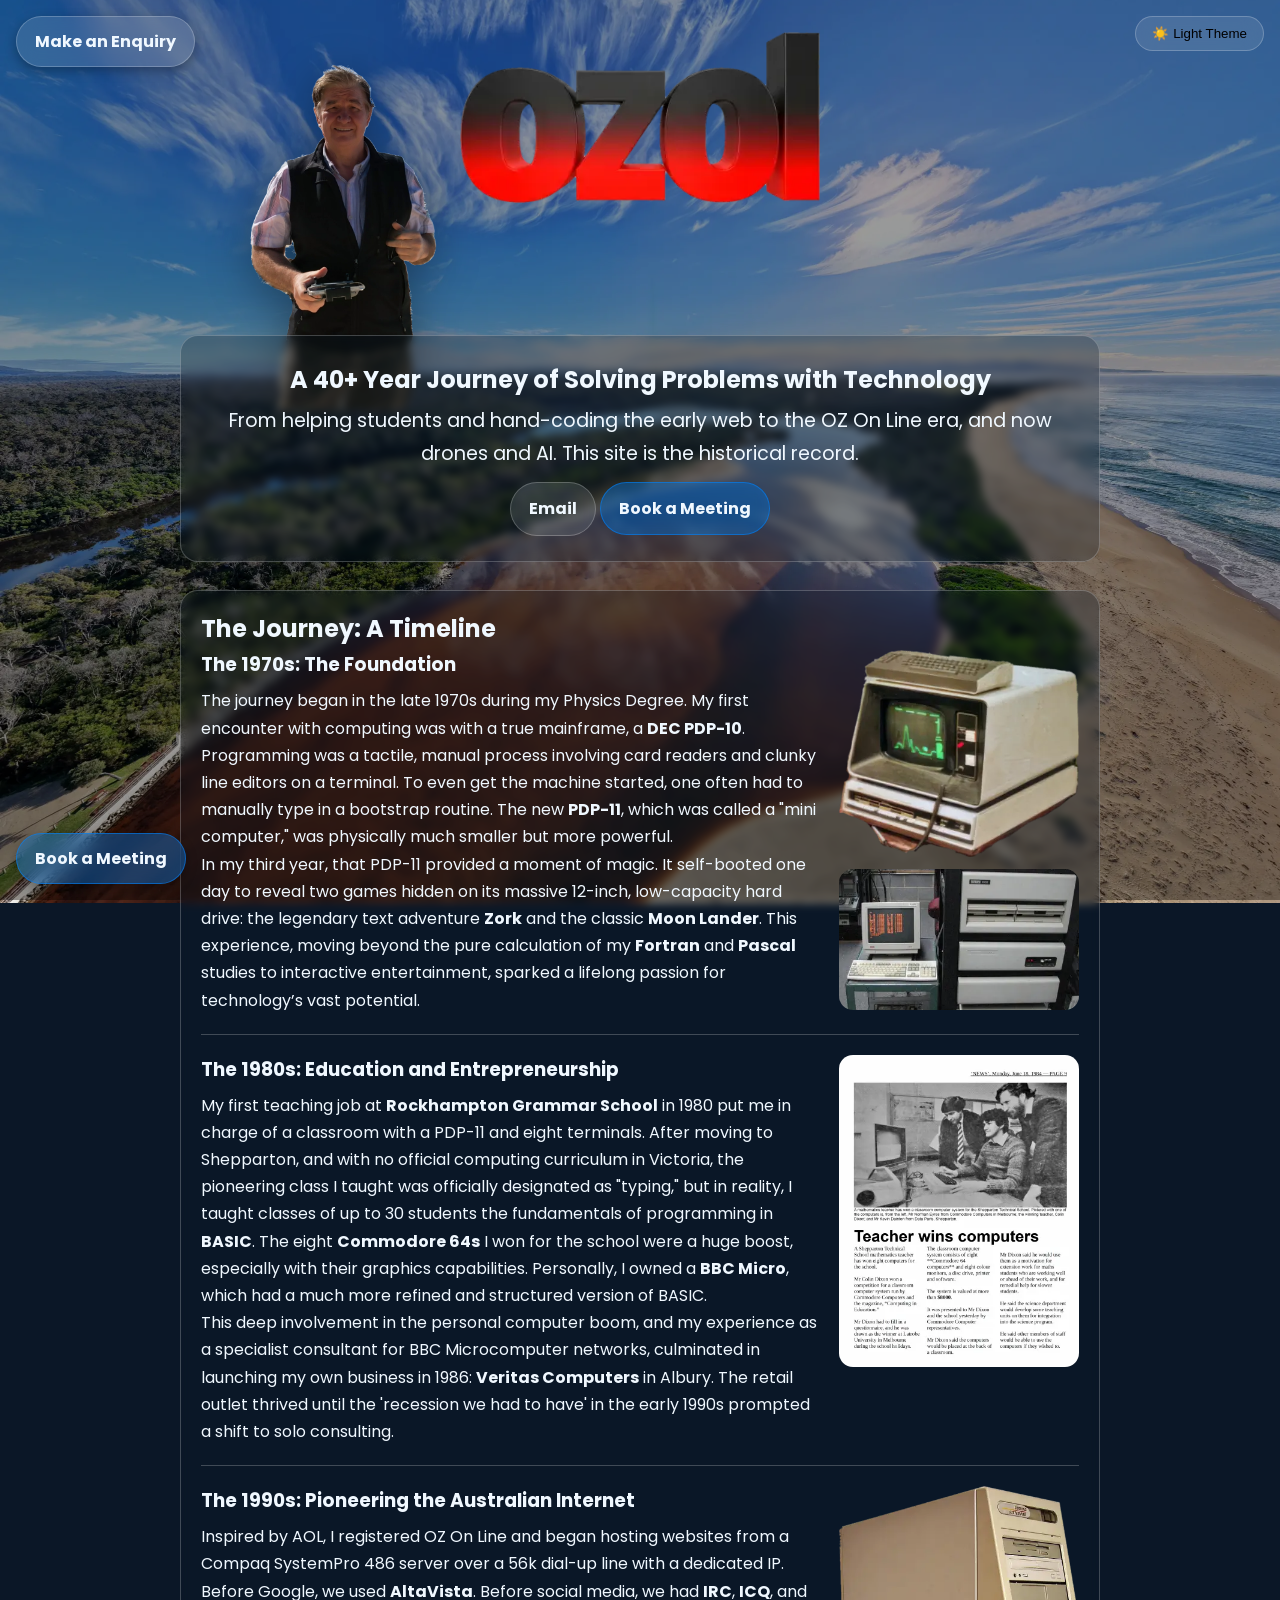
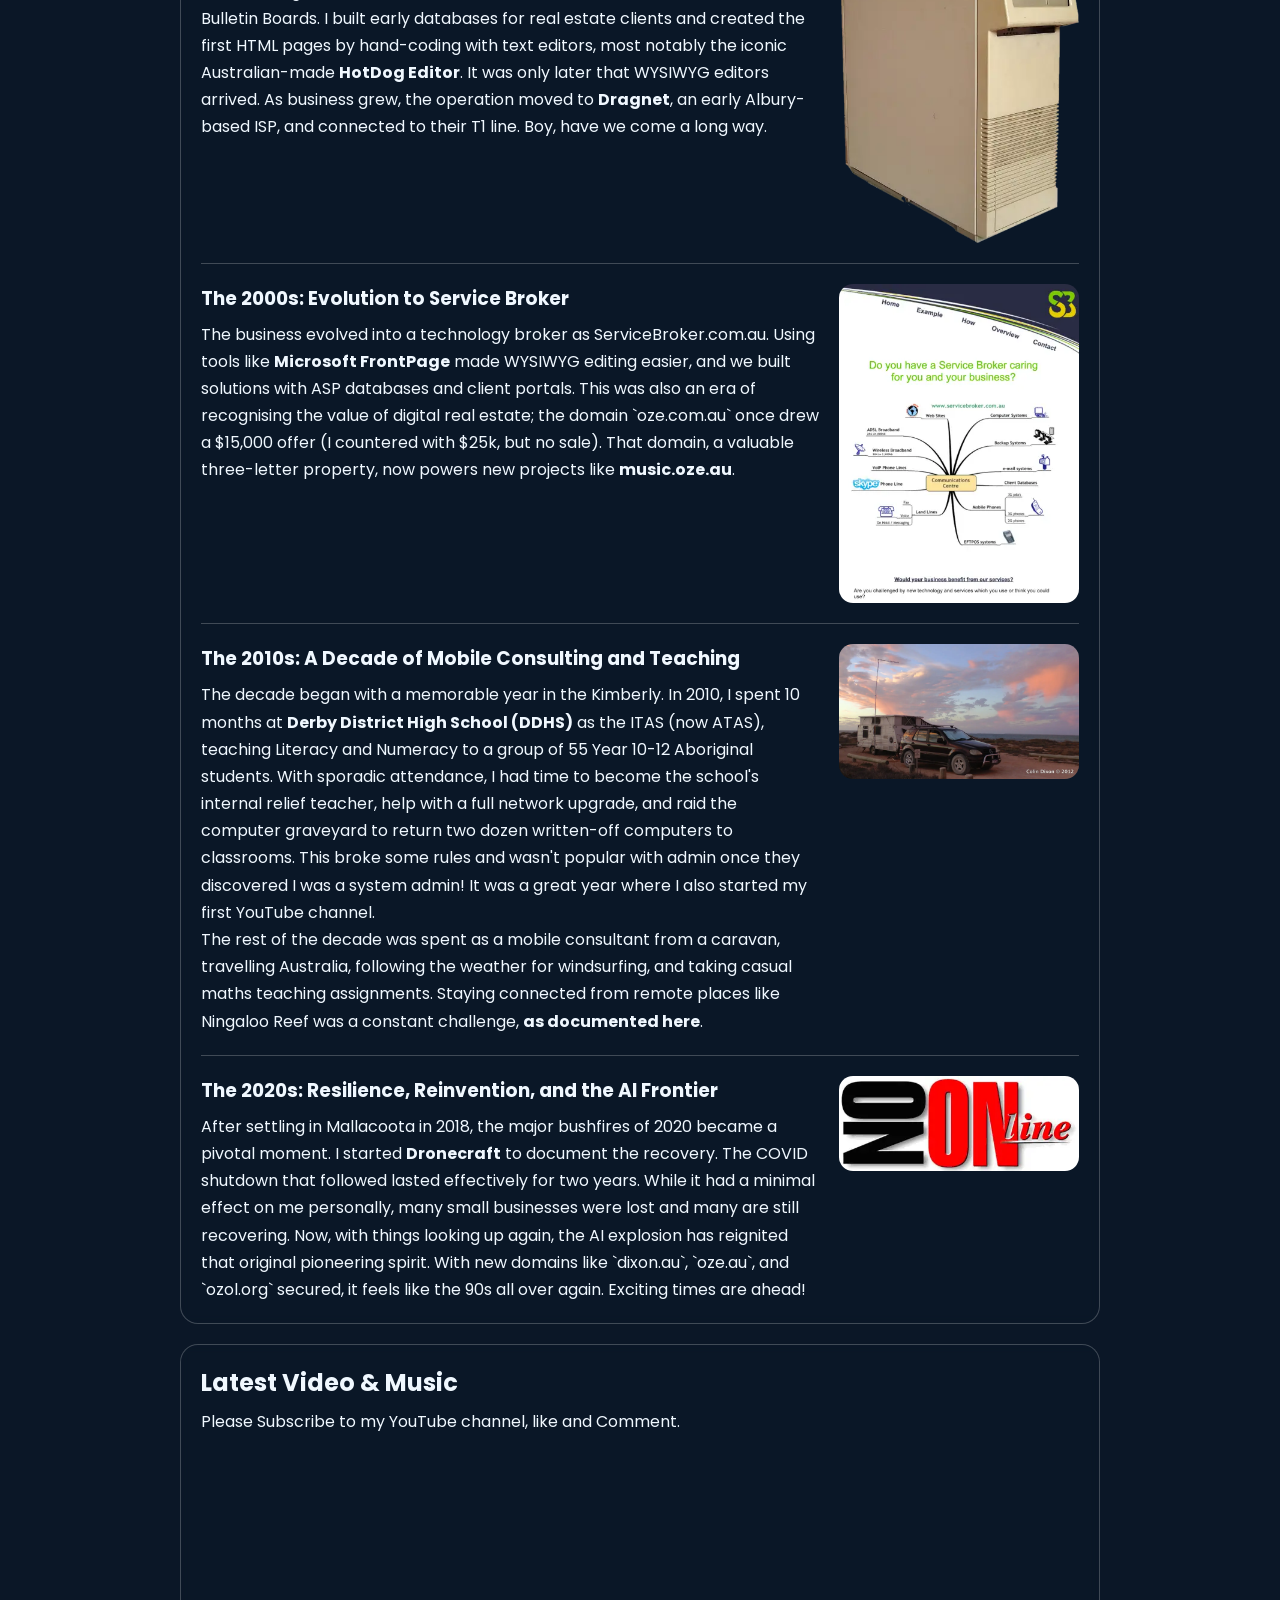
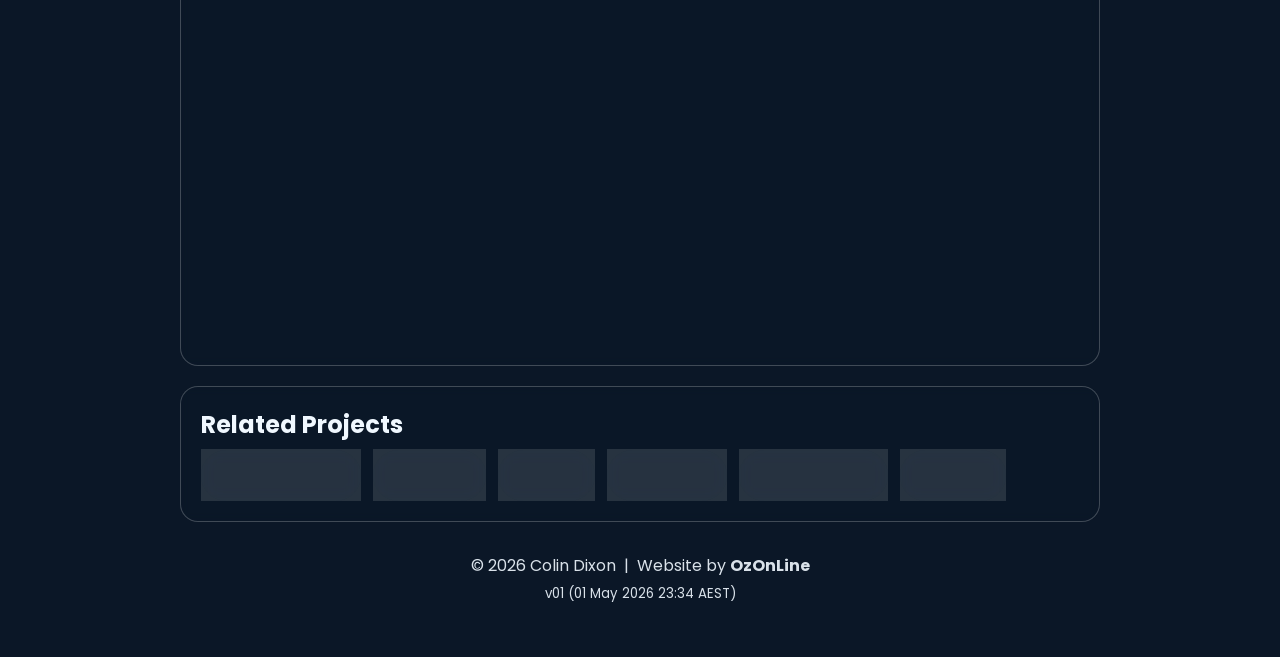
==== index.html @ a34dfbbf "Initial commit for ozol.org project" ====
<!--
    File: index.html
    Web site design by: Colin Dixon BSc, DipEd, Cert IV TAE
    Helping businesses and communities Australia-wide, from Derby to Mallacoota.
    Phone: 0419 415 000
    Email: col@ozol.org
    Website: https://coota.au
    Date: 01 May 2026 23:34 AEST
    Version: v01
-->
<!DOCTYPE html>
<html lang="en-AU">
<head>
  <meta charset="UTF-8" />
  <meta name="viewport" content="width=device-width, initial-scale=1" />
  <title>OZ On Line — Colin Dixon’s 40+ Year Journey in Australian Tech</title>
  <meta name="description" content="From PDP-10s and dial-up servers to drones and AI: the story of OZ On Line and Colin Dixon’s four decades of building useful technology in Australia." />

  <!-- Standard Favicons -->
  <link rel="icon" href="/favicon.ico" sizes="any">
  <link rel="apple-touch-icon" href="/apple-touch-icon.png">

  <link rel="canonical" href="https://ozol.org/">
  <meta name="robots" content="index,follow,max-image-preview:large">

  <!-- Social -->
  <meta property="og:type" content="website">
  <meta property="og:url" content="https://ozol.org/">
  <meta property="og:title" content="OZ On Line — Colin Dixon’s 40+ Year Journey in Australian Tech">
  <meta property="og:description" content="A practical history: classrooms, the early web, OZ On Line, and the leap to drones and AI.">
  <meta property="og:image" content="https://ozol.org/images/og/ozol-og-image.jpg">
  <meta name="twitter:card" content="summary_large_image">
  <meta name="twitter:title" content="OZ On Line — Colin Dixon’s 40+ Year Journey in Australian Tech">
  <meta name="twitter:description" content="A practical history: classrooms, the early web, OZ On Line, and the leap to drones and AI.">
  <meta name="twitter:image" content="https://ozol.org/images/og/ozol-og-image.jpg">

  <!-- Schema: Person + WebSite -->
  <script type="application/ld+json">
  {
    "@context":"https://schema.org",
    "@type":"Person",
    "name":"Colin Dixon",
    "url":"https://ozol.org",
    "email":"mailto:col@ozol.org",
    "telephone":"+61-419-415-000",
    "jobTitle":"Technology Consultant, Drone Pilot & AI",
    "address":{"@type":"PostalAddress","addressLocality":"Mallacoota","addressRegion":"VIC","addressCountry":"AU"},
    "sameAs":["https://oze.au","https://dixon.au","https://dronecraft.au","https://calendly.com/colindixon"]
  }
  </script>
  <script type="application/ld+json">
  {
    "@context":"https://schema.org",
    "@type":"WebSite",
    "url":"https://ozol.org",
    "name":"OZ On Line",
    "potentialAction":{"@type":"SearchAction","target":"https://ozol.org/?q={search_term_string}","query-input":"required name=search_term_string"}
  }
  </script>

  <link href="https://fonts.googleapis.com/css2?family=Poppins:wght@300;400;600;700&display=swap" rel="stylesheet" />

  <link rel="stylesheet" href="css/style.css">
</head>
<body class="dark">
  <div class="veil" aria-hidden="true"></div>

  <!-- Floating Buttons -->
  <a href="#enquiry" id="enquiryBtn" class="btn floating-btn top-left"><strong>Make an Enquiry</strong></a>
  <a href="https://calendly.com/colindixon" target="_blank" rel="noopener noreferrer" class="btn primary floating-btn bottom-left"><strong>Book a Meeting</strong></a>
  <button class="toggle-theme" id="themeToggle" type="button" aria-pressed="true">☀️ Light Theme</button>

  <div class="page">
    <header>
      <picture>
        <source srcset="/images/icons/ozol-logo.webp" type="image/webp">
        <img class="logo" src="/images/icons/ozol-logo.png" alt="OZOL 3D Logo" width="720" height="240" fetchpriority="high">
      </picture>
    </header>
    
    <div class="hero" aria-labelledby="introTitle">
        <h1 id="introTitle" style="position:absolute;left:-9999px">OZ On Line — Colin Dixon's Journey</h1>
        <picture>
          <source srcset="/images/hero/colin-portrait.webp" type="image/webp">
          <img class="portrait" src="/images/hero/colin-portrait.png" alt="Colin Dixon portrait" width="800" height="800" decoding="async">
        </picture>
        <div class="card hero-card">
          <h2>A 40+ Year Journey of Solving Problems with Technology</h2>
          <p class="hero-intro">From helping students and hand-coding the early web to the OZ On Line era, and now drones and AI. This site is the historical record.</p>
          <p style="margin-top:.75rem">
            <a class="btn" href="mailto:col@ozol.org"><strong>Email</strong></a>
            <a class="btn primary" href="https://calendly.com/colindixon" target="_blank" rel="noopener noreferrer"><strong>Book a Meeting</strong></a>
          </p>
        </div>
    </div>

    <main>
      <section class="card timeline" aria-labelledby="journeyTitle">
        <h2 id="journeyTitle">The Journey: A Timeline</h2>

        <article class="journey-item">
          <div class="journey-text">
            <h3>The 1970s: The Foundation</h3>
            <p>The journey began in the late 1970s during my Physics Degree. My first encounter with computing was with a true mainframe, a <a href="https://en.wikipedia.org/wiki/PDP-10" target="_blank" rel="noopener noreferrer"><strong>DEC PDP-10</strong></a>. Programming was a tactile, manual process involving card readers and clunky line editors on a terminal. To even get the machine started, one often had to manually type in a bootstrap routine. The new <a href="https://en.wikipedia.org/wiki/PDP-11" target="_blank" rel="noopener noreferrer"><strong>PDP-11</strong></a>, which was called a "mini computer," was physically much smaller but more powerful.</p>
            <p>In my third year, that PDP-11 provided a moment of magic. It self-booted one day to reveal two games hidden on its massive 12-inch, low-capacity hard drive: the legendary text adventure <a href="https://en.wikipedia.org/wiki/Zork" target="_blank" rel="noopener noreferrer"><strong>Zork</strong></a> and the classic <a href="https://en.wikipedia.org/wiki/Lunar_Lander_(1979_video_game)" target="_blank" rel="noopener noreferrer"><strong>Moon Lander</strong></a>. This experience, moving beyond the pure calculation of my <a href="https://en.wikipedia.org/wiki/Fortran" target="_blank" rel="noopener noreferrer"><strong>Fortran</strong></a> and <a href="https://en.wikipedia.org/wiki/Pascal_(programming_language)" target="_blank" rel="noopener noreferrer"><strong>Pascal</strong></a> studies to interactive entertainment, sparked a lifelong passion for technology’s vast potential.</p>
          </div>
          <div class="gallery">
            <a class="thumb clickable js-modal" data-full="/images/full/pdp-terminal.webp">
              <picture>
                <source srcset="/images/thumb/pdp-terminal.webp" type="image/webp">
                <img src="/images/thumb/pdp-terminal.jpg" alt="A vintage all-in-one computer terminal from the 1970s" width="300" height="278" loading="lazy" decoding="async">
              </picture>
            </a>
            <a class="thumb clickable js-modal" data-full="/images/full/pdp11.webp">
              <picture>
                <source srcset="/images/thumb/pdp11.webp" type="image/webp">
                <img src="/images/thumb/pdp11.jpg" alt="A DEC PDP-11 Computer System" width="300" height="199" loading="lazy" decoding="async">
              </picture>
            </a>
          </div>
        </article>

        <article class="journey-item">
          <div class="journey-text">
            <h3>The 1980s: Education and Entrepreneurship</h3>
            <p>My first teaching job at <a href="https://www.rgs.qld.edu.au/" target="_blank" rel="noopener"><strong>Rockhampton Grammar School</strong></a> in 1980 put me in charge of a classroom with a PDP-11 and eight terminals. After moving to Shepparton, and with no official computing curriculum in Victoria, the pioneering class I taught was officially designated as "typing," but in reality, I taught classes of up to 30 students the fundamentals of programming in <a href="https://en.wikipedia.org/wiki/BASIC" target="_blank" rel="noopener noreferrer"><strong>BASIC</strong></a>. The eight <a href="https://en.wikipedia.org/wiki/Commodore_64" target="_blank" rel="noopener noreferrer"><strong>Commodore 64s</strong></a> I won for the school were a huge boost, especially with their graphics capabilities. Personally, I owned a <a href="https://en.wikipedia.org/wiki/BBC_Micro" target="_blank" rel="noopener noreferrer"><strong>BBC Micro</strong></a>, which had a much more refined and structured version of BASIC.</p>
            <p>This deep involvement in the personal computer boom, and my experience as a specialist consultant for BBC Microcomputer networks, culminated in launching my own business in 1986: <strong>Veritas Computers</strong> in Albury. The retail outlet thrived until the 'recession we had to have' in the early 1990s prompted a shift to solo consulting.</p>
          </div>
          <div class="gallery">
            <a class="thumb clickable js-modal" data-full="/images/full/newspaper.webp">
              <picture>
                <source srcset="/images/thumb/newspaper.webp" type="image/webp">
                <img src="/images/thumb/newspaper.jpg" alt="1984 article: Teacher wins computers" width="300" height="428" loading="lazy" decoding="async">
              </picture>
            </a>
          </div>
        </article>

        <article class="journey-item">
          <div class="journey-text">
            <h3>The 1990s: Pioneering the Australian Internet</h3>
            <p>Inspired by AOL, I registered OZ On Line and began hosting websites from a Compaq SystemPro 486 server over a 56k dial-up line with a dedicated IP. Before Google, we used <a href="https://en.wikipedia.org/wiki/AltaVista" target="_blank" rel="noopener"><strong>AltaVista</strong></a>. Before social media, we had <a href="https://en.wikipedia.org/wiki/Internet_Relay_Chat" target="_blank" rel="noopener"><strong>IRC</strong></a>, <a href="https://en.wikipedia.org/wiki/ICQ" target="_blank" rel="noopener"><strong>ICQ</strong></a>, and Bulletin Boards. I built early databases for real estate clients and created the first HTML pages by hand-coding with text editors, most notably the iconic Australian-made <a href="https://en.wikipedia.org/wiki/HotDog_(HTML_editor)" target="_blank" rel="noopener"><strong>HotDog Editor</strong></a>. It was only later that WYSIWYG editors arrived. As business grew, the operation moved to <strong>Dragnet</strong>, an early Albury-based ISP, and connected to their T1 line. Boy, have we come a long way.</p>
          </div>
          <div class="gallery">
            <span class="thumb">
              <picture>
                <source srcset="/images/thumb/compaq-systempro.webp" type="image/webp">
                <img src="/images/full/compaq-systempro.png" alt="Compaq SystemPro tower server" width="300" height="375" loading="lazy" decoding="async">
              </picture>
            </span>
          </div>
        </article>

        <article class="journey-item">
          <div class="journey-text">
            <h3>The 2000s: Evolution to Service Broker</h3>
            <p>The business evolved into a technology broker as ServiceBroker.com.au. Using tools like <a href="https://en.wikipedia.org/wiki/Microsoft_FrontPage" target="_blank" rel="noopener"><strong>Microsoft FrontPage</strong></a> made WYSIWYG editing easier, and we built solutions with ASP databases and client portals. This was also an era of recognising the value of digital real estate; the domain `oze.com.au` once drew a $15,000 offer (I countered with $25k, but no sale). That domain, a valuable three-letter property, now powers new projects like <a href="https://music.oze.au" target="_blank" rel="noopener"><strong>music.oze.au</strong></a>.</p>
          </div>
          <div class="gallery">
            <a class="thumb clickable js-modal" data-full="/images/full/servicebroker.webp">
              <picture>
                <source srcset="/images/thumb/servicebroker.webp" type="image/webp">
                <img src="/images/thumb/servicebroker.png" alt="Service Broker mind map" width="300" height="212" loading="lazy" decoding="async">
              </picture>
            </a>
          </div>
        </article>

        <article class="journey-item">
          <div class="journey-text">
            <h3>The 2010s: A Decade of Mobile Consulting and Teaching</h3>
            <p>The decade began with a memorable year in the Kimberly. In 2010, I spent 10 months at <strong>Derby District High School (DDHS)</strong> as the ITAS (now ATAS), teaching Literacy and Numeracy to a group of 55 Year 10-12 Aboriginal students. With sporadic attendance, I had time to become the school's internal relief teacher, help with a full network upgrade, and raid the computer graveyard to return two dozen written-off computers to classrooms. This broke some rules and wasn't popular with admin once they discovered I was a system admin! It was a great year where I also started my first YouTube channel.</p>
            <p>The rest of the decade was spent as a mobile consultant from a caravan, travelling Australia, following the weather for windsurfing, and taking casual maths teaching assignments. Staying connected from remote places like Ningaloo Reef was a constant challenge, <a href="https://ozol.org/remote-internet.html" target="_blank" rel="noopener"><strong>as documented here</strong></a>.</p>
          </div>
          <div class="gallery">
            <a class="thumb clickable js-modal" data-full="/images/full/caravan-ningaloo.webp">
              <picture>
                <source srcset="/images/thumb/caravan-ningaloo.webp" type="image/webp">
                <img src="/images/thumb/caravan-ningaloo.jpg" alt="Mobile office at Ningaloo Reef" width="300" height="200" loading="lazy" decoding="async">
              </picture>
            </a>
          </div>
        </article>

        <article class="journey-item">
          <div class="journey-text">
            <h3>The 2020s: Resilience, Reinvention, and the AI Frontier</h3>
            <p>After settling in Mallacoota in 2018, the major bushfires of 2020 became a pivotal moment. I started <a href="https://dronecraft.au" target="_blank" rel="noopener noreferrer"><strong>Dronecraft</strong></a> to document the recovery. The COVID shutdown that followed lasted effectively for two years. While it had a minimal effect on me personally, many small businesses were lost and many are still recovering. Now, with things looking up again, the AI explosion has reignited that original pioneering spirit. With new domains like `dixon.au`, `oze.au`, and `ozol.org` secured, it feels like the 90s all over again. Exciting times are ahead!</p>
          </div>
          <div class="gallery">
            <a class="thumb clickable js-modal" data-full="/images/full/ozonline.webp">
              <picture>
                <source srcset="/images/thumb/ozonline.webp" type="image/webp">
                <img src="/images/thumb/ozonline.png" alt="Original OZ On Line logo" width="300" height="111" loading="lazy" decoding="async">
              </picture>
            </a>
          </div>
        </article>
      </section>

      <!-- New video section -->
      <section class="card" aria-labelledby="video-cta">
          <h2 id="video-cta">Latest Video & Music</h2>
          <p>Please Subscribe to my YouTube channel, like and Comment.</p>
          <div class="video-container">
              <iframe width="560" height="315" src="https://www.youtube.com/embed/odXZQ2oMmJ0?si=87t8IAN7MRQ1hHAa" title="YouTube video player" frameborder="0" allow="accelerometer; autoplay; clipboard-write; encrypted-media; gyroscope; picture-in-picture; web-share" referrerpolicy="strict-origin-when-cross-origin" allowfullscreen loading="lazy"></iframe>
          </div>
      </section>

      <section class="card" aria-labelledby="linksTitle">
        <h2 id="linksTitle">Related Projects</h2>
        <div class="links-grid">
          <a class="btn" href="https://dronecraft.au" target="_blank" rel="noopener"><strong>Dronecraft.au</strong></a>
          <a class="btn" href="https://dixon.au" target="_blank" rel="noopener"><strong>Dixon.au</strong></a>
          <a class="btn" href="https://oze.au" target="_blank" rel="noopener"><strong>Oze.au</strong></a>
          <a class="btn" href="https://coota.au" target="_blank" rel="noopener"><strong>Coota.au</strong></a>
          <a class="btn" href="https://music.oze.au" target="_blank" rel="noopener"><strong>Music.oze.au</strong></a>
          <a class="btn" href="https://kuula.co/profile/mallacoota" target="_blank" rel="noopener"><strong>VR360's</strong></a>
        </div>
      </section>
    </main>

    <footer>
      <p>© <span id="y"></span> Colin Dixon &nbsp;|&nbsp; Website by <a href="https://oze.au" target="_blank" rel="noopener"><strong>OzOnLine</strong></a><br><small>v01 (01 May 2026 23:34 AEST)</small></p>
    </footer>
  </div>

  <!-- Modals -->
  <div id="imgModal" class="modal" role="dialog" aria-modal="true" aria-label="Image preview">
    <div class="frame">
      <img id="modalImg" src="" alt="Expanded image view">
    </div>
  </div>
  
  <div id="enquiryModal" class="modal">
    <div class="card form-modal-content">
        <h3 style="margin-top:0">Enquiry Form</h3>
        <form id="enquiryForm">
            <div class="form-group">
                <label for="enquiry-reason">Reason for Enquiry*</label>
                <select id="enquiry-reason" name="enquiry-reason" required>
                    <option value="" disabled selected>Please select a reason...</option>
                    <option value="AI & Automation">AI & Automation</option>
                    <option value="Web Site & Digital Strategy">Web Site & Digital Strategy</option>
                    <option value="Drone & Media Services">Drone & Media Services</option>
                    <option value="Domain Names">Domain Names</option>
                    <option value="General Consulting">General Consulting</option>
                </select>
            </div>
            <div class="form-group"><label for="name">Name*</label><input type="text" id="name" name="name" required></div>
            <div class="form-group"><label for="email">Email*</label><input type="email" id="email" name="email" required></div>
            <div class="form-group"><label for="phone">Phone</label><input type="tel" id="phone" name="phone"></div>
            <div class="form-group"><label for="message">Message</label><textarea id="message" name="message" rows="3"></textarea></div>
            <div style="display:flex;justify-content:flex-end;gap:.75rem;margin-top:1rem">
                <button type="button" class="btn" id="cancelBtn">Cancel</button>
                <button type="submit" class="btn primary">Next</button>
            </div>
        </form>
    </div>
  </div>
  
  <div id="actionModal" class="modal">
    <div class="card form-modal-content">
        <h3>Thank You!</h3>
        <p>Your enquiry has been formatted below. Click "Email Us" to send, or "Copy" to save.</p>
        <pre id="formatted-enquiry"></pre>
        <div style="display:flex;justify-content:flex-end;gap:.75rem">
            <button id="copyBtn" class="btn">Copy</button>
            <a id="emailUsBtn" class="btn primary">Email Us</a>
        </div>
    </div>
  </div>

  <script defer src="js/script.js"></script>
</body>
</html>
---- css/style.css ----
/*
    File: css/style.css
    Date: 01 May 2026 23:34 AEST
    Version: v01
*/
:root{
  --glass-dark: rgba(10,25,41,.25);
  --glass-light: rgba(255,255,255,.40);
  --border-dark: rgba(255,255,255,.22);
  --border-light: rgba(0,0,0,.22);
  --text-light:#f0f8ff; --text-dark:#222;
  --radius:18px; --pad:1.25rem;
  --primary-accent: #3b82f6;
}
*,*::before,*::after{box-sizing:border-box;margin:0;padding:0}
html{scroll-behavior:smooth}
body{
  min-height:100dvh;
  font-family:'Poppins',system-ui,-apple-system,Segoe UI,Roboto,Helvetica,Arial,sans-serif;
  color:var(--text-light);
  background:#0b1727 url('/images/hero/background.webp') center/cover no-repeat fixed;
}
body.light{color:var(--text-dark)}
a{color:inherit;text-decoration:none}
a:hover{text-decoration:underline;text-underline-offset:.15em}
a strong, strong a{font-weight:700}
p{line-height:1.7}
h2,h3{margin-bottom:.5rem}

.veil{position:fixed;inset:0;pointer-events:none;z-index:-1;transition:background .3s}
.veil{background:rgba(0,0,0,.40)}
body.light .veil{background:rgba(255,255,255,.30)}

.page{position:relative;z-index:1;max-width:960px;margin:0 auto;padding: clamp(.75rem,2vw,1.25rem)}
.logo{width: clamp(220px,42vw,360px);height:auto;display:block;margin: .75rem auto}

.card{
  border:1px solid var(--border-dark);border-radius:var(--radius);
  background:var(--glass-dark);backdrop-filter:blur(4px);-webkit-backdrop-filter:blur(4px);
  padding:var(--pad)
}
body.light .card{background:var(--glass-light);border-color:var(--border-light)}

.toggle-theme{
  position:fixed;top:1rem;right:1rem;z-index:1002;
  display:flex;align-items:center;gap:.55rem;
  padding:.55rem 1rem;border-radius:9999px;border:1px solid var(--border-dark);
  background:rgba(255,255,255,.10);backdrop-filter:blur(10px);cursor:pointer
}
body.light .toggle-theme{background:rgba(0,0,0,.08);border-color:var(--border-light)}

.floating-btn{
    position:fixed; z-index:1001;
    background: rgba(30, 41, 59, 0.7);
    border: 1px solid rgba(255,255,255,0.2);
    box-shadow: 0 4px 12px rgba(0,0,0,0.3);
}
.floating-btn.top-left{top:1rem;left:1rem}
.floating-btn.bottom-left{bottom:1rem;left:1rem}

.btn{
  display:inline-flex;align-items:center;justify-content:center;gap:.6rem;
  padding:12px 18px;border-radius:9999px;border:1px solid var(--border-dark);
  background:rgba(255,255,255,.12);backdrop-filter:blur(10px);
  font-weight:700;color:inherit;transition:transform .2s;
}
.btn:hover{transform:translateY(-1px); text-decoration: none;}
.btn.primary{background:rgba(0,132,255,.35);border-color:rgba(0,132,255,.55)}
body.light .btn{background:rgba(0,0,0,.08);border-color:var(--border-light)}
body.light .btn.primary{background:rgba(0,132,255,.28);color:#fff}

.hero {
    position: relative;
    padding-top: clamp(80px, 12vw, 120px); /* Space for portrait to overlap from top */
}
.portrait {
    position: absolute;
    top: 0;
    left: clamp(1rem, 3vw, 2rem);
    width: clamp(180px, 22vw, 260px);
    height: auto;
    transform: translateY(-50%); /* Lifts the portrait higher */
    z-index: 1; /* Sits behind the card */
    filter: drop-shadow(0 10px 22px rgba(0,0,0,.35));
}
.hero-card {
    position: relative;
    z-index: 2; /* Sits on top of the portrait */
    text-align: center;
    padding: clamp(16px,3vw,26px);
}
.hero-intro{font-size: clamp(1rem,2.2vw,1.2rem);line-height:1.7}

main{display:flex;flex-direction:column;gap:1.25rem;margin-top:1.25rem}

.timeline{margin-top:.5rem}
.timeline h2{margin-bottom:.25rem}
.journey-item{display:flex;flex-wrap:wrap;gap:1.25rem;align-items:flex-start;margin-top:1.25rem;padding-top:1.25rem;border-top:1px solid var(--border-dark);}
body.light .journey-item{border-top:1px solid var(--border-light)}
.journey-item:first-of-type{margin-top:0;padding-top:0;border-top:none}
.journey-text{flex:3;min-width:280px}
.gallery{flex:1;min-width:240px;display:flex;flex-direction:column;gap:.75rem}
.thumb{display:block;border-radius:14px;overflow:hidden;}
.thumb.clickable{cursor:pointer}
.thumb img{display:block;width:100%;height:auto}
.links-grid { display: flex; flex-wrap: wrap; gap: .75rem; margin-top: .5rem; }

footer{margin: clamp(18px,3vw,30px) 0;text-align:center;opacity:.9}

/* Modals */
.modal{
    display:none;position:fixed;inset:0;z-index:1003;
    background:rgba(0,0,0,.75);align-items:center;justify-content:center;
    padding:1rem
}
.modal.open{display:flex}
.modal .frame{
    max-width:min(92vw,1400px);max-height:90vh;
    background:var(--glass-dark);border:1px solid var(--border-dark);
    border-radius:18px;padding:1rem;backdrop-filter:blur(12px);
    -webkit-backdrop-filter:blur(12px)
}
body.light .modal .frame{background:var(--glass-light);border-color:var(--border-light)}
.modal img{display:block;max-width:100%;max-height:calc(90vh - 2rem);border-radius:12px}
.form-modal-content{max-width:500px;width:90%;}
.form-group label { display: block; margin-bottom: 0.5rem; font-weight: bold;}
.form-group input, .form-group textarea, .form-group select {
    background-color: rgba(255, 255, 255, 0.1); border: 1px solid; color: inherit;
    padding: 12px; border-radius: var(--radius); font-size: 1rem; width: 100%;
    transition: border-color 0.3s, box-shadow 0.3s;
}
 body.dark .form-group input, body.dark .form-group textarea, body.dark .form-group select {
    border-color: var(--border-dark); color: var(--text-light);
}
body.light .form-group input, body.light .form-group textarea, body.light .form-group select {
    background-color: rgba(255, 255, 255, 0.7);
    border-color: var(--border-light); color: var(--text-dark);
}
.form-group input:focus, .form-group textarea:focus, .form-group select:focus {
    outline: none; border-color: var(--primary-accent);
    box-shadow: 0 0 0 3px rgba(59, 130, 246, 0.4);
}
#formatted-enquiry { white-space: pre-wrap; word-wrap: break-word; background-color: rgba(0,0,0,0.1); padding: 1rem; border-radius: var(--radius); margin-bottom: 1.5rem; text-align: left; }

.video-container {
    position: relative;
    padding-bottom: 56.25%; /* 16:9 Aspect Ratio */
    height: 0;
    overflow: hidden;
    margin-top: 1rem;
    border-radius: var(--radius);
}
.video-container iframe {
    position: absolute;
    top: 0;
    left: 0;
    width: 100%;
    height: 100%;
    border: 0;
}

@media (max-width:720px){
  .portrait{display:none;} 
  .hero{padding-top:0}
}
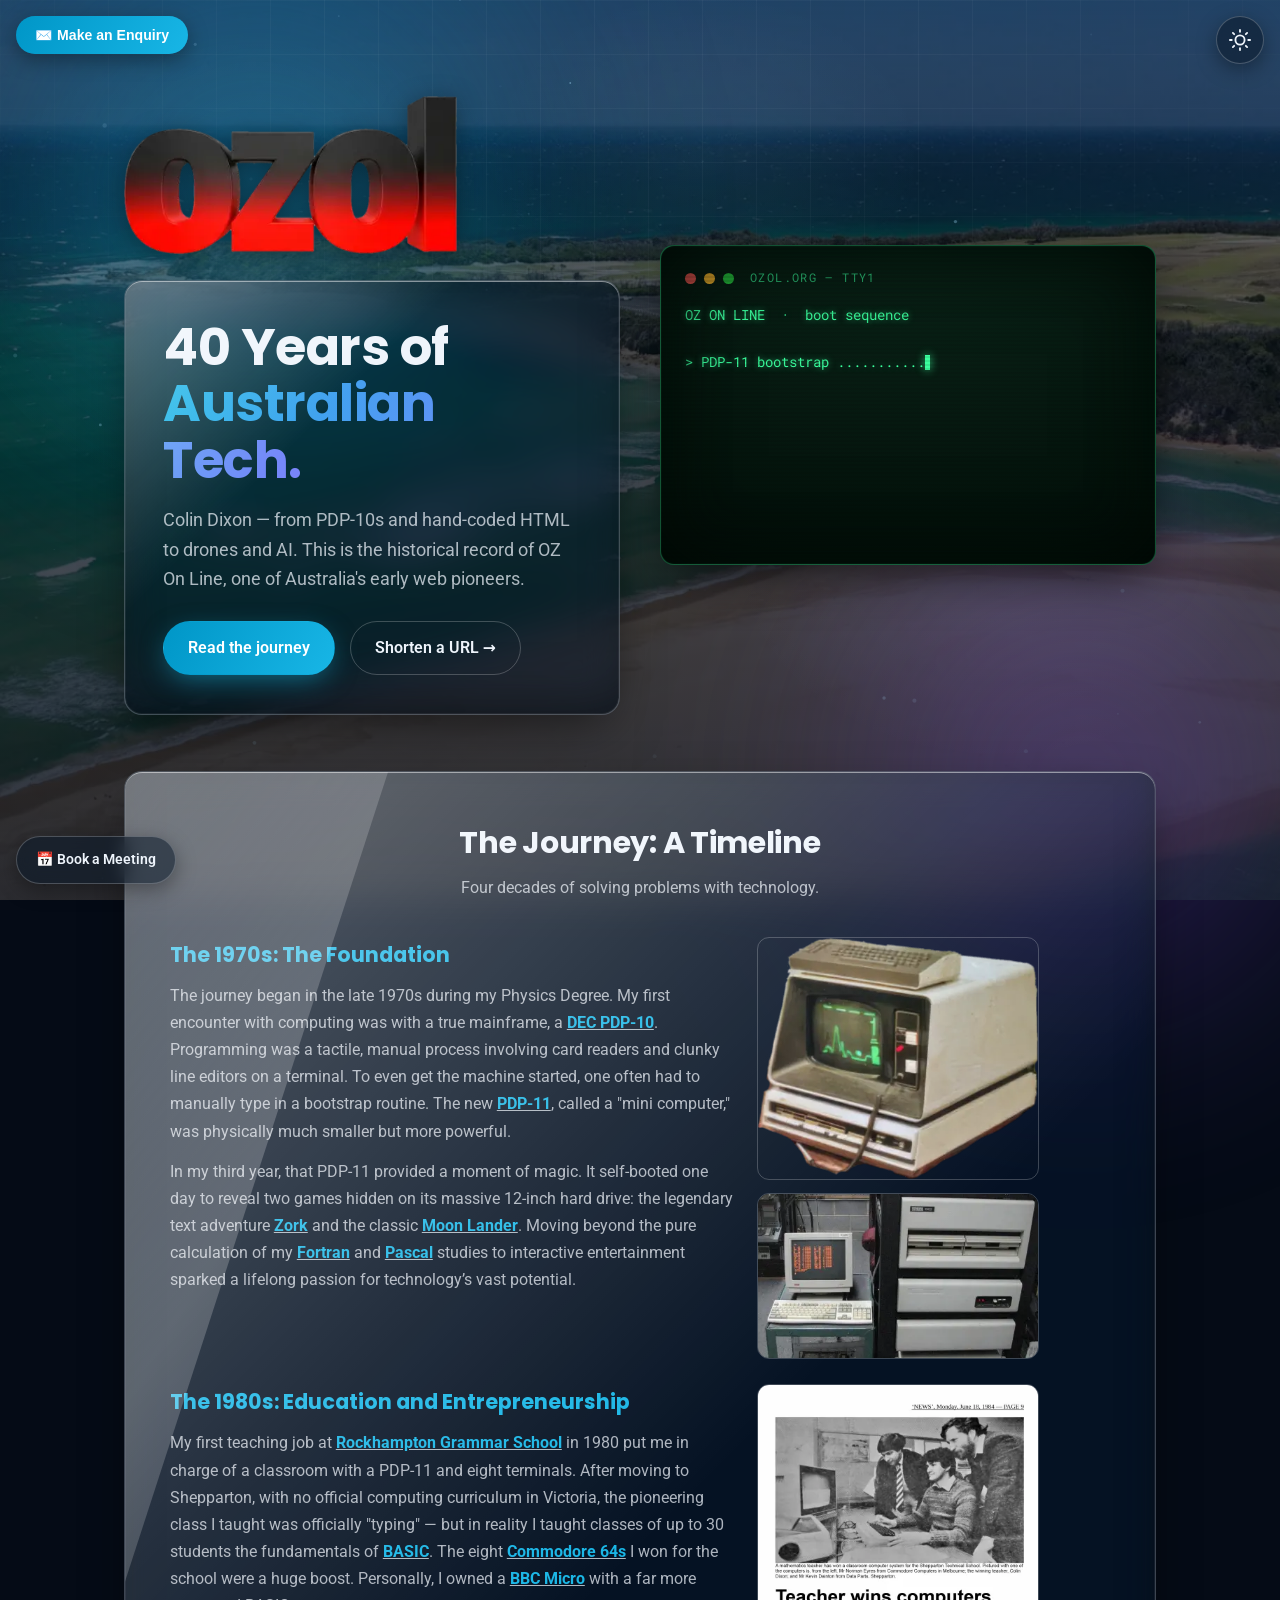
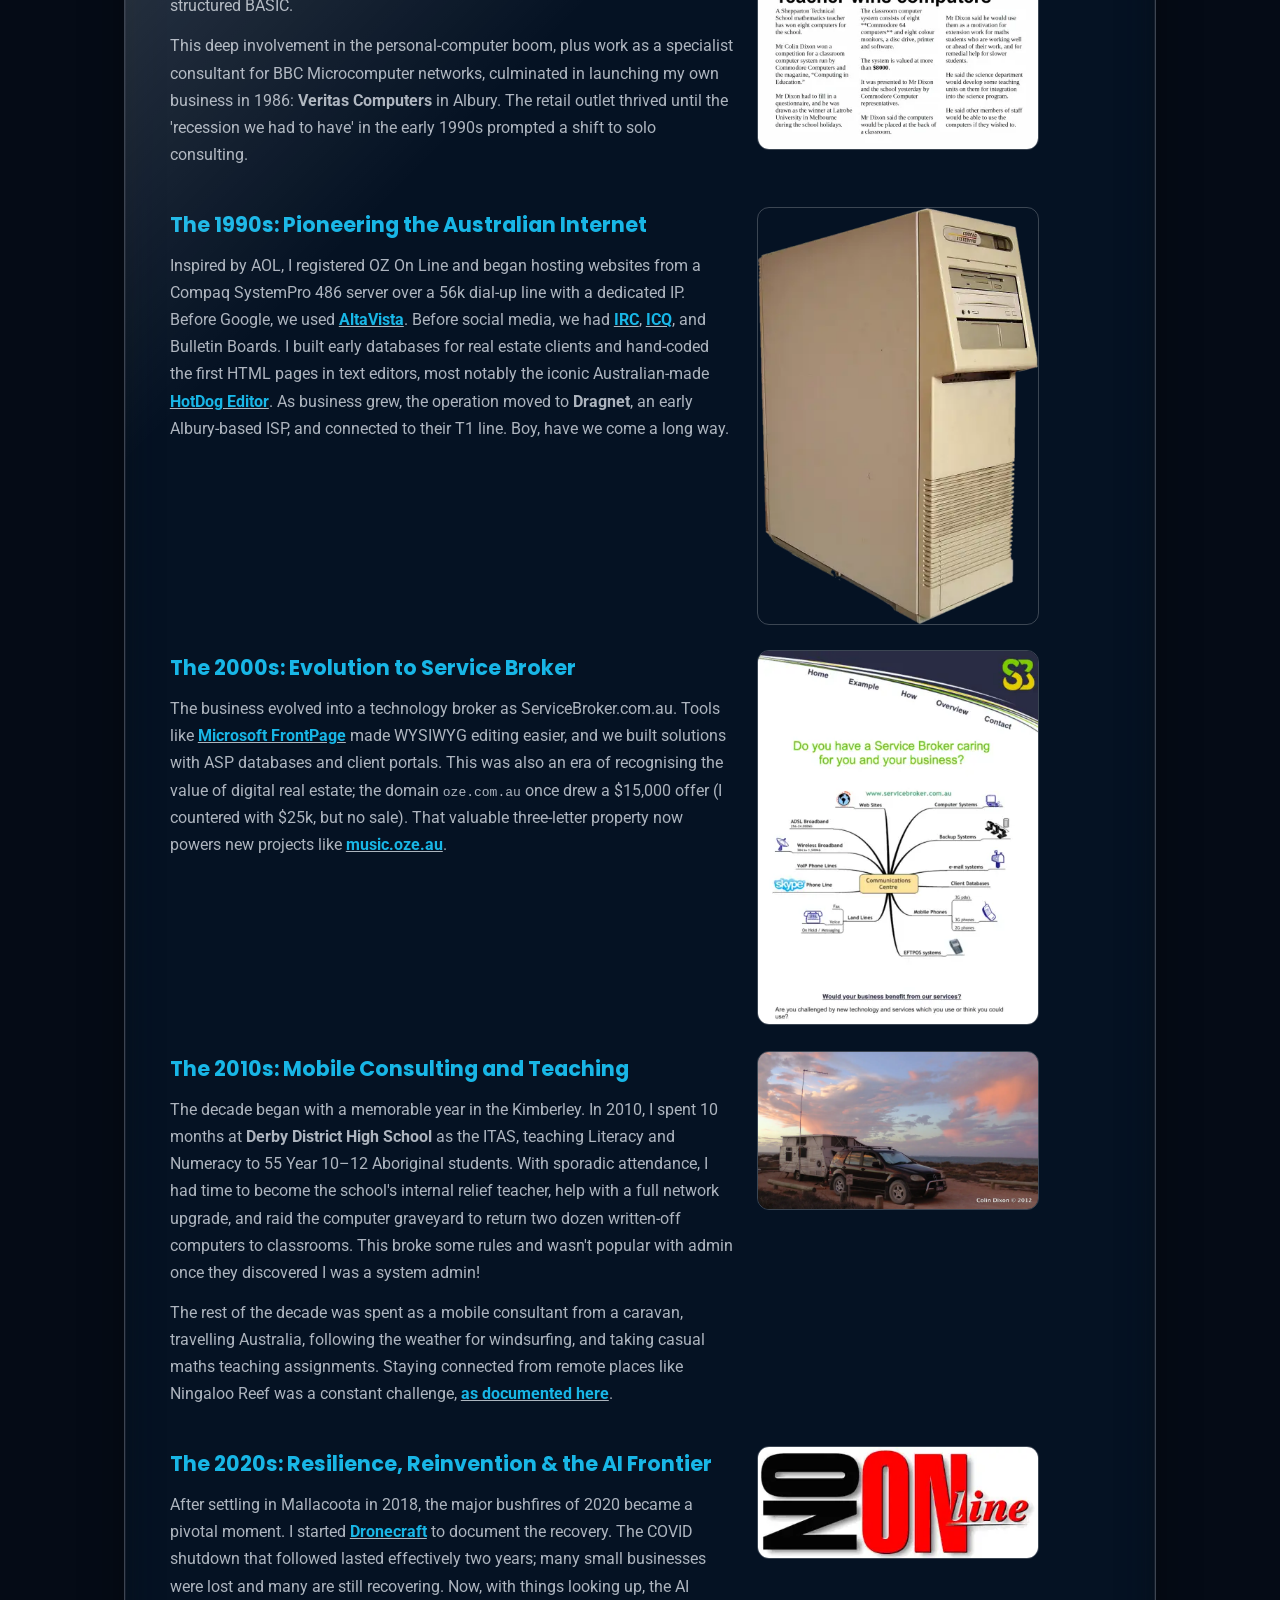
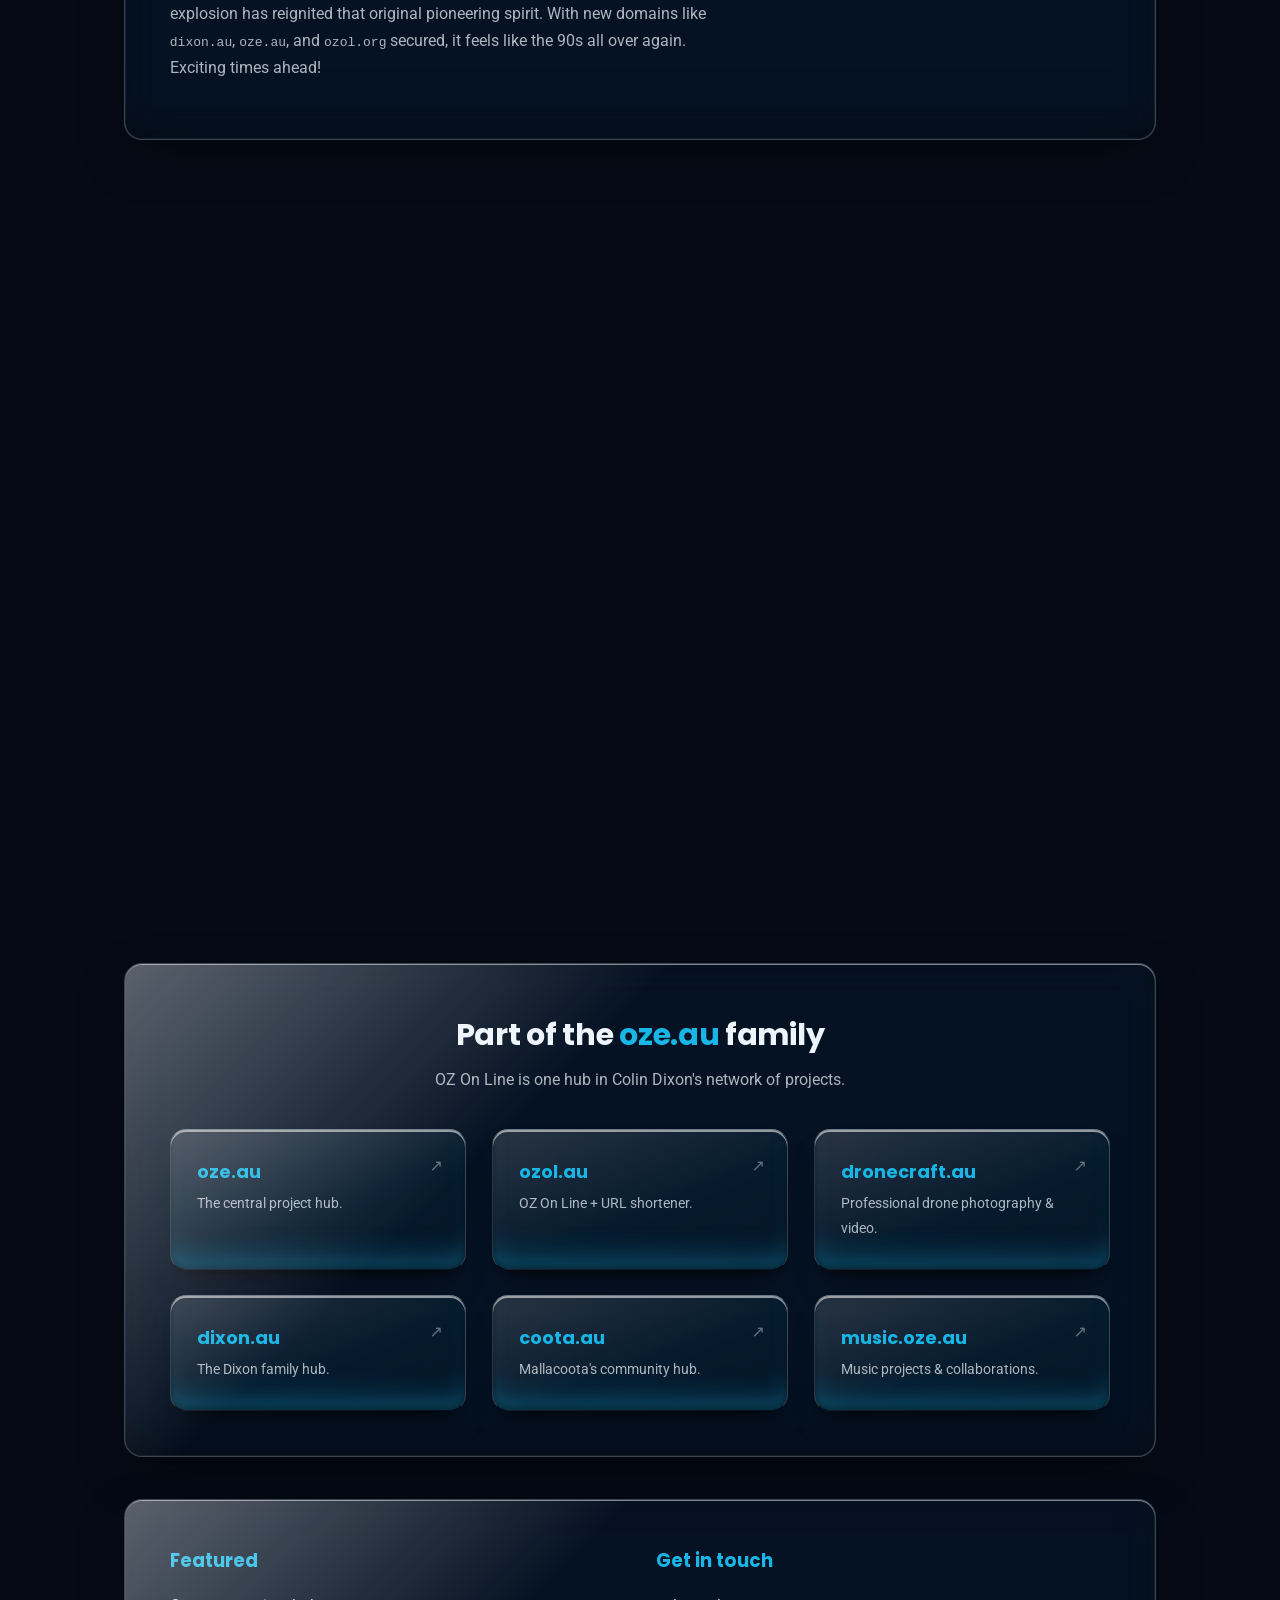
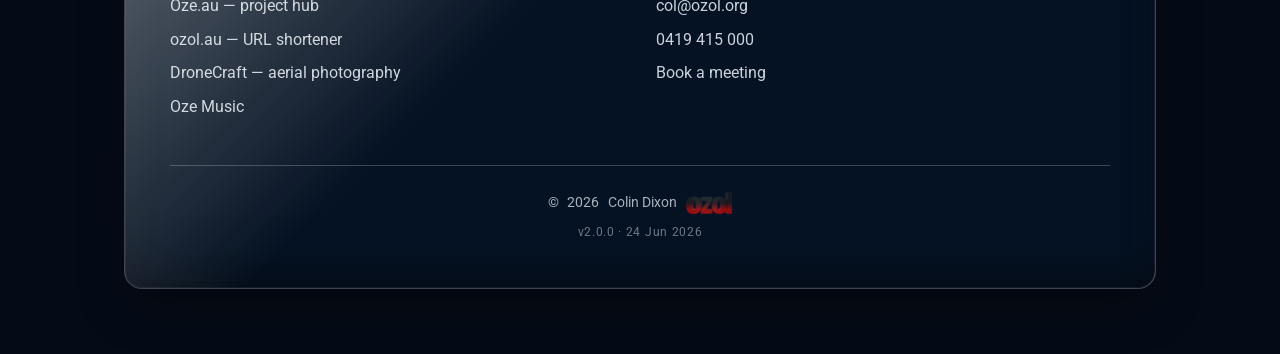
==== commit c3d11f9b: "Aurora rebuild v2.0.0 with retro CRT terminal hero Rebuild ozol.org on the shared oze.au "Aurora" gl" ====
--- a/index.html
+++ b/index.html
@@ -1,25 +1,22 @@
 <!--
     File: index.html
-    Web site design by: Colin Dixon BSc, DipEd, Cert IV TAE
-    Helping businesses and communities Australia-wide, from Derby to Mallacoota.
-    Phone: 0419 415 000
-    Email: col@ozol.org
-    Website: https://coota.au
-    Date: 01 May 2026 23:34 AEST
-    Version: v01
+    Website: ozol.org — OZ On Line (the historical record)
+    Design: OzeGlass V2 "Aurora" + retro CRT terminal hero animation
+    Author: Colin Dixon BSc, DipEd, Cert IV TAE + Claude Opus 4.8
+    Phone: 0419 415 000 | Email: col@ozol.org
+    Version: v2.0.0 | Date: 24 Jun 2026 AEST
 -->
 <!DOCTYPE html>
 <html lang="en-AU">
 <head>
   <meta charset="UTF-8" />
   <meta name="viewport" content="width=device-width, initial-scale=1" />
+  <meta name="theme-color" content="#050b16">
   <title>OZ On Line — Colin Dixon’s 40+ Year Journey in Australian Tech</title>
   <meta name="description" content="From PDP-10s and dial-up servers to drones and AI: the story of OZ On Line and Colin Dixon’s four decades of building useful technology in Australia." />
 
-  <!-- Standard Favicons -->
   <link rel="icon" href="/favicon.ico" sizes="any">
   <link rel="apple-touch-icon" href="/apple-touch-icon.png">
-
   <link rel="canonical" href="https://ozol.org/">
   <meta name="robots" content="index,follow,max-image-preview:large">
 
@@ -28,11 +25,11 @@
   <meta property="og:url" content="https://ozol.org/">
   <meta property="og:title" content="OZ On Line — Colin Dixon’s 40+ Year Journey in Australian Tech">
   <meta property="og:description" content="A practical history: classrooms, the early web, OZ On Line, and the leap to drones and AI.">
-  <meta property="og:image" content="https://ozol.org/images/og/ozol-og-image.jpg">
+  <meta property="og:image" content="https://ozol.org/images/hero/background.jpg">
   <meta name="twitter:card" content="summary_large_image">
   <meta name="twitter:title" content="OZ On Line — Colin Dixon’s 40+ Year Journey in Australian Tech">
   <meta name="twitter:description" content="A practical history: classrooms, the early web, OZ On Line, and the leap to drones and AI.">
-  <meta name="twitter:image" content="https://ozol.org/images/og/ozol-og-image.jpg">
+  <meta name="twitter:image" content="https://ozol.org/images/hero/background.jpg">
 
   <!-- Schema: Person + WebSite -->
   <script type="application/ld+json">
@@ -45,7 +42,7 @@
     "telephone":"+61-419-415-000",
     "jobTitle":"Technology Consultant, Drone Pilot & AI",
     "address":{"@type":"PostalAddress","addressLocality":"Mallacoota","addressRegion":"VIC","addressCountry":"AU"},
-    "sameAs":["https://oze.au","https://dixon.au","https://dronecraft.au","https://calendly.com/colindixon"]
+    "sameAs":["https://oze.au","https://ozol.au","https://dixon.au","https://dronecraft.au","https://calendly.com/colindixon"]
   }
   </script>
   <script type="application/ld+json">
@@ -53,224 +50,248 @@
     "@context":"https://schema.org",
     "@type":"WebSite",
     "url":"https://ozol.org",
-    "name":"OZ On Line",
-    "potentialAction":{"@type":"SearchAction","target":"https://ozol.org/?q={search_term_string}","query-input":"required name=search_term_string"}
+    "name":"OZ On Line"
   }
   </script>
 
-  <link href="https://fonts.googleapis.com/css2?family=Poppins:wght@300;400;600;700&display=swap" rel="stylesheet" />
-
-  <link rel="stylesheet" href="css/style.css">
+  <link rel="preconnect" href="https://fonts.googleapis.com">
+  <link rel="preconnect" href="https://fonts.gstatic.com" crossorigin>
+  <link href="https://fonts.googleapis.com/css2?family=Roboto:wght@400;700&family=Roboto+Mono:wght@400;500&family=Poppins:wght@600;700&display=swap" rel="stylesheet">
+  <link rel="stylesheet" href="css/style.css?v=2.0.0">
 </head>
 <body class="dark">
-  <div class="veil" aria-hidden="true"></div>
-
-  <!-- Floating Buttons -->
-  <a href="#enquiry" id="enquiryBtn" class="btn floating-btn top-left"><strong>Make an Enquiry</strong></a>
-  <a href="https://calendly.com/colindixon" target="_blank" rel="noopener noreferrer" class="btn primary floating-btn bottom-left"><strong>Book a Meeting</strong></a>
-  <button class="toggle-theme" id="themeToggle" type="button" aria-pressed="true">☀️ Light Theme</button>
-
-  <div class="page">
-    <header>
-      <picture>
-        <source srcset="/images/icons/ozol-logo.webp" type="image/webp">
-        <img class="logo" src="/images/icons/ozol-logo.png" alt="OZOL 3D Logo" width="720" height="240" fetchpriority="high">
-      </picture>
+
+  <div class="bg-field" aria-hidden="true"></div>
+  <div class="bg-grid" aria-hidden="true"></div>
+  <div class="caustics" aria-hidden="true"></div>
+  <canvas class="motes" id="motes" aria-hidden="true"></canvas>
+
+  <!-- Floating buttons -->
+  <button id="enquiryBtn" class="fab enquiry-fab" type="button">✉️ Make an Enquiry</button>
+  <a href="https://calendly.com/colindixon" target="_blank" rel="noopener noreferrer" class="fab booking-fab">📅 Book a Meeting</a>
+  <button id="theme-toggle" class="fab theme-toggle-fab" type="button" aria-label="Toggle light and dark theme"></button>
+
+  <div class="page-wrapper">
+
+    <!-- HERO -->
+    <header class="hero-section" role="banner">
+      <div class="hero-content">
+        <picture>
+          <source srcset="/images/icons/ozol-logo.webp" type="image/webp">
+          <img class="logo" src="/images/icons/ozol-logo.png" alt="OZ On Line logo" width="720" height="240" fetchpriority="high">
+        </picture>
+        <div class="hero-text-card glass-card">
+          <h1>40 Years of<br><span class="grad">Australian Tech.</span></h1>
+          <p>Colin Dixon — from PDP-10s and hand-coded HTML to drones and AI. This is the historical record of OZ On Line, one of Australia's early web pioneers.</p>
+          <div class="hero-cta">
+            <a href="#journey" class="btn btn-primary">Read the journey</a>
+            <a href="https://ozol.au" target="_blank" rel="noopener" class="btn btn-ghost">Shorten a URL →</a>
+          </div>
+        </div>
+      </div>
+      <div class="hero-visual">
+        <!-- Cool animation: retro CRT terminal typing a boot/journey log -->
+        <div class="crt" id="crt" aria-label="Retro terminal replaying the OZ On Line story" role="img">
+          <div class="crt-bar">
+            <span class="crt-dot r"></span><span class="crt-dot y"></span><span class="crt-dot g"></span>
+            <span class="crt-title">ozol.org — tty1</span>
+          </div>
+          <div class="crt-screen" id="crtScreen"></div>
+        </div>
+      </div>
     </header>
-    
-    <div class="hero" aria-labelledby="introTitle">
-        <h1 id="introTitle" style="position:absolute;left:-9999px">OZ On Line — Colin Dixon's Journey</h1>
-        <picture>
-          <source srcset="/images/hero/colin-portrait.webp" type="image/webp">
-          <img class="portrait" src="/images/hero/colin-portrait.png" alt="Colin Dixon portrait" width="800" height="800" decoding="async">
-        </picture>
-        <div class="card hero-card">
-          <h2>A 40+ Year Journey of Solving Problems with Technology</h2>
-          <p class="hero-intro">From helping students and hand-coding the early web to the OZ On Line era, and now drones and AI. This site is the historical record.</p>
-          <p style="margin-top:.75rem">
-            <a class="btn" href="mailto:col@ozol.org"><strong>Email</strong></a>
-            <a class="btn primary" href="https://calendly.com/colindixon" target="_blank" rel="noopener noreferrer"><strong>Book a Meeting</strong></a>
-          </p>
-        </div>
+
+    <main role="main">
+
+      <!-- TIMELINE -->
+      <section class="content-block glass-card reveal" id="journey" aria-labelledby="journey-title">
+        <h2 class="section-title" id="journey-title">The Journey: A Timeline</h2>
+        <p class="section-sub">Four decades of solving problems with technology.</p>
+        <div class="journey">
+
+          <article class="journey-item has-media">
+            <div class="journey-text">
+              <h3>The 1970s: The Foundation</h3>
+              <p>The journey began in the late 1970s during my Physics Degree. My first encounter with computing was with a true mainframe, a <a href="https://en.wikipedia.org/wiki/PDP-10" target="_blank" rel="noopener noreferrer"><strong>DEC PDP-10</strong></a>. Programming was a tactile, manual process involving card readers and clunky line editors on a terminal. To even get the machine started, one often had to manually type in a bootstrap routine. The new <a href="https://en.wikipedia.org/wiki/PDP-11" target="_blank" rel="noopener noreferrer"><strong>PDP-11</strong></a>, called a "mini computer," was physically much smaller but more powerful.</p>
+              <p>In my third year, that PDP-11 provided a moment of magic. It self-booted one day to reveal two games hidden on its massive 12-inch hard drive: the legendary text adventure <a href="https://en.wikipedia.org/wiki/Zork" target="_blank" rel="noopener noreferrer"><strong>Zork</strong></a> and the classic <a href="https://en.wikipedia.org/wiki/Lunar_Lander_(1979_video_game)" target="_blank" rel="noopener noreferrer"><strong>Moon Lander</strong></a>. Moving beyond the pure calculation of my <a href="https://en.wikipedia.org/wiki/Fortran" target="_blank" rel="noopener noreferrer"><strong>Fortran</strong></a> and <a href="https://en.wikipedia.org/wiki/Pascal_(programming_language)" target="_blank" rel="noopener noreferrer"><strong>Pascal</strong></a> studies to interactive entertainment sparked a lifelong passion for technology’s vast potential.</p>
+            </div>
+            <div class="gallery">
+              <a class="thumb js-modal" data-full="/images/full/pdp-terminal.webp">
+                <picture><source srcset="/images/thumb/pdp-terminal.webp" type="image/webp"><img src="/images/thumb/pdp-terminal.jpg" alt="A vintage 1970s computer terminal" width="300" height="278" loading="lazy" decoding="async"></picture>
+              </a>
+              <a class="thumb js-modal" data-full="/images/full/pdp11.webp">
+                <picture><source srcset="/images/thumb/pdp11.webp" type="image/webp"><img src="/images/thumb/pdp11.jpg" alt="A DEC PDP-11 computer system" width="300" height="199" loading="lazy" decoding="async"></picture>
+              </a>
+            </div>
+          </article>
+
+          <article class="journey-item has-media">
+            <div class="journey-text">
+              <h3>The 1980s: Education and Entrepreneurship</h3>
+              <p>My first teaching job at <a href="https://www.rgs.qld.edu.au/" target="_blank" rel="noopener"><strong>Rockhampton Grammar School</strong></a> in 1980 put me in charge of a classroom with a PDP-11 and eight terminals. After moving to Shepparton, with no official computing curriculum in Victoria, the pioneering class I taught was officially "typing" — but in reality I taught classes of up to 30 students the fundamentals of <a href="https://en.wikipedia.org/wiki/BASIC" target="_blank" rel="noopener noreferrer"><strong>BASIC</strong></a>. The eight <a href="https://en.wikipedia.org/wiki/Commodore_64" target="_blank" rel="noopener noreferrer"><strong>Commodore 64s</strong></a> I won for the school were a huge boost. Personally, I owned a <a href="https://en.wikipedia.org/wiki/BBC_Micro" target="_blank" rel="noopener noreferrer"><strong>BBC Micro</strong></a> with a far more structured BASIC.</p>
+              <p>This deep involvement in the personal-computer boom, plus work as a specialist consultant for BBC Microcomputer networks, culminated in launching my own business in 1986: <strong>Veritas Computers</strong> in Albury. The retail outlet thrived until the 'recession we had to have' in the early 1990s prompted a shift to solo consulting.</p>
+            </div>
+            <div class="gallery">
+              <a class="thumb js-modal" data-full="/images/full/newspaper.webp">
+                <picture><source srcset="/images/thumb/newspaper.webp" type="image/webp"><img src="/images/thumb/newspaper.jpg" alt="1984 article: Teacher wins computers" width="300" height="428" loading="lazy" decoding="async"></picture>
+              </a>
+            </div>
+          </article>
+
+          <article class="journey-item has-media">
+            <div class="journey-text">
+              <h3>The 1990s: Pioneering the Australian Internet</h3>
+              <p>Inspired by AOL, I registered OZ On Line and began hosting websites from a Compaq SystemPro 486 server over a 56k dial-up line with a dedicated IP. Before Google, we used <a href="https://en.wikipedia.org/wiki/AltaVista" target="_blank" rel="noopener"><strong>AltaVista</strong></a>. Before social media, we had <a href="https://en.wikipedia.org/wiki/Internet_Relay_Chat" target="_blank" rel="noopener"><strong>IRC</strong></a>, <a href="https://en.wikipedia.org/wiki/ICQ" target="_blank" rel="noopener"><strong>ICQ</strong></a>, and Bulletin Boards. I built early databases for real estate clients and hand-coded the first HTML pages in text editors, most notably the iconic Australian-made <a href="https://en.wikipedia.org/wiki/HotDog_(HTML_editor)" target="_blank" rel="noopener"><strong>HotDog Editor</strong></a>. As business grew, the operation moved to <strong>Dragnet</strong>, an early Albury-based ISP, and connected to their T1 line. Boy, have we come a long way.</p>
+            </div>
+            <div class="gallery">
+              <a class="thumb js-modal" data-full="/images/full/compaq-systempro.webp">
+                <picture><source srcset="/images/thumb/compaq-systempro.webp" type="image/webp"><img src="/images/full/compaq-systempro.png" alt="Compaq SystemPro tower server" width="300" height="375" loading="lazy" decoding="async"></picture>
+              </a>
+            </div>
+          </article>
+
+          <article class="journey-item has-media">
+            <div class="journey-text">
+              <h3>The 2000s: Evolution to Service Broker</h3>
+              <p>The business evolved into a technology broker as ServiceBroker.com.au. Tools like <a href="https://en.wikipedia.org/wiki/Microsoft_FrontPage" target="_blank" rel="noopener"><strong>Microsoft FrontPage</strong></a> made WYSIWYG editing easier, and we built solutions with ASP databases and client portals. This was also an era of recognising the value of digital real estate; the domain <code>oze.com.au</code> once drew a $15,000 offer (I countered with $25k, but no sale). That valuable three-letter property now powers new projects like <a href="https://music.oze.au" target="_blank" rel="noopener"><strong>music.oze.au</strong></a>.</p>
+            </div>
+            <div class="gallery">
+              <a class="thumb js-modal" data-full="/images/full/servicebroker.webp">
+                <picture><source srcset="/images/thumb/servicebroker.webp" type="image/webp"><img src="/images/thumb/servicebroker.png" alt="Service Broker mind map" width="300" height="212" loading="lazy" decoding="async"></picture>
+              </a>
+            </div>
+          </article>
+
+          <article class="journey-item has-media">
+            <div class="journey-text">
+              <h3>The 2010s: Mobile Consulting and Teaching</h3>
+              <p>The decade began with a memorable year in the Kimberley. In 2010, I spent 10 months at <strong>Derby District High School</strong> as the ITAS, teaching Literacy and Numeracy to 55 Year 10–12 Aboriginal students. With sporadic attendance, I had time to become the school's internal relief teacher, help with a full network upgrade, and raid the computer graveyard to return two dozen written-off computers to classrooms. This broke some rules and wasn't popular with admin once they discovered I was a system admin!</p>
+              <p>The rest of the decade was spent as a mobile consultant from a caravan, travelling Australia, following the weather for windsurfing, and taking casual maths teaching assignments. Staying connected from remote places like Ningaloo Reef was a constant challenge, <a href="/remote-internet.html" rel="noopener"><strong>as documented here</strong></a>.</p>
+            </div>
+            <div class="gallery">
+              <a class="thumb js-modal" data-full="/images/full/caravan-ningaloo.webp">
+                <picture><source srcset="/images/thumb/caravan-ningaloo.webp" type="image/webp"><img src="/images/thumb/caravan-ningaloo.jpg" alt="Mobile office at Ningaloo Reef" width="300" height="200" loading="lazy" decoding="async"></picture>
+              </a>
+            </div>
+          </article>
+
+          <article class="journey-item has-media">
+            <div class="journey-text">
+              <h3>The 2020s: Resilience, Reinvention &amp; the AI Frontier</h3>
+              <p>After settling in Mallacoota in 2018, the major bushfires of 2020 became a pivotal moment. I started <a href="https://dronecraft.au" target="_blank" rel="noopener noreferrer"><strong>Dronecraft</strong></a> to document the recovery. The COVID shutdown that followed lasted effectively two years; many small businesses were lost and many are still recovering. Now, with things looking up, the AI explosion has reignited that original pioneering spirit. With new domains like <code>dixon.au</code>, <code>oze.au</code>, and <code>ozol.org</code> secured, it feels like the 90s all over again. Exciting times ahead!</p>
+            </div>
+            <div class="gallery">
+              <a class="thumb js-modal" data-full="/images/full/ozonline.webp">
+                <picture><source srcset="/images/thumb/ozonline.webp" type="image/webp"><img src="/images/full/ozonline.png" alt="Original OZ On Line logo" width="300" height="111" loading="lazy" decoding="async"></picture>
+              </a>
+            </div>
+          </article>
+
+        </div>
+      </section>
+
+      <!-- VIDEO -->
+      <section class="content-block glass-card reveal" aria-labelledby="video-title">
+        <h2 class="section-title" id="video-title">Latest Video &amp; Music</h2>
+        <p class="section-sub">Subscribe on YouTube — like and comment.</p>
+        <div class="media-frame">
+          <iframe loading="lazy" src="https://www.youtube.com/embed/odXZQ2oMmJ0?si=87t8IAN7MRQ1hHAa" title="YouTube video player" allow="accelerometer; autoplay; clipboard-write; encrypted-media; gyroscope; picture-in-picture; web-share" referrerpolicy="strict-origin-when-cross-origin" allowfullscreen></iframe>
+        </div>
+      </section>
+
+      <!-- RELATED PROJECTS -->
+      <section class="content-block glass-card reveal" aria-labelledby="links-title">
+        <h2 class="section-title" id="links-title">Part of the <span style="color:var(--primary-accent)">oze.au</span> family</h2>
+        <p class="section-sub">OZ On Line is one hub in Colin Dixon's network of projects.</p>
+        <div class="links-grid">
+          <a href="https://oze.au" target="_blank" rel="noopener" class="link-card"><span class="arrow">↗</span><h3>oze.au</h3><p>The central project hub.</p></a>
+          <a href="https://ozol.au" target="_blank" rel="noopener" class="link-card"><span class="arrow">↗</span><h3>ozol.au</h3><p>OZ On Line + URL shortener.</p></a>
+          <a href="https://dronecraft.au" target="_blank" rel="noopener" class="link-card"><span class="arrow">↗</span><h3>dronecraft.au</h3><p>Professional drone photography &amp; video.</p></a>
+          <a href="https://dixon.au" target="_blank" rel="noopener" class="link-card"><span class="arrow">↗</span><h3>dixon.au</h3><p>The Dixon family hub.</p></a>
+          <a href="https://coota.au" target="_blank" rel="noopener" class="link-card"><span class="arrow">↗</span><h3>coota.au</h3><p>Mallacoota's community hub.</p></a>
+          <a href="https://music.oze.au" target="_blank" rel="noopener" class="link-card"><span class="arrow">↗</span><h3>music.oze.au</h3><p>Music projects &amp; collaborations.</p></a>
+        </div>
+      </section>
+
+    </main>
+
+    <!-- FOOTER -->
+    <footer class="site-footer content-block glass-card reveal" role="contentinfo">
+      <div class="footer-grid">
+        <div class="footer-section">
+          <h3>Featured</h3>
+          <ul>
+            <li><a href="https://oze.au" target="_blank" rel="noopener">Oze.au — project hub</a></li>
+            <li><a href="https://ozol.au" target="_blank" rel="noopener">ozol.au — URL shortener</a></li>
+            <li><a href="https://dronecraft.au" target="_blank" rel="noopener">DroneCraft — aerial photography</a></li>
+            <li><a href="https://music.oze.au" target="_blank" rel="noopener">Oze Music</a></li>
+          </ul>
+        </div>
+        <div class="footer-section">
+          <h3>Get in touch</h3>
+          <ul>
+            <li><a href="mailto:col@ozol.org">col@ozol.org</a></li>
+            <li><a href="tel:+61419415000">0419 415 000</a></li>
+            <li><a href="https://calendly.com/colindixon" target="_blank" rel="noopener">Book a meeting</a></li>
+          </ul>
+        </div>
+      </div>
+      <div class="footer-bottom">
+        <p class="copyright">&copy; <span id="copyright-year"></span> Colin Dixon
+          <a href="https://oze.au" class="footer-logo-link" aria-label="oze.au home"><img src="/images/icons/ozol-logo.png" alt="OZ On Line" class="footer-logo"></a>
+        </p>
+        <p class="build-stamp" id="build-stamp"></p>
+      </div>
+    </footer>
+
+  </div>
+
+  <!-- Image modal -->
+  <div id="imgModal" class="modal" role="dialog" aria-modal="true" aria-label="Image preview">
+    <div class="frame"><img id="modalImg" src="" alt="Expanded image view"></div>
+  </div>
+
+  <!-- Enquiry modal -->
+  <div id="enquiryModal" class="modal">
+    <div class="glass-card modal-card">
+      <h3>Enquiry Form</h3>
+      <form id="enquiryForm">
+        <div class="form-group">
+          <label for="enquiry-reason">Reason for Enquiry*</label>
+          <select id="enquiry-reason" name="enquiry-reason" required>
+            <option value="" disabled selected>Please select a reason...</option>
+            <option value="AI & Automation">AI &amp; Automation</option>
+            <option value="Web Site & Digital Strategy">Web Site &amp; Digital Strategy</option>
+            <option value="Drone & Media Services">Drone &amp; Media Services</option>
+            <option value="Domain Names">Domain Names</option>
+            <option value="General Consulting">General Consulting</option>
+          </select>
+        </div>
+        <div class="form-group"><label for="name">Name*</label><input type="text" id="name" name="name" required></div>
+        <div class="form-group"><label for="email">Email*</label><input type="email" id="email" name="email" required></div>
+        <div class="form-group"><label for="phone">Phone</label><input type="tel" id="phone" name="phone"></div>
+        <div class="form-group"><label for="message">Message</label><textarea id="message" name="message" rows="3"></textarea></div>
+        <div class="modal-actions">
+          <button type="button" class="btn btn-ghost" id="cancelBtn">Cancel</button>
+          <button type="submit" class="btn btn-primary">Next</button>
+        </div>
+      </form>
     </div>
-
-    <main>
-      <section class="card timeline" aria-labelledby="journeyTitle">
-        <h2 id="journeyTitle">The Journey: A Timeline</h2>
-
-        <article class="journey-item">
-          <div class="journey-text">
-            <h3>The 1970s: The Foundation</h3>
-            <p>The journey began in the late 1970s during my Physics Degree. My first encounter with computing was with a true mainframe, a <a href="https://en.wikipedia.org/wiki/PDP-10" target="_blank" rel="noopener noreferrer"><strong>DEC PDP-10</strong></a>. Programming was a tactile, manual process involving card readers and clunky line editors on a terminal. To even get the machine started, one often had to manually type in a bootstrap routine. The new <a href="https://en.wikipedia.org/wiki/PDP-11" target="_blank" rel="noopener noreferrer"><strong>PDP-11</strong></a>, which was called a "mini computer," was physically much smaller but more powerful.</p>
-            <p>In my third year, that PDP-11 provided a moment of magic. It self-booted one day to reveal two games hidden on its massive 12-inch, low-capacity hard drive: the legendary text adventure <a href="https://en.wikipedia.org/wiki/Zork" target="_blank" rel="noopener noreferrer"><strong>Zork</strong></a> and the classic <a href="https://en.wikipedia.org/wiki/Lunar_Lander_(1979_video_game)" target="_blank" rel="noopener noreferrer"><strong>Moon Lander</strong></a>. This experience, moving beyond the pure calculation of my <a href="https://en.wikipedia.org/wiki/Fortran" target="_blank" rel="noopener noreferrer"><strong>Fortran</strong></a> and <a href="https://en.wikipedia.org/wiki/Pascal_(programming_language)" target="_blank" rel="noopener noreferrer"><strong>Pascal</strong></a> studies to interactive entertainment, sparked a lifelong passion for technology’s vast potential.</p>
-          </div>
-          <div class="gallery">
-            <a class="thumb clickable js-modal" data-full="/images/full/pdp-terminal.webp">
-              <picture>
-                <source srcset="/images/thumb/pdp-terminal.webp" type="image/webp">
-                <img src="/images/thumb/pdp-terminal.jpg" alt="A vintage all-in-one computer terminal from the 1970s" width="300" height="278" loading="lazy" decoding="async">
-              </picture>
-            </a>
-            <a class="thumb clickable js-modal" data-full="/images/full/pdp11.webp">
-              <picture>
-                <source srcset="/images/thumb/pdp11.webp" type="image/webp">
-                <img src="/images/thumb/pdp11.jpg" alt="A DEC PDP-11 Computer System" width="300" height="199" loading="lazy" decoding="async">
-              </picture>
-            </a>
-          </div>
-        </article>
-
-        <article class="journey-item">
-          <div class="journey-text">
-            <h3>The 1980s: Education and Entrepreneurship</h3>
-            <p>My first teaching job at <a href="https://www.rgs.qld.edu.au/" target="_blank" rel="noopener"><strong>Rockhampton Grammar School</strong></a> in 1980 put me in charge of a classroom with a PDP-11 and eight terminals. After moving to Shepparton, and with no official computing curriculum in Victoria, the pioneering class I taught was officially designated as "typing," but in reality, I taught classes of up to 30 students the fundamentals of programming in <a href="https://en.wikipedia.org/wiki/BASIC" target="_blank" rel="noopener noreferrer"><strong>BASIC</strong></a>. The eight <a href="https://en.wikipedia.org/wiki/Commodore_64" target="_blank" rel="noopener noreferrer"><strong>Commodore 64s</strong></a> I won for the school were a huge boost, especially with their graphics capabilities. Personally, I owned a <a href="https://en.wikipedia.org/wiki/BBC_Micro" target="_blank" rel="noopener noreferrer"><strong>BBC Micro</strong></a>, which had a much more refined and structured version of BASIC.</p>
-            <p>This deep involvement in the personal computer boom, and my experience as a specialist consultant for BBC Microcomputer networks, culminated in launching my own business in 1986: <strong>Veritas Computers</strong> in Albury. The retail outlet thrived until the 'recession we had to have' in the early 1990s prompted a shift to solo consulting.</p>
-          </div>
-          <div class="gallery">
-            <a class="thumb clickable js-modal" data-full="/images/full/newspaper.webp">
-              <picture>
-                <source srcset="/images/thumb/newspaper.webp" type="image/webp">
-                <img src="/images/thumb/newspaper.jpg" alt="1984 article: Teacher wins computers" width="300" height="428" loading="lazy" decoding="async">
-              </picture>
-            </a>
-          </div>
-        </article>
-
-        <article class="journey-item">
-          <div class="journey-text">
-            <h3>The 1990s: Pioneering the Australian Internet</h3>
-            <p>Inspired by AOL, I registered OZ On Line and began hosting websites from a Compaq SystemPro 486 server over a 56k dial-up line with a dedicated IP. Before Google, we used <a href="https://en.wikipedia.org/wiki/AltaVista" target="_blank" rel="noopener"><strong>AltaVista</strong></a>. Before social media, we had <a href="https://en.wikipedia.org/wiki/Internet_Relay_Chat" target="_blank" rel="noopener"><strong>IRC</strong></a>, <a href="https://en.wikipedia.org/wiki/ICQ" target="_blank" rel="noopener"><strong>ICQ</strong></a>, and Bulletin Boards. I built early databases for real estate clients and created the first HTML pages by hand-coding with text editors, most notably the iconic Australian-made <a href="https://en.wikipedia.org/wiki/HotDog_(HTML_editor)" target="_blank" rel="noopener"><strong>HotDog Editor</strong></a>. It was only later that WYSIWYG editors arrived. As business grew, the operation moved to <strong>Dragnet</strong>, an early Albury-based ISP, and connected to their T1 line. Boy, have we come a long way.</p>
-          </div>
-          <div class="gallery">
-            <span class="thumb">
-              <picture>
-                <source srcset="/images/thumb/compaq-systempro.webp" type="image/webp">
-                <img src="/images/full/compaq-systempro.png" alt="Compaq SystemPro tower server" width="300" height="375" loading="lazy" decoding="async">
-              </picture>
-            </span>
-          </div>
-        </article>
-
-        <article class="journey-item">
-          <div class="journey-text">
-            <h3>The 2000s: Evolution to Service Broker</h3>
-            <p>The business evolved into a technology broker as ServiceBroker.com.au. Using tools like <a href="https://en.wikipedia.org/wiki/Microsoft_FrontPage" target="_blank" rel="noopener"><strong>Microsoft FrontPage</strong></a> made WYSIWYG editing easier, and we built solutions with ASP databases and client portals. This was also an era of recognising the value of digital real estate; the domain `oze.com.au` once drew a $15,000 offer (I countered with $25k, but no sale). That domain, a valuable three-letter property, now powers new projects like <a href="https://music.oze.au" target="_blank" rel="noopener"><strong>music.oze.au</strong></a>.</p>
-          </div>
-          <div class="gallery">
-            <a class="thumb clickable js-modal" data-full="/images/full/servicebroker.webp">
-              <picture>
-                <source srcset="/images/thumb/servicebroker.webp" type="image/webp">
-                <img src="/images/thumb/servicebroker.png" alt="Service Broker mind map" width="300" height="212" loading="lazy" decoding="async">
-              </picture>
-            </a>
-          </div>
-        </article>
-
-        <article class="journey-item">
-          <div class="journey-text">
-            <h3>The 2010s: A Decade of Mobile Consulting and Teaching</h3>
-            <p>The decade began with a memorable year in the Kimberly. In 2010, I spent 10 months at <strong>Derby District High School (DDHS)</strong> as the ITAS (now ATAS), teaching Literacy and Numeracy to a group of 55 Year 10-12 Aboriginal students. With sporadic attendance, I had time to become the school's internal relief teacher, help with a full network upgrade, and raid the computer graveyard to return two dozen written-off computers to classrooms. This broke some rules and wasn't popular with admin once they discovered I was a system admin! It was a great year where I also started my first YouTube channel.</p>
-            <p>The rest of the decade was spent as a mobile consultant from a caravan, travelling Australia, following the weather for windsurfing, and taking casual maths teaching assignments. Staying connected from remote places like Ningaloo Reef was a constant challenge, <a href="https://ozol.org/remote-internet.html" target="_blank" rel="noopener"><strong>as documented here</strong></a>.</p>
-          </div>
-          <div class="gallery">
-            <a class="thumb clickable js-modal" data-full="/images/full/caravan-ningaloo.webp">
-              <picture>
-                <source srcset="/images/thumb/caravan-ningaloo.webp" type="image/webp">
-                <img src="/images/thumb/caravan-ningaloo.jpg" alt="Mobile office at Ningaloo Reef" width="300" height="200" loading="lazy" decoding="async">
-              </picture>
-            </a>
-          </div>
-        </article>
-
-        <article class="journey-item">
-          <div class="journey-text">
-            <h3>The 2020s: Resilience, Reinvention, and the AI Frontier</h3>
-            <p>After settling in Mallacoota in 2018, the major bushfires of 2020 became a pivotal moment. I started <a href="https://dronecraft.au" target="_blank" rel="noopener noreferrer"><strong>Dronecraft</strong></a> to document the recovery. The COVID shutdown that followed lasted effectively for two years. While it had a minimal effect on me personally, many small businesses were lost and many are still recovering. Now, with things looking up again, the AI explosion has reignited that original pioneering spirit. With new domains like `dixon.au`, `oze.au`, and `ozol.org` secured, it feels like the 90s all over again. Exciting times are ahead!</p>
-          </div>
-          <div class="gallery">
-            <a class="thumb clickable js-modal" data-full="/images/full/ozonline.webp">
-              <picture>
-                <source srcset="/images/thumb/ozonline.webp" type="image/webp">
-                <img src="/images/thumb/ozonline.png" alt="Original OZ On Line logo" width="300" height="111" loading="lazy" decoding="async">
-              </picture>
-            </a>
-          </div>
-        </article>
-      </section>
-
-      <!-- New video section -->
-      <section class="card" aria-labelledby="video-cta">
-          <h2 id="video-cta">Latest Video & Music</h2>
-          <p>Please Subscribe to my YouTube channel, like and Comment.</p>
-          <div class="video-container">
-              <iframe width="560" height="315" src="https://www.youtube.com/embed/odXZQ2oMmJ0?si=87t8IAN7MRQ1hHAa" title="YouTube video player" frameborder="0" allow="accelerometer; autoplay; clipboard-write; encrypted-media; gyroscope; picture-in-picture; web-share" referrerpolicy="strict-origin-when-cross-origin" allowfullscreen loading="lazy"></iframe>
-          </div>
-      </section>
-
-      <section class="card" aria-labelledby="linksTitle">
-        <h2 id="linksTitle">Related Projects</h2>
-        <div class="links-grid">
-          <a class="btn" href="https://dronecraft.au" target="_blank" rel="noopener"><strong>Dronecraft.au</strong></a>
-          <a class="btn" href="https://dixon.au" target="_blank" rel="noopener"><strong>Dixon.au</strong></a>
-          <a class="btn" href="https://oze.au" target="_blank" rel="noopener"><strong>Oze.au</strong></a>
-          <a class="btn" href="https://coota.au" target="_blank" rel="noopener"><strong>Coota.au</strong></a>
-          <a class="btn" href="https://music.oze.au" target="_blank" rel="noopener"><strong>Music.oze.au</strong></a>
-          <a class="btn" href="https://kuula.co/profile/mallacoota" target="_blank" rel="noopener"><strong>VR360's</strong></a>
-        </div>
-      </section>
-    </main>
-
-    <footer>
-      <p>© <span id="y"></span> Colin Dixon &nbsp;|&nbsp; Website by <a href="https://oze.au" target="_blank" rel="noopener"><strong>OzOnLine</strong></a><br><small>v01 (01 May 2026 23:34 AEST)</small></p>
-    </footer>
-  </div>
-
-  <!-- Modals -->
-  <div id="imgModal" class="modal" role="dialog" aria-modal="true" aria-label="Image preview">
-    <div class="frame">
-      <img id="modalImg" src="" alt="Expanded image view">
+  </div>
+
+  <!-- Action modal -->
+  <div id="actionModal" class="modal">
+    <div class="glass-card modal-card">
+      <h3>Thank You!</h3>
+      <p>Your enquiry is formatted below. Click "Email Us" to send, or "Copy" to save.</p>
+      <pre id="formatted-enquiry"></pre>
+      <div class="modal-actions">
+        <button id="copyBtn" class="btn btn-ghost">Copy</button>
+        <a id="emailUsBtn" class="btn btn-primary">Email Us</a>
+      </div>
     </div>
   </div>
-  
-  <div id="enquiryModal" class="modal">
-    <div class="card form-modal-content">
-        <h3 style="margin-top:0">Enquiry Form</h3>
-        <form id="enquiryForm">
-            <div class="form-group">
-                <label for="enquiry-reason">Reason for Enquiry*</label>
-                <select id="enquiry-reason" name="enquiry-reason" required>
-                    <option value="" disabled selected>Please select a reason...</option>
-                    <option value="AI & Automation">AI & Automation</option>
-                    <option value="Web Site & Digital Strategy">Web Site & Digital Strategy</option>
-                    <option value="Drone & Media Services">Drone & Media Services</option>
-                    <option value="Domain Names">Domain Names</option>
-                    <option value="General Consulting">General Consulting</option>
-                </select>
-            </div>
-            <div class="form-group"><label for="name">Name*</label><input type="text" id="name" name="name" required></div>
-            <div class="form-group"><label for="email">Email*</label><input type="email" id="email" name="email" required></div>
-            <div class="form-group"><label for="phone">Phone</label><input type="tel" id="phone" name="phone"></div>
-            <div class="form-group"><label for="message">Message</label><textarea id="message" name="message" rows="3"></textarea></div>
-            <div style="display:flex;justify-content:flex-end;gap:.75rem;margin-top:1rem">
-                <button type="button" class="btn" id="cancelBtn">Cancel</button>
-                <button type="submit" class="btn primary">Next</button>
-            </div>
-        </form>
-    </div>
-  </div>
-  
-  <div id="actionModal" class="modal">
-    <div class="card form-modal-content">
-        <h3>Thank You!</h3>
-        <p>Your enquiry has been formatted below. Click "Email Us" to send, or "Copy" to save.</p>
-        <pre id="formatted-enquiry"></pre>
-        <div style="display:flex;justify-content:flex-end;gap:.75rem">
-            <button id="copyBtn" class="btn">Copy</button>
-            <a id="emailUsBtn" class="btn primary">Email Us</a>
-        </div>
-    </div>
-  </div>
-
-  <script defer src="js/script.js"></script>
+
+  <script defer src="js/script.js?v=2.0.0"></script>
 </body>
-</html>+</html>
--- a/css/style.css
+++ b/css/style.css
@@ -1,165 +1,319 @@
 /*
     File: css/style.css
-    Date: 01 May 2026 23:34 AEST
-    Version: v01
+    Website: ozol.org — OZ On Line (historical record)
+    Description: OzeGlass V2 "Aurora" + retro CRT terminal hero animation.
+                 Ported from the oze.au / ozol.au brand system.
+    Version: 2.0.0
+    Date: 24 Jun 2026 AEST
+    Author: Colin Dixon + Claude Opus 4.8
 */
-:root{
-  --glass-dark: rgba(10,25,41,.25);
-  --glass-light: rgba(255,255,255,.40);
-  --border-dark: rgba(255,255,255,.22);
-  --border-light: rgba(0,0,0,.22);
-  --text-light:#f0f8ff; --text-dark:#222;
-  --radius:18px; --pad:1.25rem;
-  --primary-accent: #3b82f6;
-}
-*,*::before,*::after{box-sizing:border-box;margin:0;padding:0}
-html{scroll-behavior:smooth}
-body{
-  min-height:100dvh;
-  font-family:'Poppins',system-ui,-apple-system,Segoe UI,Roboto,Helvetica,Arial,sans-serif;
-  color:var(--text-light);
-  background:#0b1727 url('/images/hero/background.webp') center/cover no-repeat fixed;
-}
-body.light{color:var(--text-dark)}
-a{color:inherit;text-decoration:none}
-a:hover{text-decoration:underline;text-underline-offset:.15em}
-a strong, strong a{font-weight:700}
-p{line-height:1.7}
-h2,h3{margin-bottom:.5rem}
-
-.veil{position:fixed;inset:0;pointer-events:none;z-index:-1;transition:background .3s}
-.veil{background:rgba(0,0,0,.40)}
-body.light .veil{background:rgba(255,255,255,.30)}
-
-.page{position:relative;z-index:1;max-width:960px;margin:0 auto;padding: clamp(.75rem,2vw,1.25rem)}
-.logo{width: clamp(220px,42vw,360px);height:auto;display:block;margin: .75rem auto}
-
-.card{
-  border:1px solid var(--border-dark);border-radius:var(--radius);
-  background:var(--glass-dark);backdrop-filter:blur(4px);-webkit-backdrop-filter:blur(4px);
-  padding:var(--pad)
-}
-body.light .card{background:var(--glass-light);border-color:var(--border-light)}
-
-.toggle-theme{
-  position:fixed;top:1rem;right:1rem;z-index:1002;
-  display:flex;align-items:center;gap:.55rem;
-  padding:.55rem 1rem;border-radius:9999px;border:1px solid var(--border-dark);
-  background:rgba(255,255,255,.10);backdrop-filter:blur(10px);cursor:pointer
-}
-body.light .toggle-theme{background:rgba(0,0,0,.08);border-color:var(--border-light)}
-
-.floating-btn{
-    position:fixed; z-index:1001;
-    background: rgba(30, 41, 59, 0.7);
-    border: 1px solid rgba(255,255,255,0.2);
-    box-shadow: 0 4px 12px rgba(0,0,0,0.3);
-}
-.floating-btn.top-left{top:1rem;left:1rem}
-.floating-btn.bottom-left{bottom:1rem;left:1rem}
-
-.btn{
-  display:inline-flex;align-items:center;justify-content:center;gap:.6rem;
-  padding:12px 18px;border-radius:9999px;border:1px solid var(--border-dark);
-  background:rgba(255,255,255,.12);backdrop-filter:blur(10px);
-  font-weight:700;color:inherit;transition:transform .2s;
-}
-.btn:hover{transform:translateY(-1px); text-decoration: none;}
-.btn.primary{background:rgba(0,132,255,.35);border-color:rgba(0,132,255,.55)}
-body.light .btn{background:rgba(0,0,0,.08);border-color:var(--border-light)}
-body.light .btn.primary{background:rgba(0,132,255,.28);color:#fff}
-
-.hero {
+
+:root {
+    --light-text: #eef4fb;
+    --dark-text: #1a2332;
+    --muted-light: rgba(238, 244, 251, 0.72);
+    --muted-dark: rgba(26, 35, 50, 0.72);
+
+    --glass-bg-dark: rgba(10, 25, 41, 0.55);
+    --glass-bg-light: rgba(255, 255, 255, 0.58);
+    --glass-border-dark: rgba(255, 255, 255, 0.22);
+    --glass-border-light: rgba(10, 25, 41, 0.14);
+
+    --primary-accent: #18b6e6;
+    --accent-deep: #0096c7;
+    --accent-glow: rgba(24, 182, 230, 0.55);
+    --term-green: #3bff9e;
+
+    --radius: 18px;
+    --ease: cubic-bezier(0.22, 1, 0.36, 1);
+    --shadow-soft: 0 18px 50px -12px rgba(0, 0, 0, 0.55);
+}
+
+* { box-sizing: border-box; margin: 0; padding: 0; }
+html { scroll-behavior: smooth; }
+
+body {
+    font-family: 'Roboto', system-ui, sans-serif;
+    line-height: 1.7;
+    color: var(--light-text);
+    background: #050b16;
+    overflow-x: hidden;
+    transition: color 0.5s var(--ease);
+}
+body.light { color: var(--dark-text); }
+a { color: inherit; }
+
+/* --- Aurora background field --- */
+.bg-field {
+    position: fixed; inset: 0; z-index: -2;
+    background:
+        linear-gradient(rgba(5,11,22,0.60), rgba(5,11,22,0.84)),
+        url('../images/hero/background2-3.webp') center/cover no-repeat fixed;
+}
+.bg-field::before, .bg-field::after {
+    content: ""; position: absolute; border-radius: 50%;
+    filter: blur(90px); opacity: 0.4; will-change: transform;
+}
+.bg-field::before {
+    width: 60vw; height: 60vw; left: -10vw; top: -15vw;
+    background: radial-gradient(circle, #0096c7, transparent 70%);
+    animation: drift1 26s var(--ease) infinite alternate;
+}
+.bg-field::after {
+    width: 55vw; height: 55vw; right: -12vw; bottom: -18vw;
+    background: radial-gradient(circle, #6f42c1, transparent 70%);
+    animation: drift2 32s var(--ease) infinite alternate;
+}
+.bg-grid {
+    position: fixed; inset: 0; z-index: -1;
+    background-image:
+        linear-gradient(rgba(255,255,255,0.035) 1px, transparent 1px),
+        linear-gradient(90deg, rgba(255,255,255,0.035) 1px, transparent 1px);
+    background-size: 54px 54px;
+    mask-image: radial-gradient(ellipse 80% 70% at 50% 0%, #000 30%, transparent 80%);
+    -webkit-mask-image: radial-gradient(ellipse 80% 70% at 50% 0%, #000 30%, transparent 80%);
+}
+body.light { background: #dfeaf5; }
+body.light .bg-field { background: linear-gradient(rgba(223,234,245,0.42), rgba(223,234,245,0.68)), url('../images/hero/background.webp') center/cover no-repeat fixed; }
+body.light .bg-field::before { background: radial-gradient(circle, #6cc7e8, transparent 70%); }
+body.light .bg-field::after { background: radial-gradient(circle, #b8a6e6, transparent 70%); }
+body.light .bg-grid {
+    background-image:
+        linear-gradient(rgba(10,25,41,0.05) 1px, transparent 1px),
+        linear-gradient(90deg, rgba(10,25,41,0.05) 1px, transparent 1px);
+}
+@keyframes drift1 { from { transform: translate(0,0) scale(1); } to { transform: translate(12vw, 8vh) scale(1.15); } }
+@keyframes drift2 { from { transform: translate(0,0) scale(1.1); } to { transform: translate(-10vw,-6vh) scale(1); } }
+
+/* --- Glass surface --- */
+.glass-card {
     position: relative;
-    padding-top: clamp(80px, 12vw, 120px); /* Space for portrait to overlap from top */
-}
-.portrait {
-    position: absolute;
-    top: 0;
-    left: clamp(1rem, 3vw, 2rem);
-    width: clamp(180px, 22vw, 260px);
-    height: auto;
-    transform: translateY(-50%); /* Lifts the portrait higher */
-    z-index: 1; /* Sits behind the card */
-    filter: drop-shadow(0 10px 22px rgba(0,0,0,.35));
-}
-.hero-card {
-    position: relative;
-    z-index: 2; /* Sits on top of the portrait */
-    text-align: center;
-    padding: clamp(16px,3vw,26px);
-}
-.hero-intro{font-size: clamp(1rem,2.2vw,1.2rem);line-height:1.7}
-
-main{display:flex;flex-direction:column;gap:1.25rem;margin-top:1.25rem}
-
-.timeline{margin-top:.5rem}
-.timeline h2{margin-bottom:.25rem}
-.journey-item{display:flex;flex-wrap:wrap;gap:1.25rem;align-items:flex-start;margin-top:1.25rem;padding-top:1.25rem;border-top:1px solid var(--border-dark);}
-body.light .journey-item{border-top:1px solid var(--border-light)}
-.journey-item:first-of-type{margin-top:0;padding-top:0;border-top:none}
-.journey-text{flex:3;min-width:280px}
-.gallery{flex:1;min-width:240px;display:flex;flex-direction:column;gap:.75rem}
-.thumb{display:block;border-radius:14px;overflow:hidden;}
-.thumb.clickable{cursor:pointer}
-.thumb img{display:block;width:100%;height:auto}
-.links-grid { display: flex; flex-wrap: wrap; gap: .75rem; margin-top: .5rem; }
-
-footer{margin: clamp(18px,3vw,30px) 0;text-align:center;opacity:.9}
-
-/* Modals */
-.modal{
-    display:none;position:fixed;inset:0;z-index:1003;
-    background:rgba(0,0,0,.75);align-items:center;justify-content:center;
-    padding:1rem
-}
-.modal.open{display:flex}
-.modal .frame{
-    max-width:min(92vw,1400px);max-height:90vh;
-    background:var(--glass-dark);border:1px solid var(--border-dark);
-    border-radius:18px;padding:1rem;backdrop-filter:blur(12px);
-    -webkit-backdrop-filter:blur(12px)
-}
-body.light .modal .frame{background:var(--glass-light);border-color:var(--border-light)}
-.modal img{display:block;max-width:100%;max-height:calc(90vh - 2rem);border-radius:12px}
-.form-modal-content{max-width:500px;width:90%;}
-.form-group label { display: block; margin-bottom: 0.5rem; font-weight: bold;}
-.form-group input, .form-group textarea, .form-group select {
-    background-color: rgba(255, 255, 255, 0.1); border: 1px solid; color: inherit;
-    padding: 12px; border-radius: var(--radius); font-size: 1rem; width: 100%;
-    transition: border-color 0.3s, box-shadow 0.3s;
-}
- body.dark .form-group input, body.dark .form-group textarea, body.dark .form-group select {
-    border-color: var(--border-dark); color: var(--text-light);
-}
-body.light .form-group input, body.light .form-group textarea, body.light .form-group select {
-    background-color: rgba(255, 255, 255, 0.7);
-    border-color: var(--border-light); color: var(--text-dark);
-}
-.form-group input:focus, .form-group textarea:focus, .form-group select:focus {
-    outline: none; border-color: var(--primary-accent);
-    box-shadow: 0 0 0 3px rgba(59, 130, 246, 0.4);
-}
-#formatted-enquiry { white-space: pre-wrap; word-wrap: break-word; background-color: rgba(0,0,0,0.1); padding: 1rem; border-radius: var(--radius); margin-bottom: 1.5rem; text-align: left; }
-
-.video-container {
-    position: relative;
-    padding-bottom: 56.25%; /* 16:9 Aspect Ratio */
-    height: 0;
+    background-color: var(--glass-bg-dark);
+    border: 1px solid var(--glass-border-dark);
+    border-radius: var(--radius);
+    box-shadow:
+        var(--shadow-soft),
+        inset 0 1px 0 rgba(255,255,255,0.45),
+        inset 0 0 0 1px rgba(255,255,255,0.06),
+        inset 0 -30px 60px -30px rgba(0,0,0,0.5);
     overflow: hidden;
-    margin-top: 1rem;
-    border-radius: var(--radius);
-}
-.video-container iframe {
-    position: absolute;
-    top: 0;
-    left: 0;
-    width: 100%;
-    height: 100%;
-    border: 0;
-}
-
-@media (max-width:720px){
-  .portrait{display:none;} 
-  .hero{padding-top:0}
-}
+    transition: background-color 0.5s var(--ease), border-color 0.5s var(--ease), transform 0.5s var(--ease);
+}
+@supports ((backdrop-filter: blur(18px)) or (-webkit-backdrop-filter: blur(18px))) {
+    .glass-card { backdrop-filter: blur(18px) saturate(160%) brightness(1.05); -webkit-backdrop-filter: blur(18px) saturate(160%) brightness(1.05); }
+}
+.glass-card::before {
+    content: ""; position: absolute; inset: 0; border-radius: inherit;
+    background: linear-gradient(135deg, rgba(255,255,255,0.34), rgba(255,255,255,0) 36%);
+    pointer-events: none; mix-blend-mode: screen; z-index: 1;
+}
+.glass-card::after {
+    content: ""; position: absolute; top: 0; left: -60%;
+    width: 45%; height: 100%;
+    background: linear-gradient(105deg, transparent, rgba(255,255,255,0.22), transparent);
+    transform: skewX(-18deg); pointer-events: none; z-index: 1;
+    animation: sheen 9s ease-in-out infinite;
+}
+body.light .glass-card { background-color: var(--glass-bg-light); border-color: var(--glass-border-light); box-shadow: var(--shadow-soft), inset 0 1px 0 rgba(255,255,255,0.8), inset 0 0 0 1px rgba(255,255,255,0.4); }
+body.light .glass-card::before { background: linear-gradient(135deg, rgba(255,255,255,0.7), rgba(255,255,255,0) 40%); }
+@keyframes sheen { 0%, 70% { left: -60%; } 88%, 100% { left: 130%; } }
+
+/* --- Caustics + motes --- */
+.caustics {
+    position: fixed; inset: 0; z-index: -1; pointer-events: none;
+    background:
+        radial-gradient(40vw 30vw at 20% 30%, rgba(120,210,255,0.10), transparent 60%),
+        radial-gradient(34vw 26vw at 78% 62%, rgba(160,140,255,0.10), transparent 60%),
+        radial-gradient(28vw 22vw at 55% 18%, rgba(90,200,230,0.08), transparent 60%);
+    mix-blend-mode: screen;
+    animation: caustics-drift 24s ease-in-out infinite alternate;
+}
+@keyframes caustics-drift { from { transform: translate3d(0,0,0) scale(1); } to { transform: translate3d(2vw, 2vh, 0) scale(1.08); } }
+.motes { position: fixed; inset: 0; z-index: -1; pointer-events: none; width: 100%; height: 100%; }
+
+.page-wrapper { max-width: 1080px; margin: 0 auto; padding: 24px; }
+
+/* --- Hero --- */
+.hero-section {
+    display: grid; grid-template-columns: 1fr; gap: 2rem; align-items: center;
+    min-height: clamp(460px, 64vh, 600px); padding: 4.5rem 0 1.5rem; perspective: 1400px;
+}
+@media (min-width: 880px) { .hero-section { grid-template-columns: 1fr 1fr; gap: 2.5rem; } }
+.hero-content { text-align: center; }
+@media (min-width: 880px) { .hero-content { text-align: left; } }
+.hero-content .logo {
+    display: block; width: clamp(220px, 26vw, 340px); height: auto; margin: 0 auto 1.6rem;
+    filter: drop-shadow(0 4px 12px rgba(0,0,0,0.35));
+    animation: fade-rise 0.9s var(--ease) both, logo-bob 7s ease-in-out 1s infinite;
+}
+@media (min-width: 880px) { .hero-content .logo { margin-left: 0; } }
+@keyframes logo-bob { 0%,100% { transform: translateY(0); } 50% { transform: translateY(-7px); } }
+.hero-text-card { padding: 2.4rem; animation: fade-rise 0.9s var(--ease) 0.1s both; }
+.hero-text-card h1 { font-family: 'Poppins', sans-serif; font-size: clamp(2.1rem, 5.2vw, 3.2rem); line-height: 1.1; margin-bottom: 1.1rem; letter-spacing: -0.5px; }
+.hero-text-card h1 .grad {
+    background: linear-gradient(110deg, var(--primary-accent), #8e7bff 55%, var(--primary-accent));
+    background-size: 220% 100%; -webkit-background-clip: text; background-clip: text; color: transparent;
+    animation: shimmer 6s linear infinite;
+}
+.hero-text-card p { font-size: 1.1rem; max-width: 540px; color: var(--muted-light); margin: 0 auto; }
+body.light .hero-text-card p { color: var(--muted-dark); }
+@media (min-width: 880px) { .hero-text-card p { margin: 0; } }
+.hero-cta { margin-top: 1.6rem; display: flex; gap: 0.9rem; flex-wrap: wrap; justify-content: center; }
+@media (min-width: 880px) { .hero-cta { justify-content: flex-start; } }
+
+/* --- Buttons --- */
+.btn {
+    display: inline-flex; align-items: center; gap: 0.5rem;
+    padding: 0.8rem 1.5rem; border-radius: 50px;
+    font-weight: 600; text-decoration: none; font-size: 0.98rem;
+    color: var(--light-text); cursor: pointer; border: 1px solid transparent;
+    transition: transform 0.3s var(--ease), box-shadow 0.3s var(--ease);
+}
+body.light .btn { color: var(--dark-text); }
+.btn-primary, body.light .btn-primary { background: linear-gradient(120deg, var(--accent-deep), var(--primary-accent)); color: #fff; box-shadow: 0 8px 28px -6px var(--accent-glow); }
+.btn-primary:hover { transform: translateY(-3px); box-shadow: 0 14px 36px -6px var(--accent-glow); }
+.btn-ghost { border-color: var(--glass-border-dark); color: inherit; }
+.btn-ghost:hover { transform: translateY(-3px); border-color: var(--primary-accent); }
+
+/* --- CRT terminal (hero animation) --- */
+.crt {
+    position: relative; border-radius: 14px; padding: 1.4rem 1.5rem 1.6rem;
+    background: radial-gradient(120% 120% at 50% 0%, #0a2418 0%, #04130c 70%, #020a06 100%);
+    border: 1px solid rgba(59,255,158,0.28);
+    box-shadow: 0 18px 50px -12px rgba(0,0,0,0.7), inset 0 0 60px rgba(0,40,20,0.6), inset 0 0 0 1px rgba(59,255,158,0.08);
+    overflow: hidden; min-height: 320px;
+    animation: fade-rise 1s var(--ease) 0.2s both, crt-flicker 5s steps(60) infinite;
+}
+.crt::after { /* scanlines */
+    content: ""; position: absolute; inset: 0; pointer-events: none; border-radius: inherit;
+    background: repeating-linear-gradient(rgba(0,0,0,0) 0px, rgba(0,0,0,0) 2px, rgba(0,0,0,0.18) 3px, rgba(0,0,0,0) 4px);
+    mix-blend-mode: multiply;
+}
+.crt::before { /* vignette + screen curvature glow */
+    content: ""; position: absolute; inset: 0; pointer-events: none; border-radius: inherit;
+    box-shadow: inset 0 0 90px rgba(0,0,0,0.85); z-index: 2;
+}
+.crt-bar { display: flex; align-items: center; gap: 0.5rem; margin-bottom: 0.9rem; }
+.crt-dot { width: 11px; height: 11px; border-radius: 50%; opacity: 0.85; }
+.crt-dot.r { background: #ff5f56; } .crt-dot.y { background: #ffbd2e; } .crt-dot.g { background: #27c93f; }
+.crt-title { margin-left: 0.5rem; font-family: 'Roboto Mono','SFMono-Regular',Consolas,monospace; font-size: 0.72rem; letter-spacing: 0.12em; color: rgba(59,255,158,0.7); text-transform: uppercase; }
+.crt-screen {
+    font-family: 'Roboto Mono','SFMono-Regular',Consolas,monospace;
+    font-size: clamp(0.74rem, 1.5vw, 0.9rem); line-height: 1.65;
+    color: var(--term-green); text-shadow: 0 0 6px rgba(59,255,158,0.55); white-space: pre-wrap;
+    min-height: 220px;
+}
+.crt-screen .muted { color: rgba(59,255,158,0.55); }
+.crt-screen .cursor { display: inline-block; width: 0.62ch; height: 1.05em; vertical-align: -0.18em; background: var(--term-green); box-shadow: 0 0 8px rgba(59,255,158,0.8); animation: blink 1s steps(1) infinite; }
+@keyframes blink { 50% { opacity: 0; } }
+@keyframes crt-flicker { 0%,100%{opacity:1;} 3%{opacity:0.92;} 6%{opacity:1;} 70%{opacity:1;} 72%{opacity:0.95;} 74%{opacity:1;} }
+
+/* --- Content sections --- */
+main { margin-top: 2rem; }
+.content-block { padding: 2.8rem; margin-bottom: 2.6rem; }
+@media (max-width: 560px) { .content-block { padding: 1.6rem; } }
+.section-title { font-family: 'Poppins', sans-serif; font-size: 1.9rem; text-align: center; margin-bottom: 0.4rem; letter-spacing: -0.3px; }
+.section-sub { text-align: center; color: var(--muted-light); margin-bottom: 2.2rem; font-size: 0.98rem; }
+body.light .section-sub { color: var(--muted-dark); }
+
+/* --- Timeline --- */
+.journey { display: flex; flex-direction: column; gap: 1.6rem; }
+.journey-item { display: grid; grid-template-columns: 1fr; gap: 1.4rem; align-items: start; }
+@media (min-width: 720px) { .journey-item.has-media { grid-template-columns: 1.6fr 1fr; } }
+.journey-text h3 { font-family: 'Poppins', sans-serif; font-size: 1.3rem; color: var(--primary-accent); margin-bottom: 0.6rem; }
+body.light .journey-text h3 { color: var(--accent-deep); }
+.journey-text p { color: var(--muted-light); margin-bottom: 0.8rem; }
+body.light .journey-text p { color: var(--muted-dark); }
+.journey-text a strong { color: var(--primary-accent); }
+body.light .journey-text a strong { color: var(--accent-deep); }
+.gallery { display: flex; flex-wrap: wrap; gap: 0.8rem; align-content: start; }
+.thumb { display: block; border-radius: 12px; overflow: hidden; border: 1px solid var(--glass-border-dark); cursor: zoom-in; line-height: 0; transition: transform 0.3s var(--ease), border-color 0.3s var(--ease); }
+.thumb:hover { transform: translateY(-4px) scale(1.02); border-color: var(--primary-accent); }
+.thumb img { width: 100%; height: auto; display: block; max-width: 280px; }
+
+/* --- Ice link-cards --- */
+.links-grid { display: grid; grid-template-columns: repeat(auto-fit, minmax(220px, 1fr)); gap: 1.6rem; perspective: 1300px; }
+.link-card {
+    position: relative; display: block; text-decoration: none; padding: 1.7rem 1.6rem; border-radius: 16px;
+    background: linear-gradient(158deg, rgba(255,255,255,0.15), rgba(24,182,230,0.06) 55%, rgba(8,30,48,0.34));
+    border: 1px solid rgba(255,255,255,0.14); border-top-color: rgba(255,255,255,0.42); border-bottom-color: rgba(0,0,0,0.38);
+    color: inherit; overflow: hidden; transform: perspective(1100px) translateZ(0); transform-style: preserve-3d;
+    box-shadow: inset 0 2px 0 rgba(255,255,255,0.55), inset 0 -3px 6px rgba(0,0,0,0.42), inset 0 -26px 34px -24px rgba(24,182,230,0.55), 0 18px 28px -12px rgba(0,0,0,0.6), 0 5px 10px -6px rgba(0,0,0,0.5);
+    transition: transform 0.4s var(--ease), border-color 0.4s var(--ease), box-shadow 0.4s var(--ease);
+}
+body.light .link-card { background: linear-gradient(158deg, rgba(255,255,255,0.6), rgba(24,182,230,0.12) 60%, rgba(160,190,210,0.35)); border-color: rgba(10,25,41,0.1); border-top-color: rgba(255,255,255,0.9); border-bottom-color: rgba(10,25,41,0.18); box-shadow: inset 0 2px 0 rgba(255,255,255,0.9), inset 0 -22px 30px -24px rgba(24,182,230,0.4), 0 16px 24px -14px rgba(10,25,41,0.3); }
+.link-card::after { content: ""; position: absolute; inset: 0; border-radius: inherit; pointer-events: none; background: radial-gradient(360px circle at var(--mx, 50%) var(--my, 100%), rgba(24,182,230,0.30), transparent 60%); opacity: 0; transition: opacity 0.4s var(--ease); }
+.link-card:hover { transform: perspective(900px) translateY(-11px) rotateX(-7deg) scale(1.025); border-color: var(--primary-accent); box-shadow: inset 0 2px 0 rgba(255,255,255,0.7), inset 0 -26px 36px -22px var(--accent-glow), 0 38px 54px -16px rgba(0,0,0,0.65), 0 -12px 40px -10px var(--accent-glow); }
+.link-card:hover::after { opacity: 1; }
+.link-card h3 { font-family: 'Poppins', sans-serif; font-size: 1.12rem; color: var(--primary-accent); margin-bottom: 0.3rem; }
+body.light .link-card h3 { color: var(--accent-deep); }
+.link-card p { font-size: 0.9rem; color: var(--muted-light); }
+body.light .link-card p { color: var(--muted-dark); }
+.link-card .arrow { position: absolute; top: 1.4rem; right: 1.4rem; opacity: 0.4; transition: transform 0.35s var(--ease), opacity 0.35s var(--ease); }
+.link-card:hover .arrow { opacity: 1; transform: translate(3px,-3px); }
+
+.media-frame { position: relative; padding-bottom: 56.25%; height: 0; border-radius: 14px; overflow: hidden; }
+.media-frame iframe { position: absolute; inset: 0; width: 100%; height: 100%; border: 0; }
+
+/* --- Reveal on scroll --- */
+.reveal { opacity: 0; transform: perspective(1300px) translateY(44px) rotateX(9deg); transform-origin: 50% 0; transition: opacity 0.9s var(--ease), transform 0.9s var(--ease); }
+.reveal.in { opacity: 1; transform: perspective(1300px) translateY(0) rotateX(0); }
+
+/* --- Footer --- */
+.site-footer .footer-grid { display: grid; grid-template-columns: repeat(auto-fit, minmax(240px, 1fr)); gap: 2rem; }
+.footer-section h3 { font-family: 'Poppins', sans-serif; font-size: 1.15rem; margin-bottom: 1rem; color: var(--primary-accent); }
+body.light .footer-section h3 { color: var(--accent-deep); }
+.footer-section ul { list-style: none; }
+.footer-section ul li { margin-bottom: 0.4rem; }
+.footer-section ul li a { color: inherit; text-decoration: none; opacity: 0.85; transition: opacity 0.2s, padding-left 0.2s var(--ease); }
+.footer-section ul li a:hover { opacity: 1; padding-left: 5px; }
+.footer-bottom { margin-top: 2.4rem; padding-top: 1.4rem; border-top: 1px solid var(--glass-border-dark); text-align: center; }
+body.light .footer-bottom { border-top-color: var(--glass-border-light); }
+.copyright { font-size: 0.88rem; opacity: 0.7; display: inline-flex; align-items: center; gap: 0.55rem; justify-content: center; flex-wrap: wrap; }
+.footer-logo-link { display: inline-flex; line-height: 0; text-decoration: none; }
+.footer-logo { height: 22px; width: auto; opacity: 0.85; transition: opacity 0.25s var(--ease), transform 0.25s var(--ease); }
+.footer-logo-link:hover .footer-logo { opacity: 1; transform: translateY(-2px); }
+.build-stamp { margin-top: 0.5rem; font-size: 0.72rem; letter-spacing: 0.06em; opacity: 0.45; font-variant-numeric: tabular-nums; }
+
+/* --- FABs --- */
+.fab {
+    position: fixed; z-index: 1000; padding: 0.7rem 1.2rem; border-radius: 50px;
+    font-size: 0.88rem; font-weight: 600; text-decoration: none; color: inherit; cursor: pointer;
+    background: var(--glass-bg-dark); border: 1px solid var(--glass-border-dark);
+    box-shadow: 0 6px 20px rgba(0,0,0,0.35); transition: transform 0.3s var(--ease), box-shadow 0.3s var(--ease);
+}
+@supports ((backdrop-filter: blur(10px))) { .fab { backdrop-filter: blur(10px); -webkit-backdrop-filter: blur(10px); } }
+body.light .fab { background: var(--glass-bg-light); border-color: var(--glass-border-light); }
+.fab:hover { transform: scale(1.06); box-shadow: 0 10px 28px var(--accent-glow); }
+.theme-toggle-fab { top: 1rem; right: 1rem; width: 48px; height: 48px; padding: 0; display: inline-flex; align-items: center; justify-content: center; }
+.booking-fab { bottom: 1rem; left: 1rem; }
+.enquiry-fab { top: 1rem; left: 1rem; border: none; background: linear-gradient(120deg, var(--accent-deep), var(--primary-accent)); color: #fff; }
+
+/* --- Modals --- */
+.modal { position: fixed; inset: 0; z-index: 2000; display: none; align-items: center; justify-content: center; padding: 1.5rem; background: rgba(3,8,16,0.72); }
+.modal.open { display: flex; }
+.modal .frame { max-width: 92vw; max-height: 88vh; }
+.modal .frame img { max-width: 92vw; max-height: 88vh; border-radius: 12px; display: block; }
+.modal-card { width: min(480px, 100%); padding: 1.8rem; max-height: 88vh; overflow-y: auto; }
+.modal-card h3 { font-family: 'Poppins', sans-serif; margin-bottom: 1rem; }
+.form-group { margin-bottom: 0.9rem; }
+.form-group label { display: block; margin-bottom: 0.35rem; font-size: 0.9rem; }
+.form-group input, .form-group select, .form-group textarea {
+    width: 100%; padding: 0.7rem 0.85rem; border-radius: 10px;
+    border: 1px solid var(--glass-border-dark); background: rgba(255,255,255,0.06); color: inherit; font: inherit;
+}
+body.light .form-group input, body.light .form-group select, body.light .form-group textarea { background: rgba(255,255,255,0.55); }
+.form-group input:focus, .form-group select:focus, .form-group textarea:focus { outline: none; border-color: var(--primary-accent); }
+.modal-actions { display: flex; justify-content: flex-end; gap: 0.75rem; margin-top: 1.2rem; }
+#formatted-enquiry { white-space: pre-wrap; background: rgba(0,0,0,0.25); padding: 1rem; border-radius: 10px; font-size: 0.85rem; margin-bottom: 1rem; overflow-x: auto; }
+body.light #formatted-enquiry { background: rgba(0,0,0,0.06); }
+
+@keyframes fade-rise { from { opacity: 0; transform: translateY(34px); } to { opacity: 1; transform: none; } }
+@keyframes shimmer { to { background-position: 220% 0; } }
+
+/* --- Reduced motion --- */
+@media (prefers-reduced-motion: reduce) {
+    *, *::before, *::after { animation-duration: 0.001ms !important; animation-iteration-count: 1 !important; transition-duration: 0.001ms !important; scroll-behavior: auto !important; }
+    .reveal { opacity: 1; transform: none; }
+    .crt { animation: none; }
+}
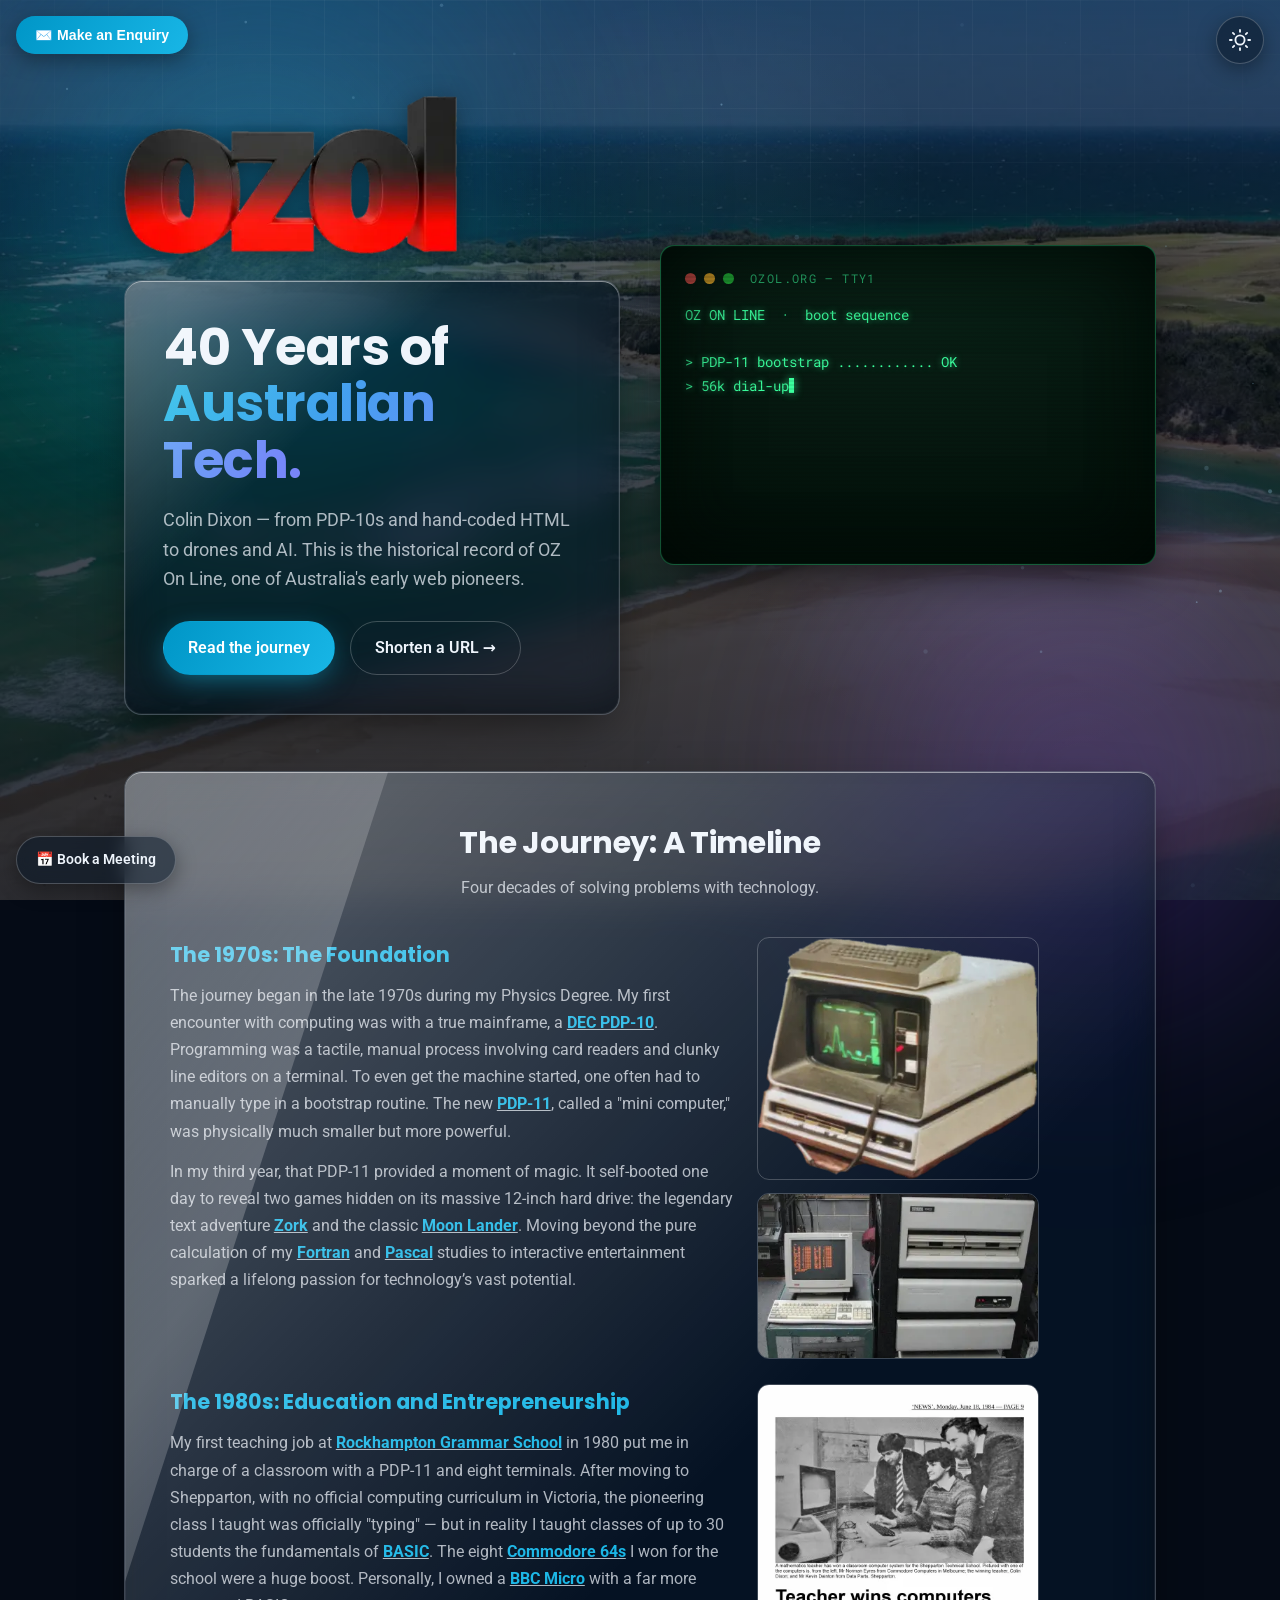
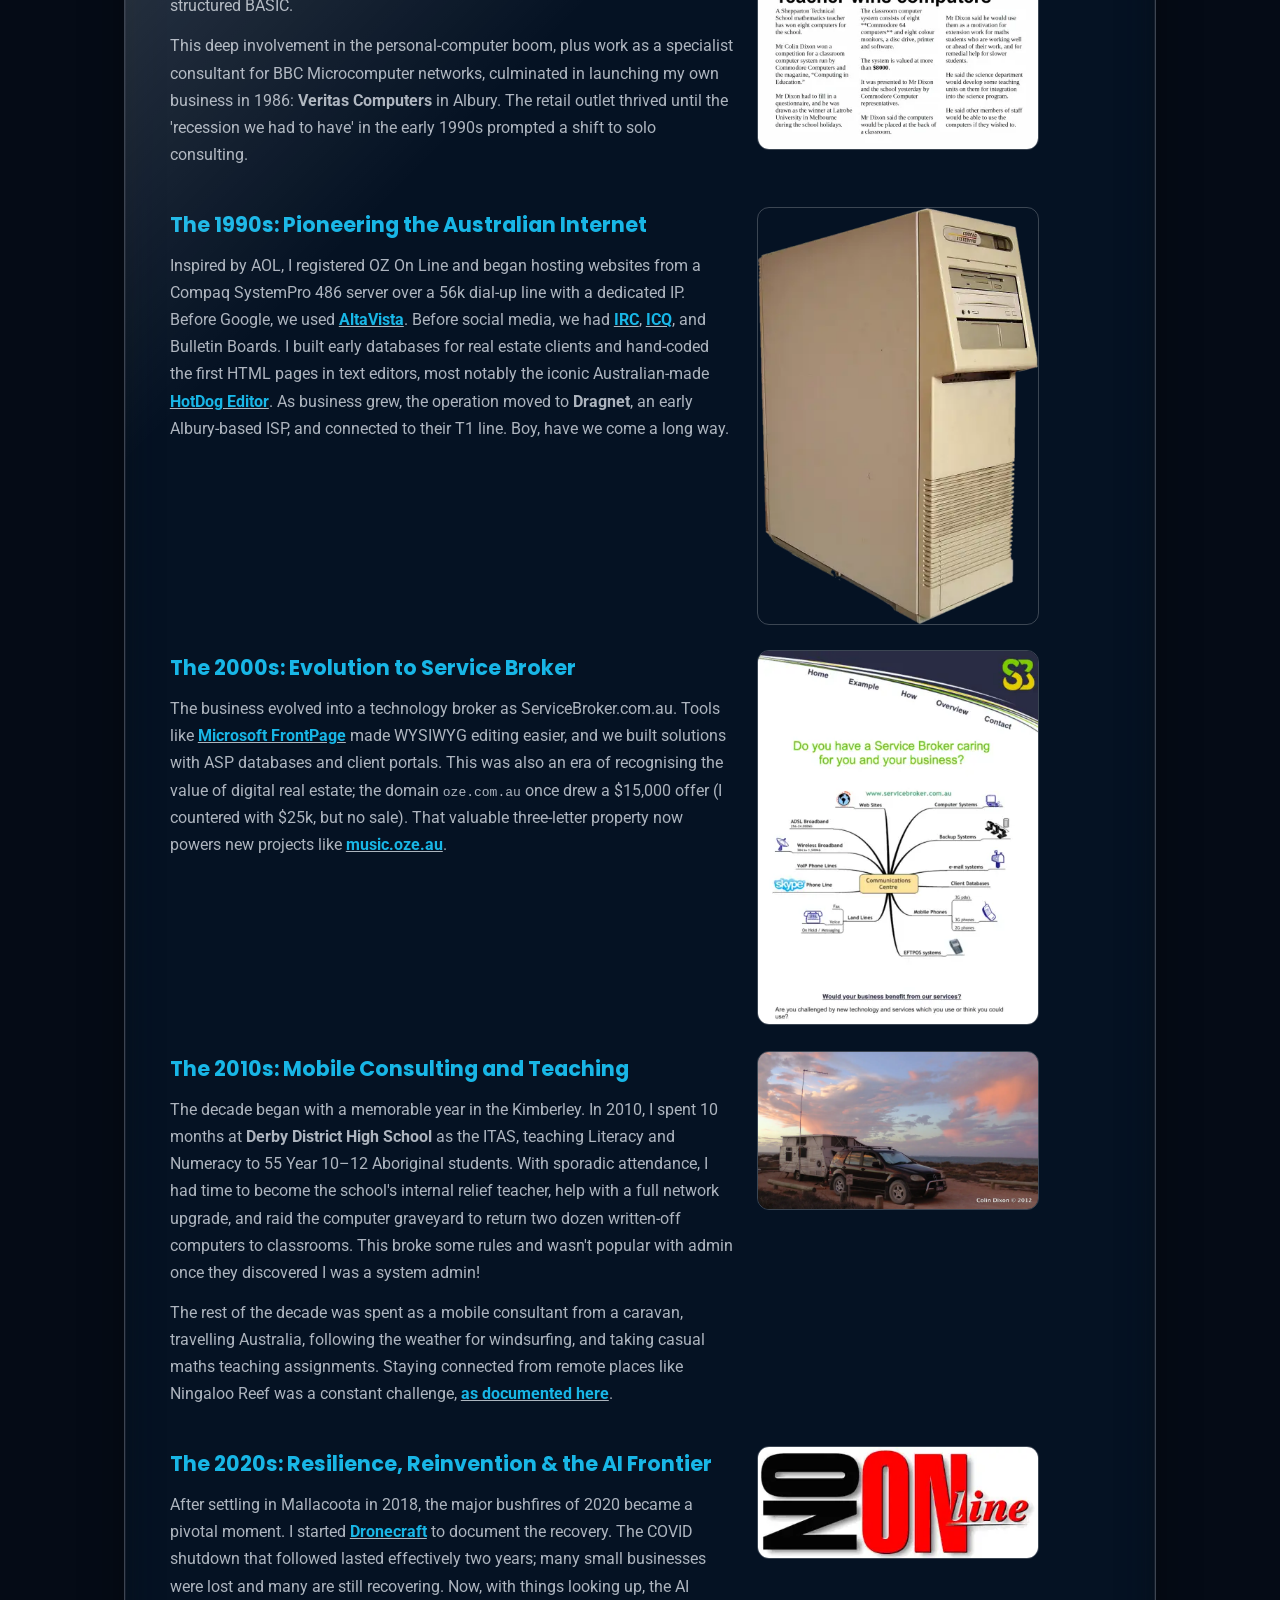
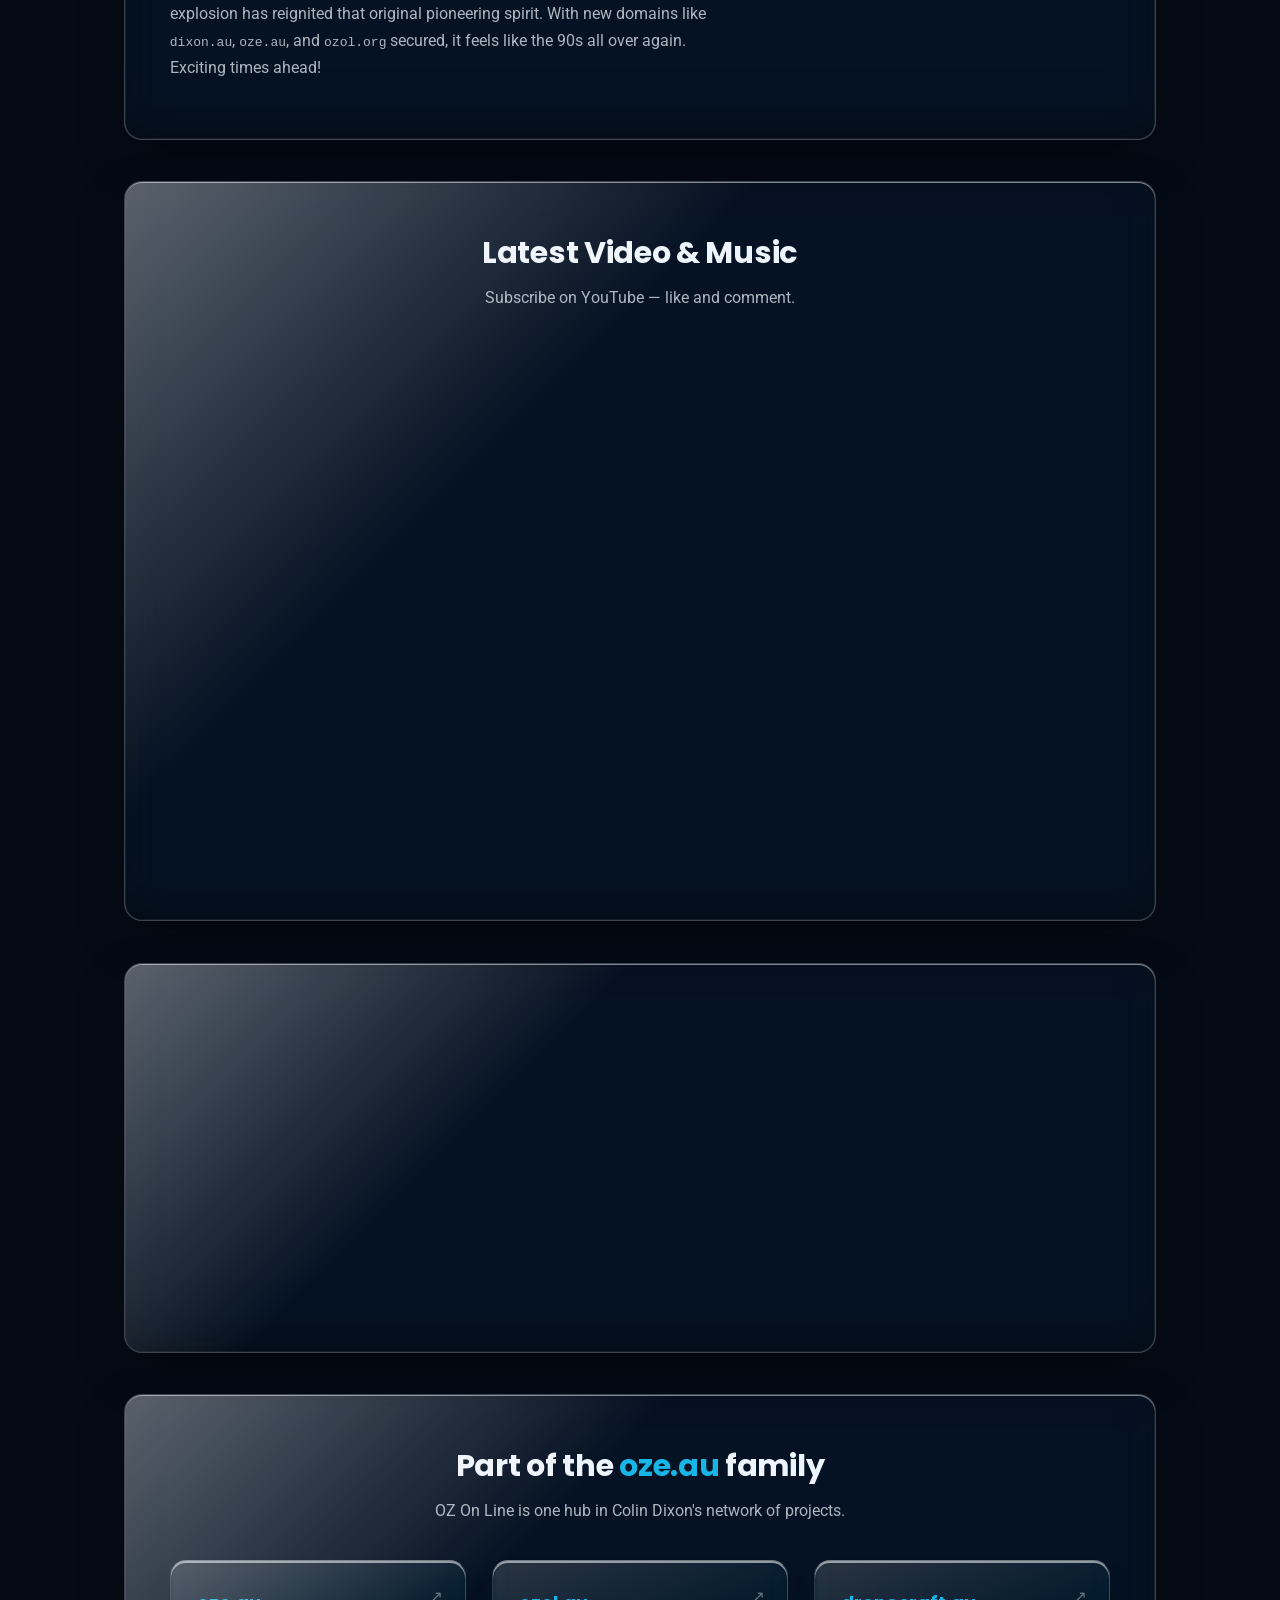
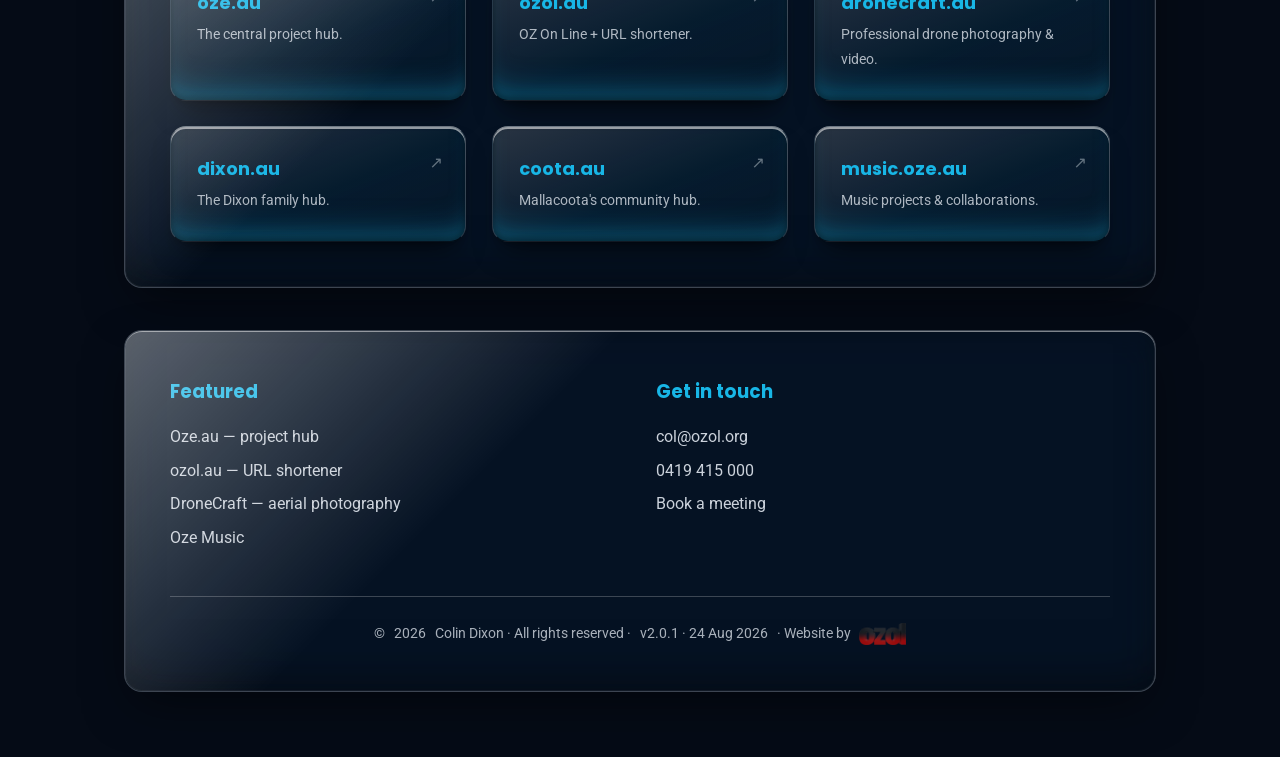
==== commit 3c010356: "feat(ads): v2.0.1 — join adnet, standard footer line One ad row between the video and related-projec" ====
--- a/index.html
+++ b/index.html
@@ -4,7 +4,7 @@
     Design: OzeGlass V2 "Aurora" + retro CRT terminal hero animation
     Author: Colin Dixon BSc, DipEd, Cert IV TAE + Claude Opus 4.8
     Phone: 0419 415 000 | Email: col@ozol.org
-    Version: v2.0.0 | Date: 24 Jun 2026 AEST
+    Version: v2.0.1 | Date: 24 Aug 2026 AEST
 -->
 <!DOCTYPE html>
 <html lang="en-AU">
@@ -57,7 +57,8 @@
   <link rel="preconnect" href="https://fonts.googleapis.com">
   <link rel="preconnect" href="https://fonts.gstatic.com" crossorigin>
   <link href="https://fonts.googleapis.com/css2?family=Roboto:wght@400;700&family=Roboto+Mono:wght@400;500&family=Poppins:wght@600;700&display=swap" rel="stylesheet">
-  <link rel="stylesheet" href="css/style.css?v=2.0.0">
+  <link rel="stylesheet" href="css/style.css?v=2.0.1">
+  <link rel="stylesheet" href="css/adnet.css?v=1.0.0">
 </head>
 <body class="dark">
 
@@ -200,6 +201,16 @@
       </section>
 
       <!-- RELATED PROJECTS -->
+      <section class="content-block glass-card reveal" aria-label="Sponsored">
+        <div class="ad-row-wrap">
+          <div class="ad-row">
+            <div class="ad-slot ad-300x250" data-ad-zone="in-content"></div>
+            <div class="ad-slot ad-300x250 ad-col-2" data-ad-zone="in-content-2"></div>
+            <div class="ad-slot ad-300x250 ad-col-3" data-ad-zone="in-content-3"></div>
+          </div>
+        </div>
+      </section>
+
       <section class="content-block glass-card reveal" aria-labelledby="links-title">
         <h2 class="section-title" id="links-title">Part of the <span style="color:var(--primary-accent)">oze.au</span> family</h2>
         <p class="section-sub">OZ On Line is one hub in Colin Dixon's network of projects.</p>
@@ -237,10 +248,10 @@
         </div>
       </div>
       <div class="footer-bottom">
-        <p class="copyright">&copy; <span id="copyright-year"></span> Colin Dixon
+        <p class="copyright">&copy; <span id="copyright-year"></span> Colin Dixon · All rights reserved ·
+          <span id="build-stamp"></span> · Website by
           <a href="https://oze.au" class="footer-logo-link" aria-label="oze.au home"><img src="/images/icons/ozol-logo.png" alt="OZ On Line" class="footer-logo"></a>
         </p>
-        <p class="build-stamp" id="build-stamp"></p>
       </div>
     </footer>
 
@@ -292,6 +303,7 @@
     </div>
   </div>
 
-  <script defer src="js/script.js?v=2.0.0"></script>
+  <script defer src="js/script.js?v=2.0.1"></script>
+  <script async src="https://ads.oze.net.au/t.js"></script>
 </body>
 </html>
--- a/css/style.css
+++ b/css/style.css
@@ -3,8 +3,8 @@
     Website: ozol.org — OZ On Line (historical record)
     Description: OzeGlass V2 "Aurora" + retro CRT terminal hero animation.
                  Ported from the oze.au / ozol.au brand system.
-    Version: 2.0.0
-    Date: 24 Jun 2026 AEST
+    Version: 2.0.1
+    Date: 24 Aug 2026 AEST
     Author: Colin Dixon + Claude Opus 4.8
 */
 
--- a/css/adnet.css
+++ b/css/adnet.css
@@ -0,0 +1,153 @@
+/*
+ * File: css/adnet.css
+ * Website: ozol.org
+ * Description: adnet ad-slot styling, tuned to the OzeGlass Aurora theme
+ * Version: 1.0.0
+ * Date: 24 Aug 2026 | 11:34 PM AEST
+ * Author: Colin Dixon + Claude Opus 5
+ *
+ * Source of truth is https://github.com/coldix/adnet -> embed/adnet.css. Keep the two in
+ * step; only the theme overrides at the bottom of this file are site-specific.
+ */
+
+
+/* The host page reserves the box, and the box is FIXED, not a floor: a min-height alone
+   lets a tall unit grow the slot after the ad lands, which is the layout shift this
+   design exists to avoid. The unit is fitted to the box below instead. */
+.ad-slot { display: block; overflow: hidden; margin: 1.5rem 0; }
+.ad-300x250 { width: 300px; height: 250px; max-width: 100%; }
+.ad-728x90  { width: 728px; height: 90px;  max-width: 100%; }
+.ad-320x100 { width: 320px; height: 100px; max-width: 100%; }
+
+/* An empty slot collapses instead of leaving a hole: the tag sets data-adnet-state. */
+.ad-slot[data-adnet-state="empty"] { height: 0; margin: 0; }
+
+/* --- The ad row ---------------------------------------------------------------------
+   A row of units across rather than a stack down the page. It sizes itself off its own
+   container, not the viewport, so the same markup gives one column in a narrow sidebar,
+   two in an article body and three in a full-width block — with no site-specific
+   breakpoints to keep in step.
+
+   The units keep their exact size at every width: the creative is cut to the slot, so a
+   stretched unit is a cropped one. Three 300px units need a 916px container; an 880px
+   article column gets two, which is the honest answer rather than three squeezed ones.
+
+   `display: none` on the extra columns is load-bearing, not cosmetic — the tag skips any
+   slot with no client rects, so a column nobody can see is never requested and never
+   counts as a delivered impression. */
+
+.ad-row-wrap { container-type: inline-size; }
+
+.ad-row {
+  display: grid;
+  grid-template-columns: 300px;
+  justify-content: center;
+  gap: 1rem;
+  margin: 1.5rem auto;
+}
+
+.ad-row .ad-slot { margin: 0; }
+.ad-row > .ad-col-2,
+.ad-row > .ad-col-3 { display: none; }
+
+/* 620px missed real tablets: a WordPress article column commonly holds at ~598-600px from
+   768px through 926px+ viewport width (theme padding/sidebar, not fluid), only growing
+   again past 1024px. 580px covers that whole band while staying above a phone's ~440px
+   container, so "tablet" reliably means two columns, not one. */
+@container (min-width: 580px) {
+  .ad-row { grid-template-columns: repeat(2, 300px); }
+  .ad-row > .ad-col-2 { display: block; }
+}
+
+@container (min-width: 916px) {
+  .ad-row { grid-template-columns: repeat(3, 300px); gap: clamp(8px, 1.2cqw, 16px); }
+  .ad-row > .ad-col-3 { display: block; }
+}
+
+.adnet-unit {
+  position: relative;
+  box-sizing: border-box;
+  height: 100%;
+  padding: .9rem;
+  border: 1px solid rgba(128, 128, 128, .25);
+  border-radius: 8px;
+}
+
+.adnet-link {
+  display: flex;
+  flex-direction: column;
+  gap: .35rem;
+  height: 100%;
+  overflow: hidden;
+  color: inherit;
+  text-decoration: none;
+}
+
+.adnet-headline { font-weight: 650; font-size: 1.05rem; line-height: 1.25; }
+.adnet-body { font-size: .9rem; opacity: .8; }
+.adnet-cta { margin-top: auto; font-size: .85rem; font-weight: 600; color: #0a84ff; }
+.adnet-link:hover .adnet-cta { text-decoration: underline; }
+
+/* Copy longer than the box gets clipped at a line boundary rather than pushing the
+   slot open. Two lines of body in the 300x250, none in the short formats. */
+.adnet-headline,
+.adnet-body {
+  display: -webkit-box;
+  -webkit-box-orient: vertical;
+  overflow: hidden;
+}
+.adnet-headline { -webkit-line-clamp: 2; }
+.adnet-body { -webkit-line-clamp: 3; }
+
+/* The short formats are too shallow to stack: run them as a row and drop the body copy. */
+.ad-728x90 .adnet-unit,
+.ad-320x100 .adnet-unit { padding: .5rem .75rem; }
+
+.ad-728x90 .adnet-link,
+.ad-320x100 .adnet-link {
+  flex-direction: row;
+  align-items: center;
+  gap: .6rem;
+}
+
+.ad-728x90 .adnet-cta,
+.ad-320x100 .adnet-cta { margin-top: 0; margin-left: auto; white-space: nowrap; }
+
+.ad-320x100 .adnet-body { display: none; }
+.ad-320x100 .adnet-headline { font-size: .95rem; -webkit-line-clamp: 3; }
+.ad-728x90 .adnet-body { -webkit-line-clamp: 2; }
+
+/* Required on every unit, house ads included (docs/04-ad-tag.md). */
+.adnet-label {
+  position: absolute;
+  top: .4rem;
+  right: .5rem;
+  font-size: .6rem;
+  letter-spacing: .05em;
+  text-transform: uppercase;
+  opacity: .5;
+}
+
+/* An image creative is cut to the slot's exact size, so the unit gives it the whole box:
+   no padding, no border, nothing to shrink it below its natural dimensions. */
+.adnet-unit.adnet-image { padding: 0; border: 0; overflow: hidden; }
+.ad-728x90 .adnet-unit.adnet-image,
+.ad-320x100 .adnet-unit.adnet-image { padding: 0; }
+.adnet-image .adnet-link { display: block; }
+.adnet-img { display: block; width: 100%; height: 100%; object-fit: cover; }
+
+/* The disclosure label sits over artwork on an image unit, so give it its own backdrop —
+   it has to stay readable whatever the creative looks like. */
+.adnet-image .adnet-label {
+  padding: 1px 4px;
+  border-radius: 3px;
+  background: rgba(0, 0, 0, .5);
+  color: #fff;
+  opacity: .85;
+}
+.adnet-html iframe { display: block; border: 0; max-width: 100%; }
+
+/* --- Ozol (Aurora) theme ------------------------------------------------------------- */
+
+.ad-slot { margin-left: auto; margin-right: auto; }
+.adnet-cta { color: var(--primary-accent); }
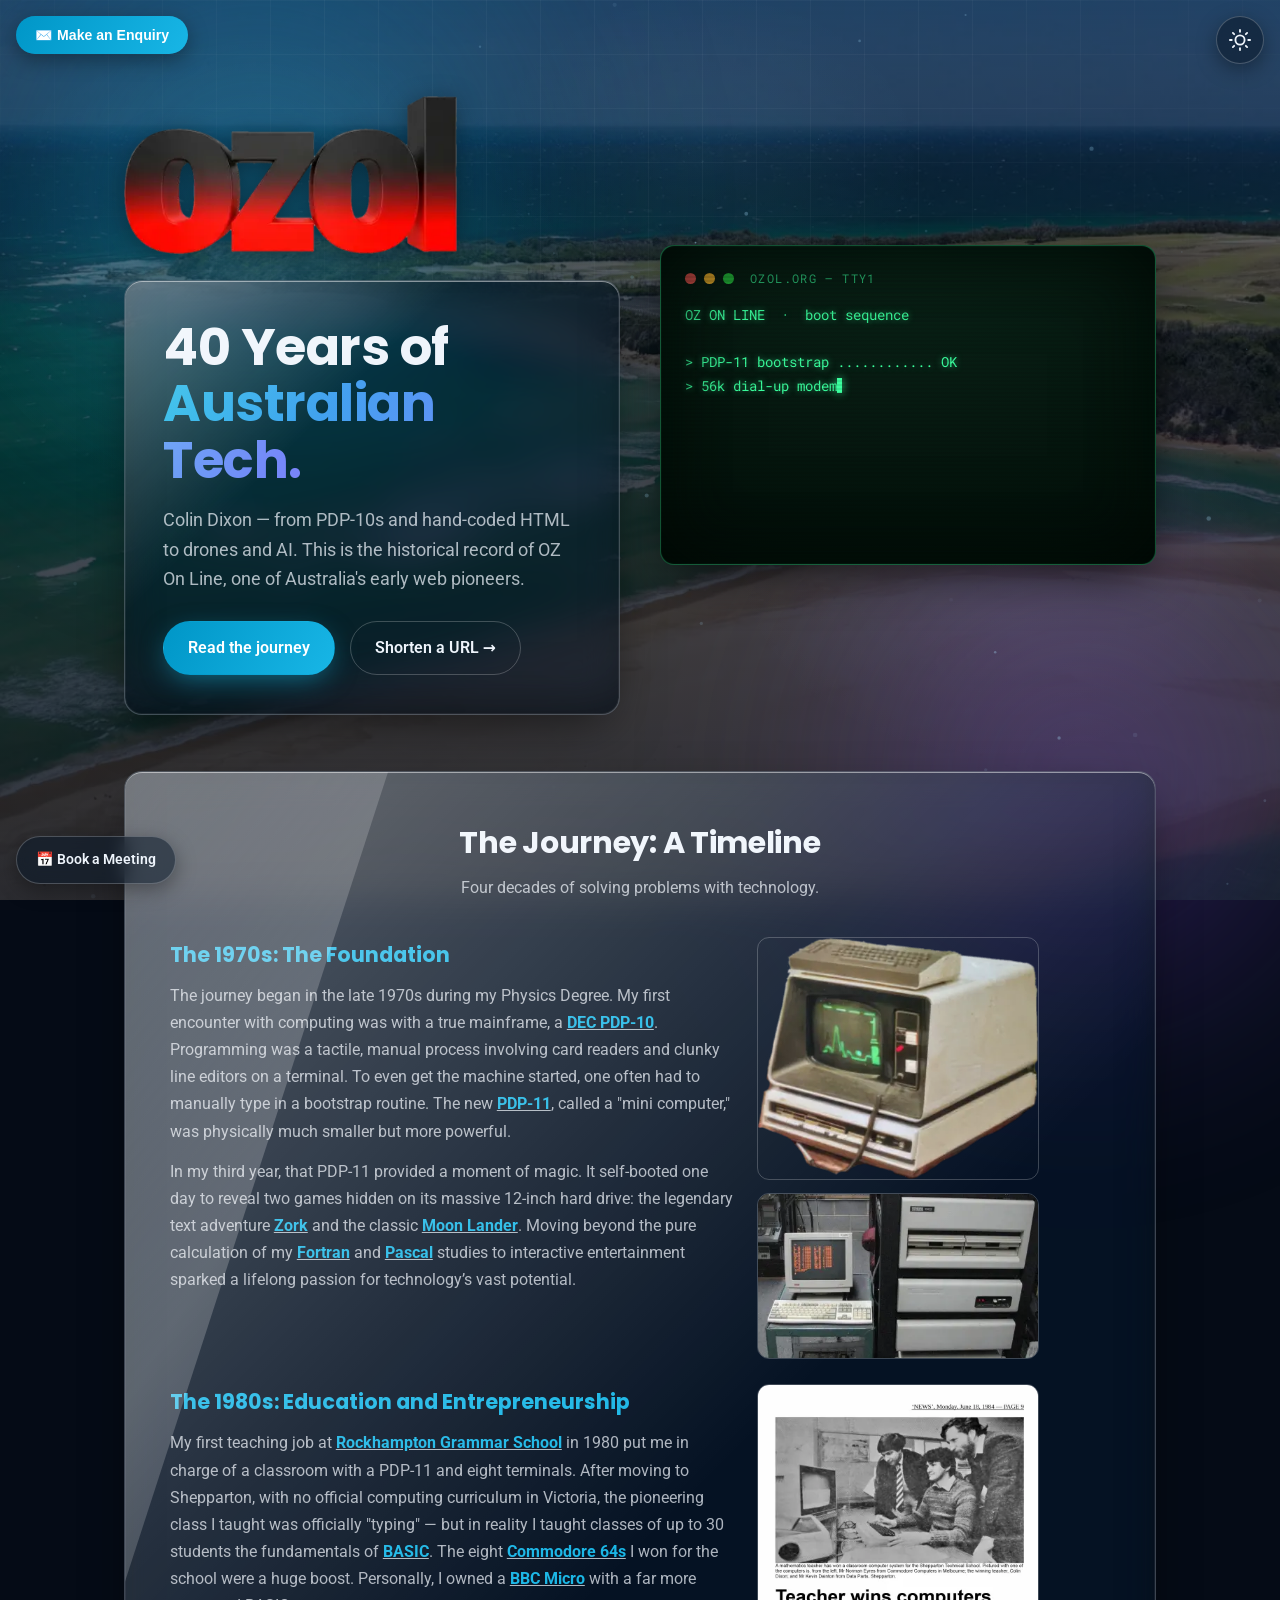
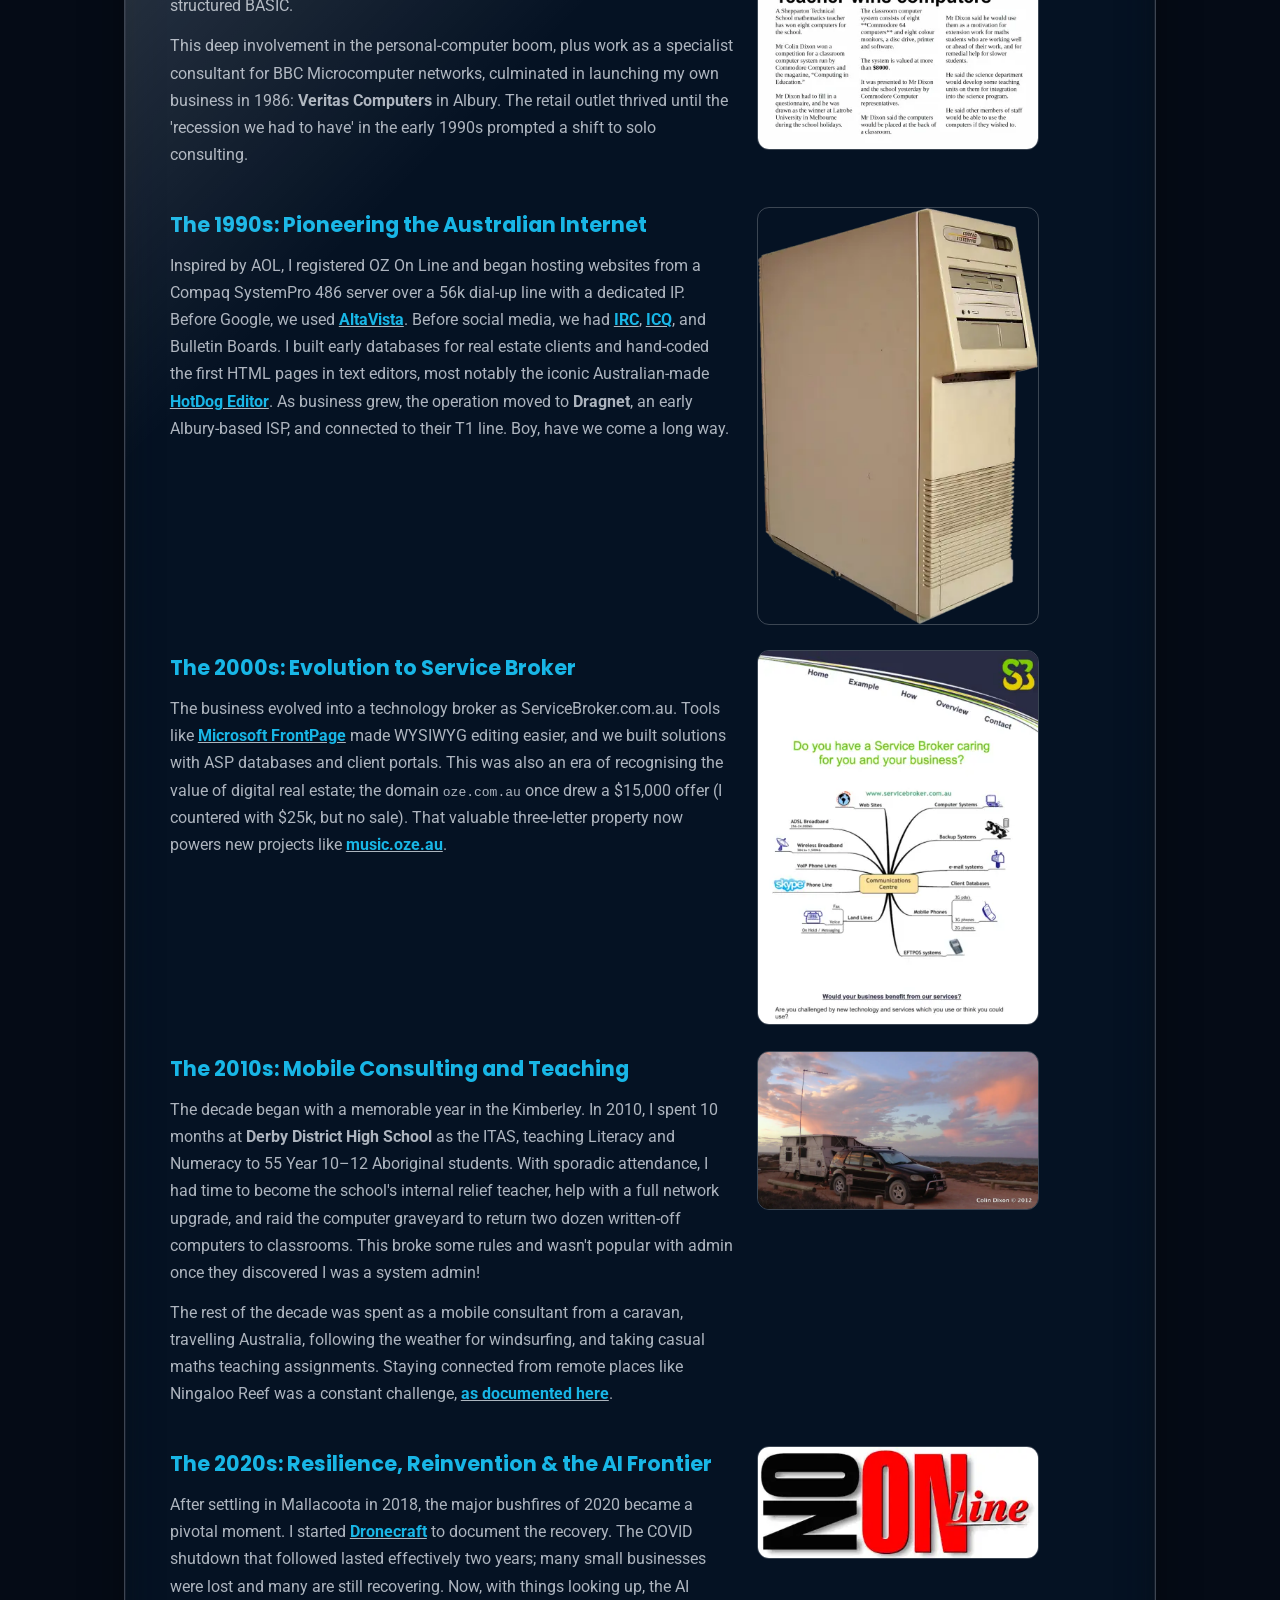
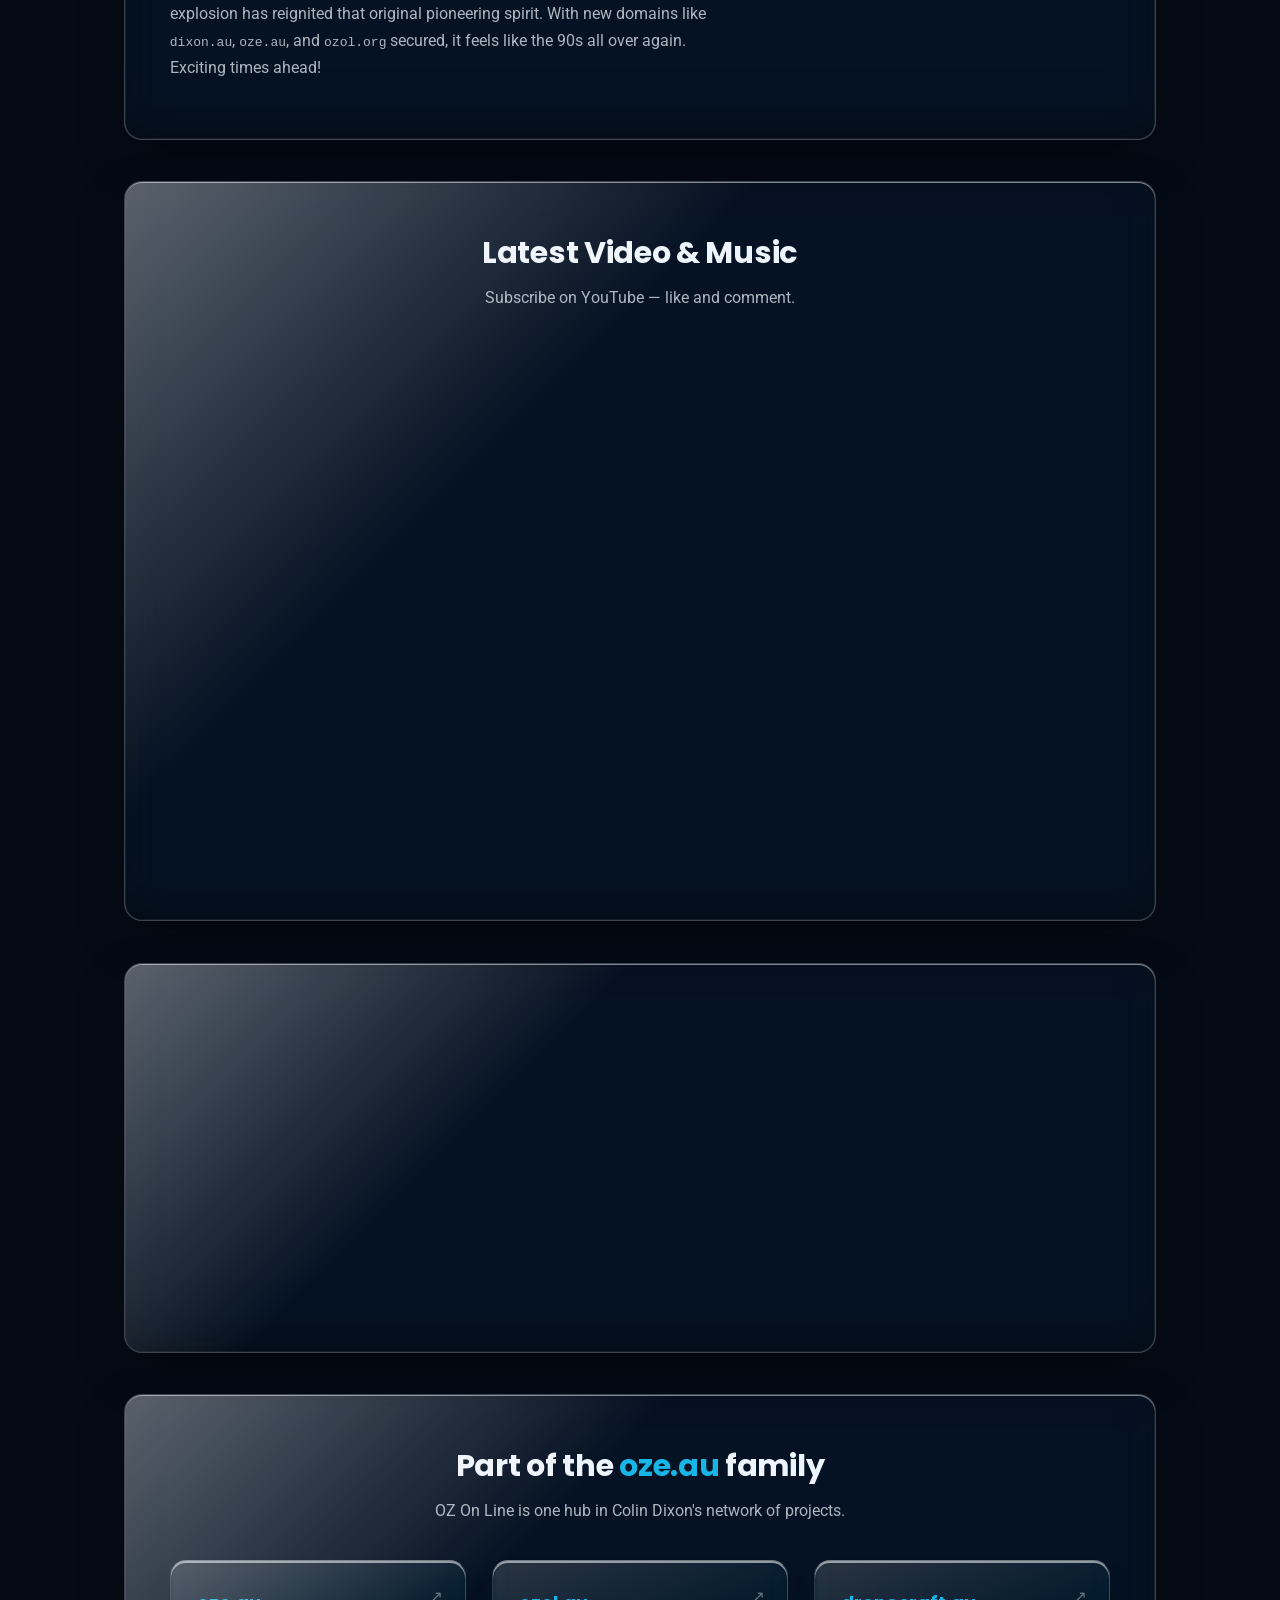
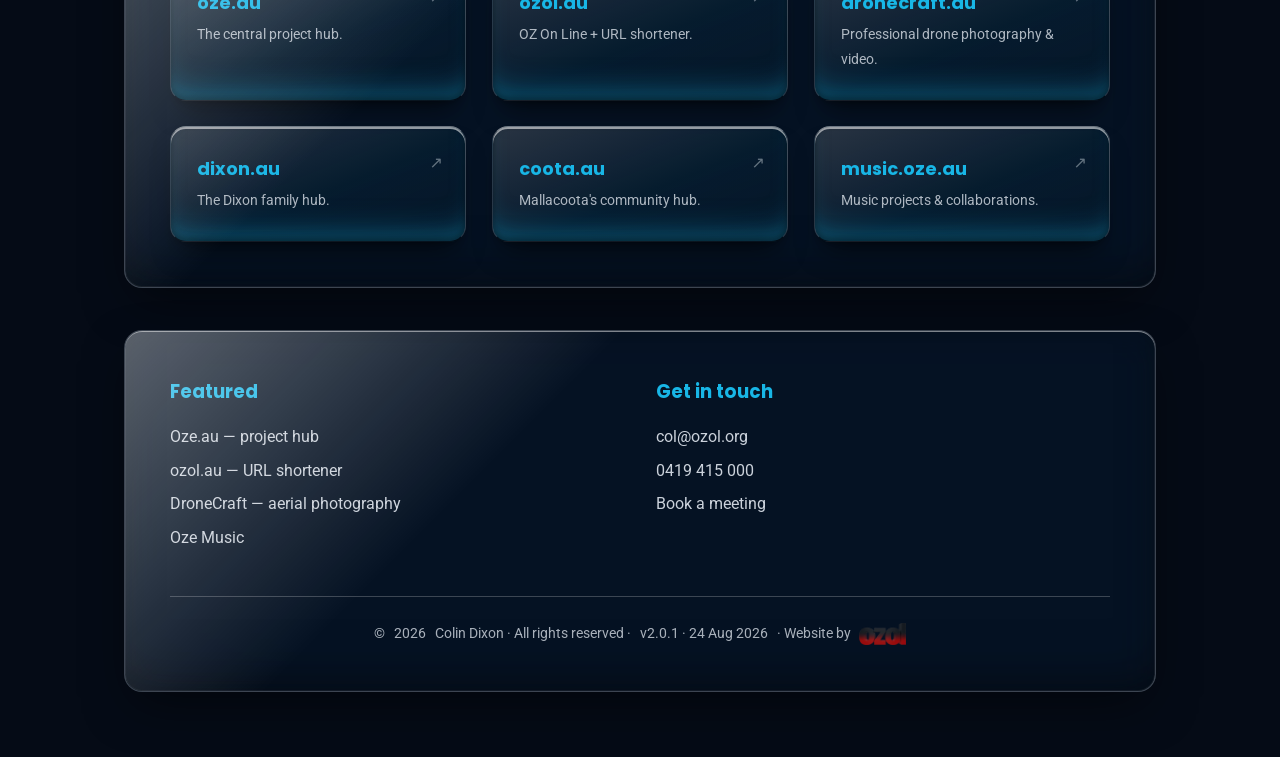
==== commit ae9e9f9f: "Load ads from ads.oze.au; ads.oze.net.au is being retired" ====
--- a/index.html
+++ b/index.html
@@ -304,6 +304,6 @@
   </div>
 
   <script defer src="js/script.js?v=2.0.1"></script>
-  <script async src="https://ads.oze.net.au/t.js"></script>
+  <script async src="https://ads.oze.au/t.js"></script>
 </body>
 </html>
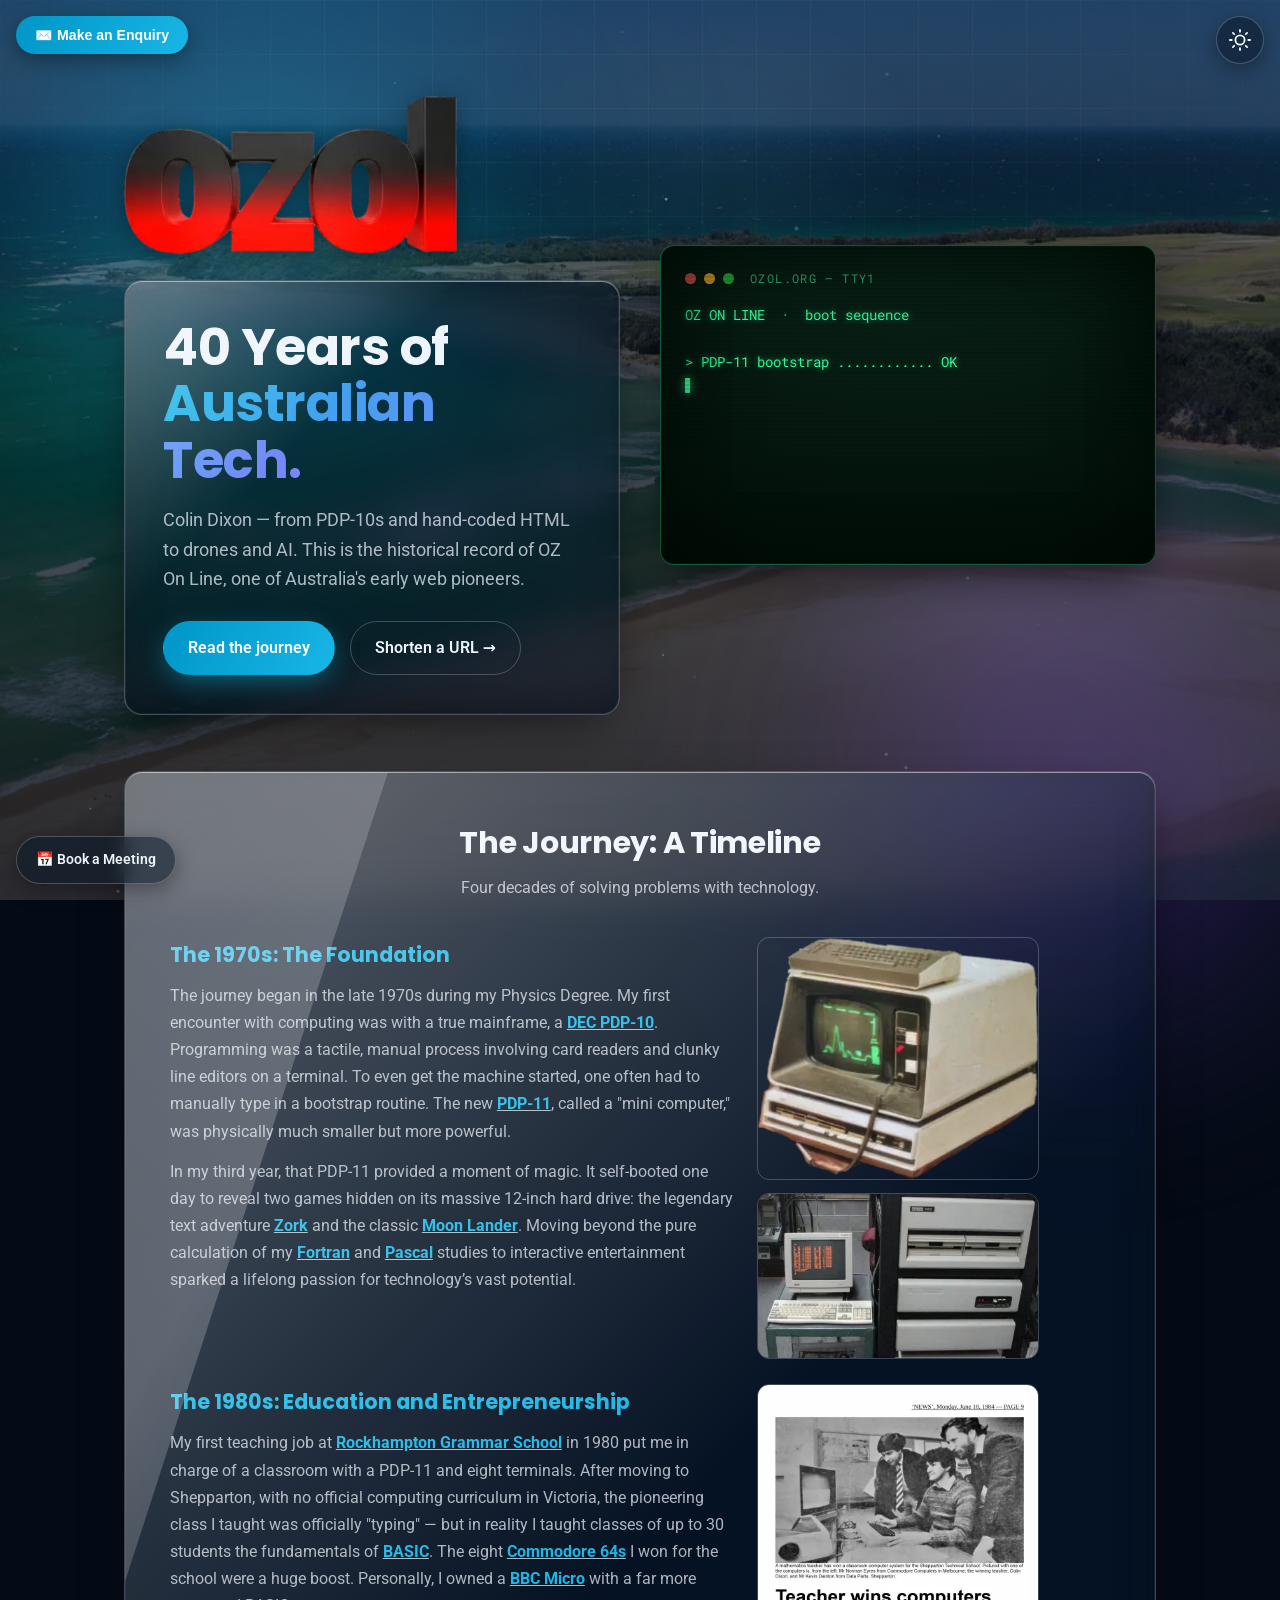
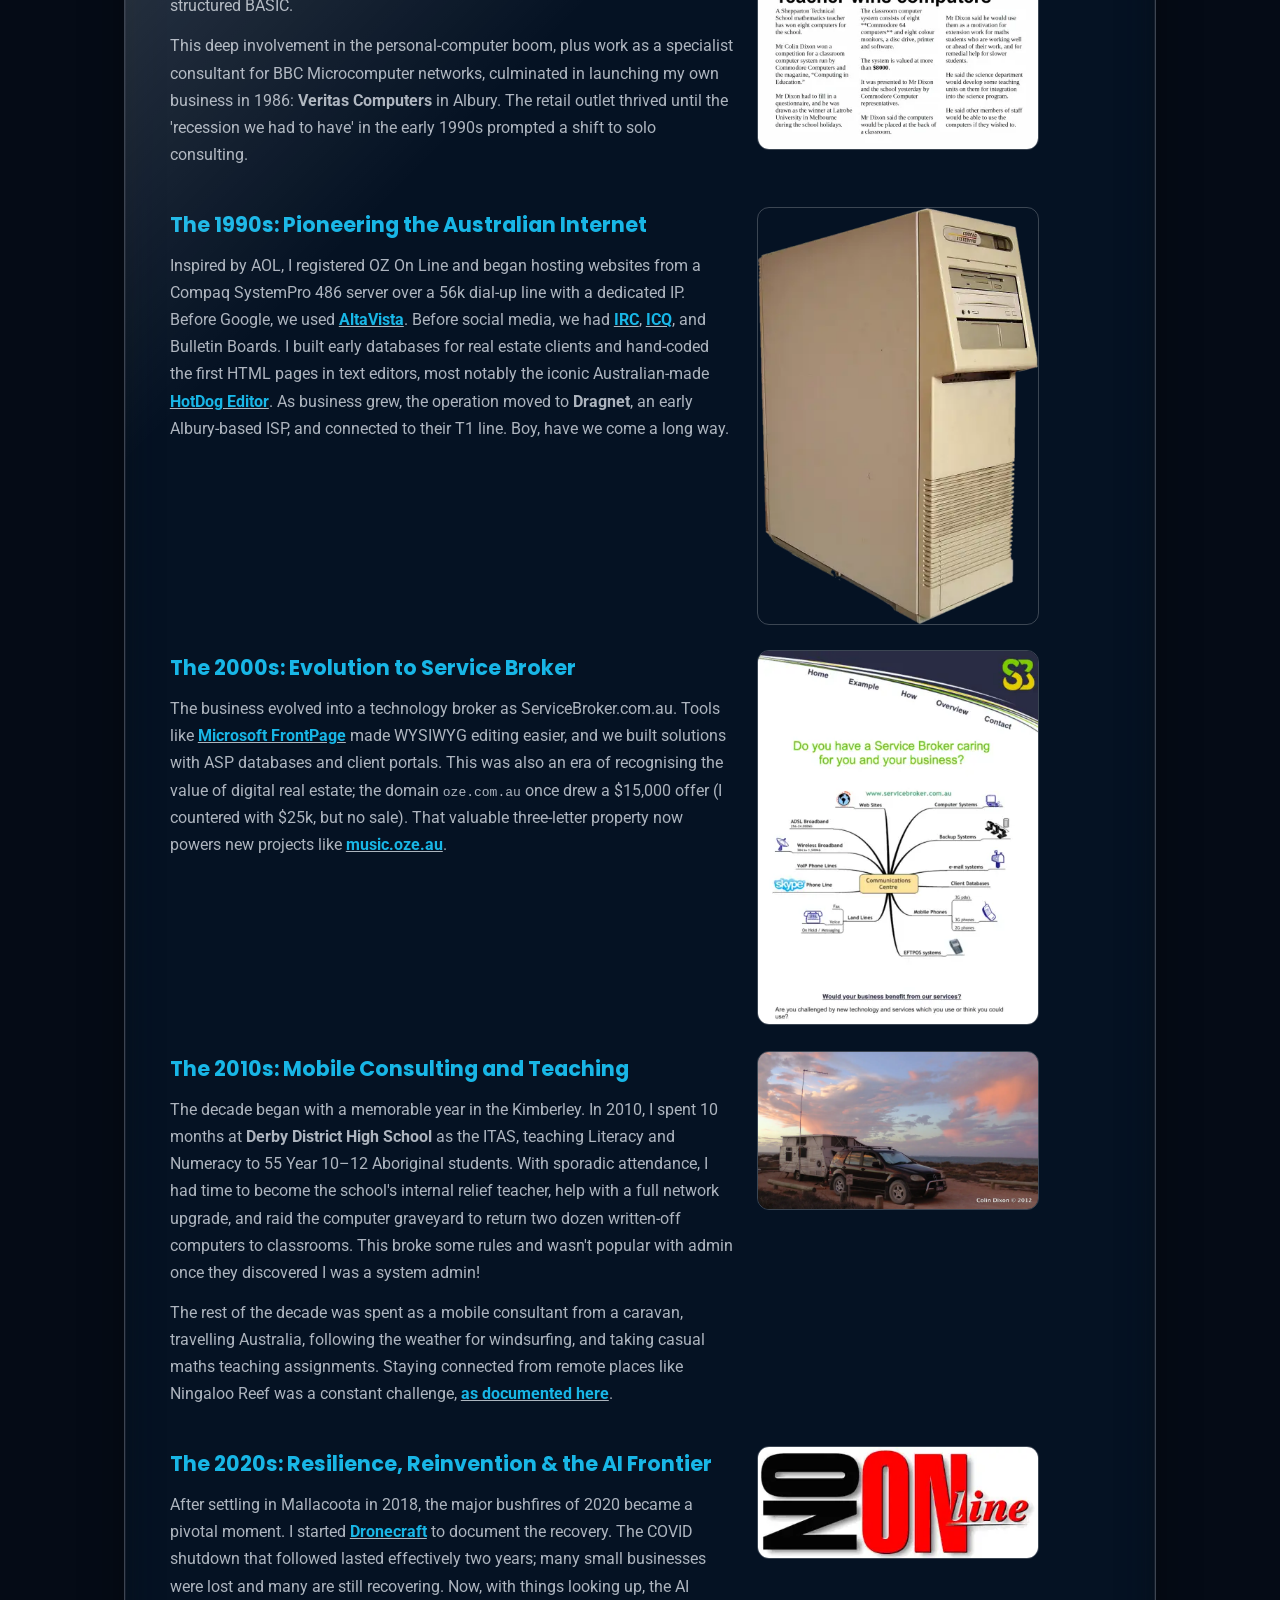
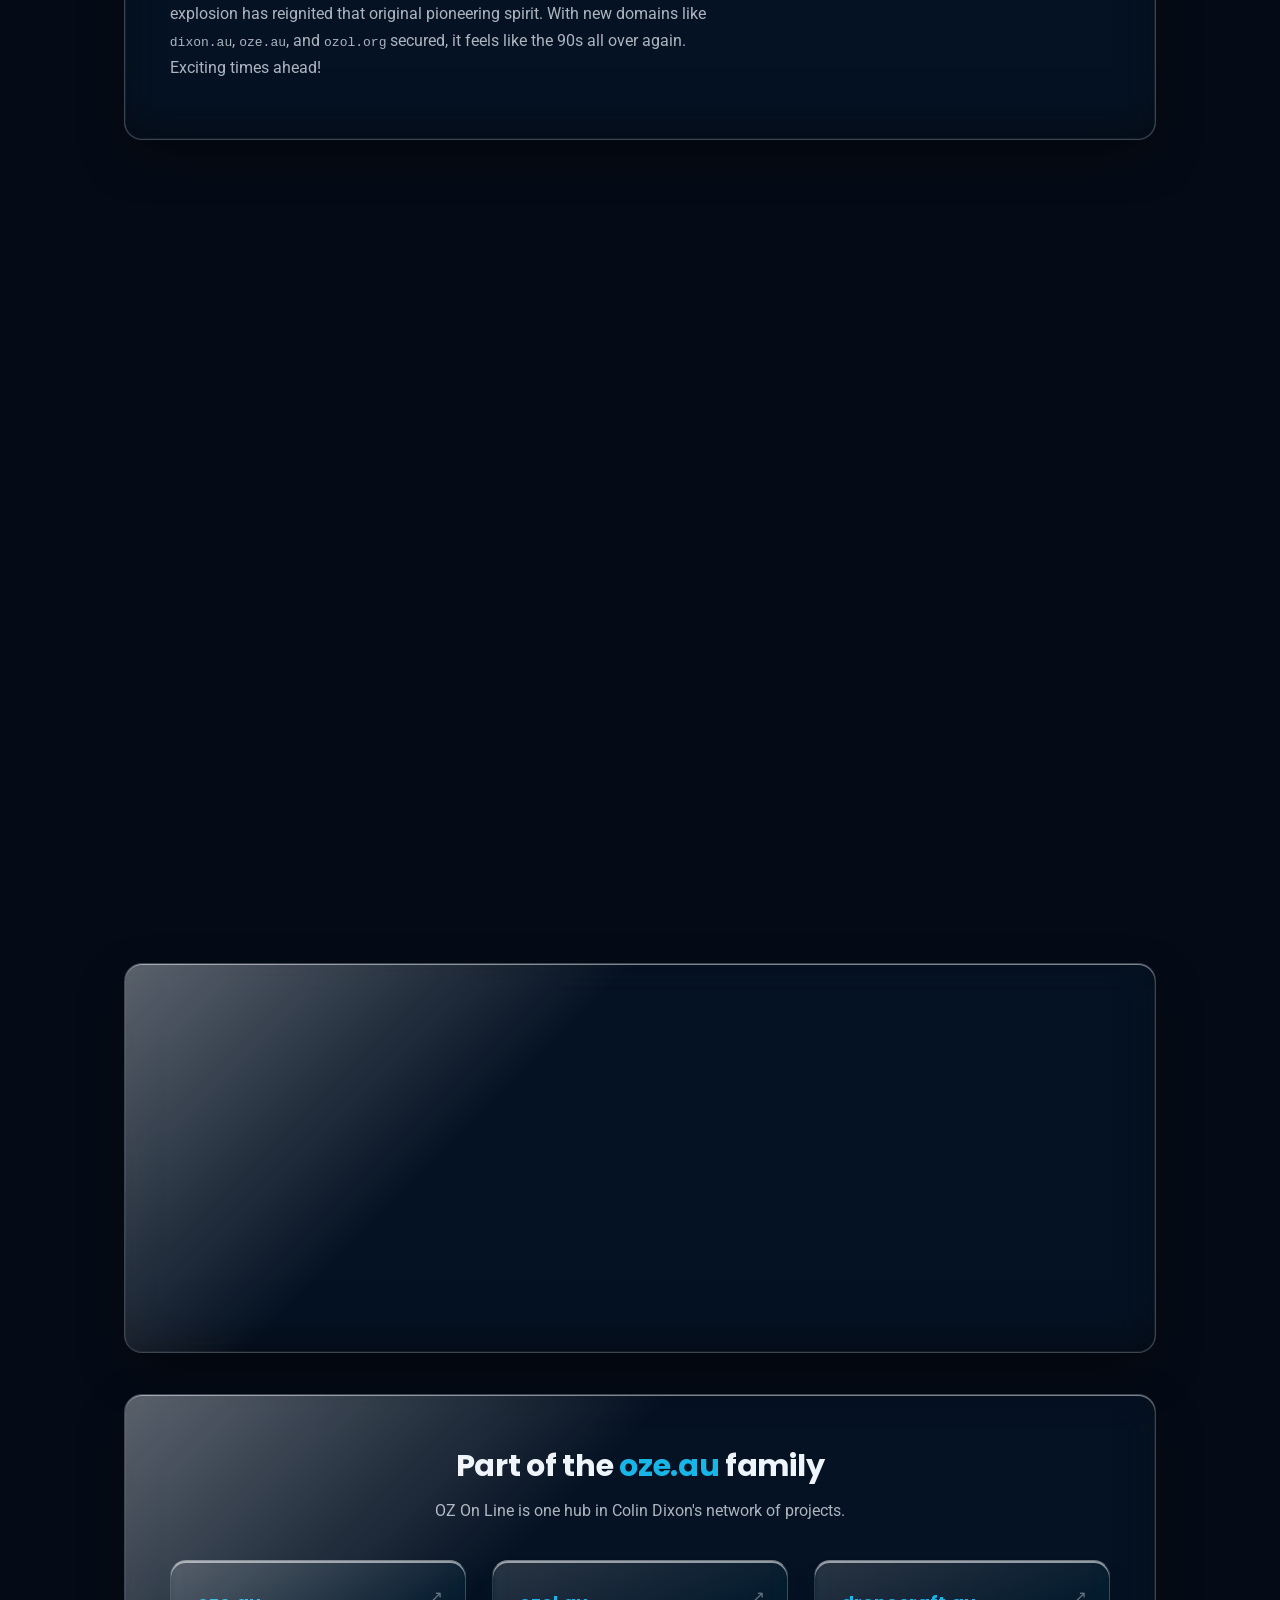
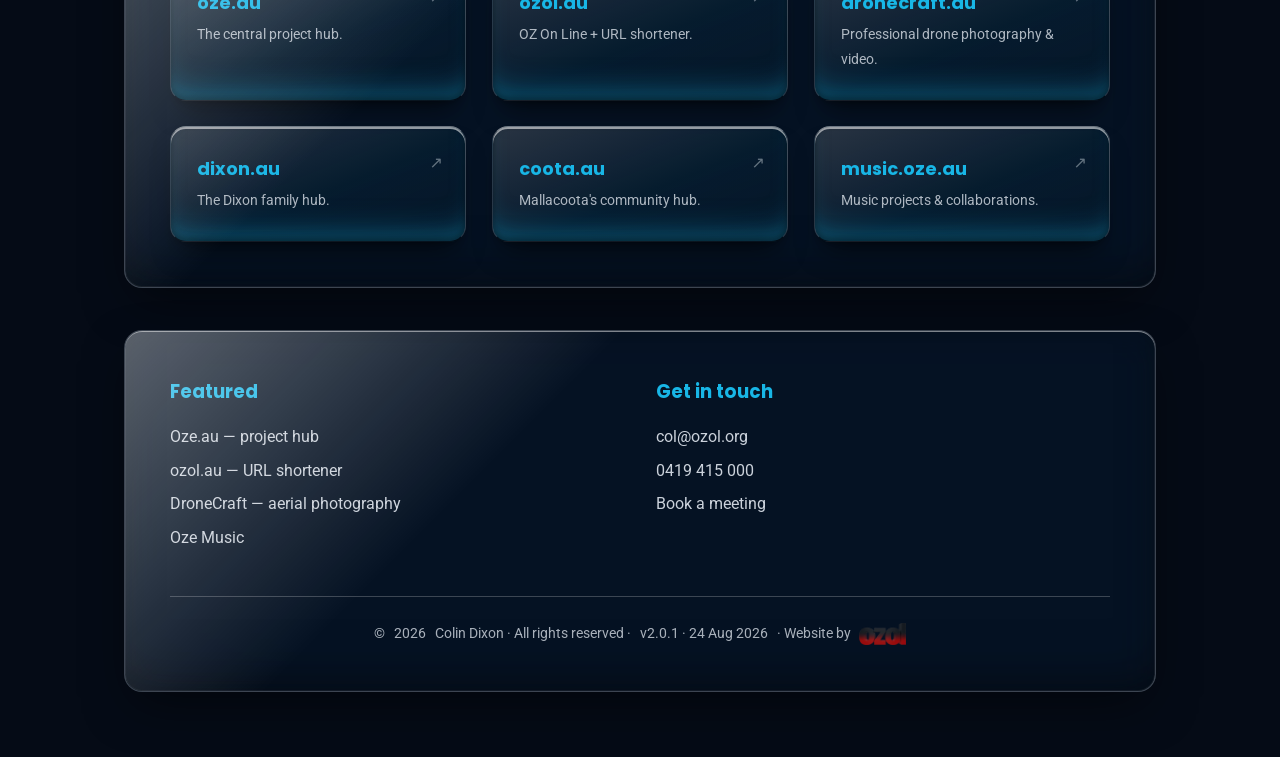
==== commit 4a990c87: "Ads: load the tag from ads.oze.au, not ads.oze.net.au ads.oze.net.au now 301s to ads.oze.au, which b" ====
--- a/index.html
+++ b/index.html
@@ -4,7 +4,7 @@
     Design: OzeGlass V2 "Aurora" + retro CRT terminal hero animation
     Author: Colin Dixon BSc, DipEd, Cert IV TAE + Claude Opus 4.8
     Phone: 0419 415 000 | Email: col@ozol.org
-    Version: v2.0.1 | Date: 24 Aug 2026 AEST
+    Version: v2.0.2 | Date: 24 Aug 2026 AEST
 -->
 <!DOCTYPE html>
 <html lang="en-AU">
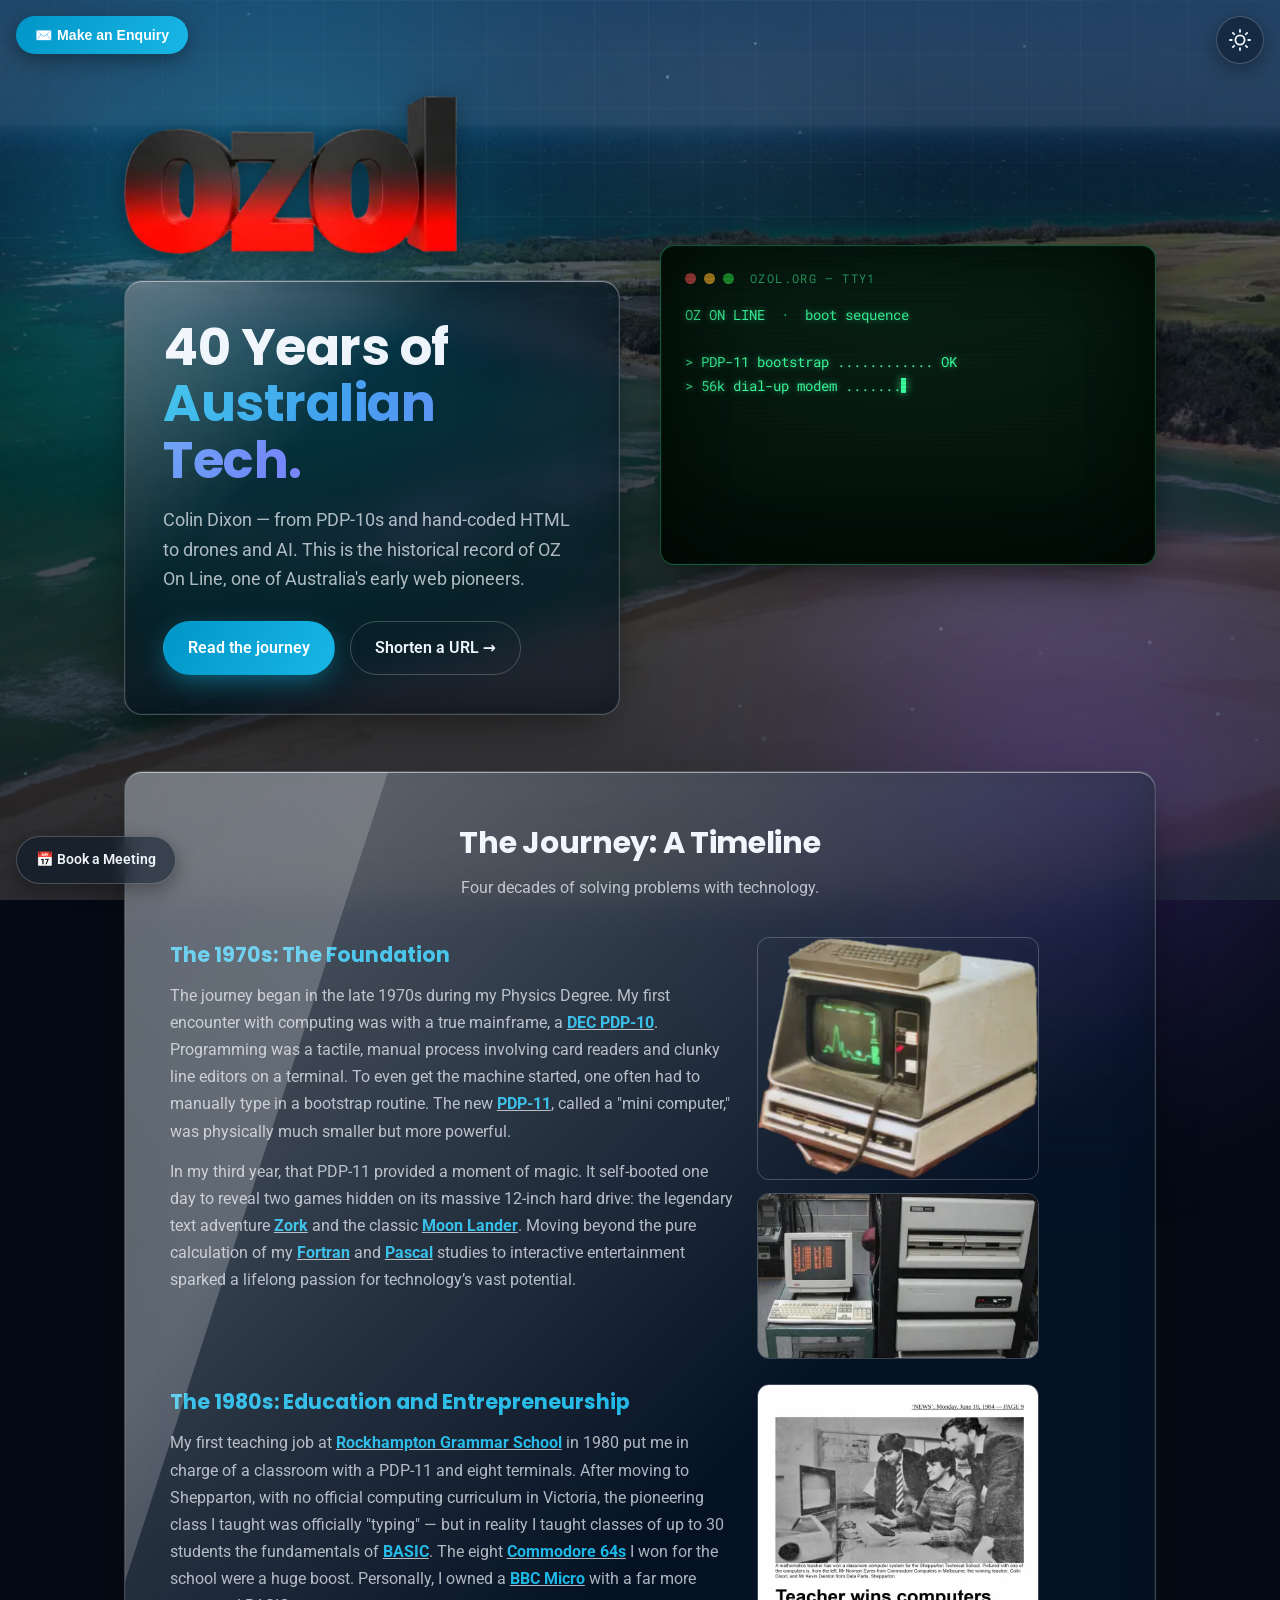
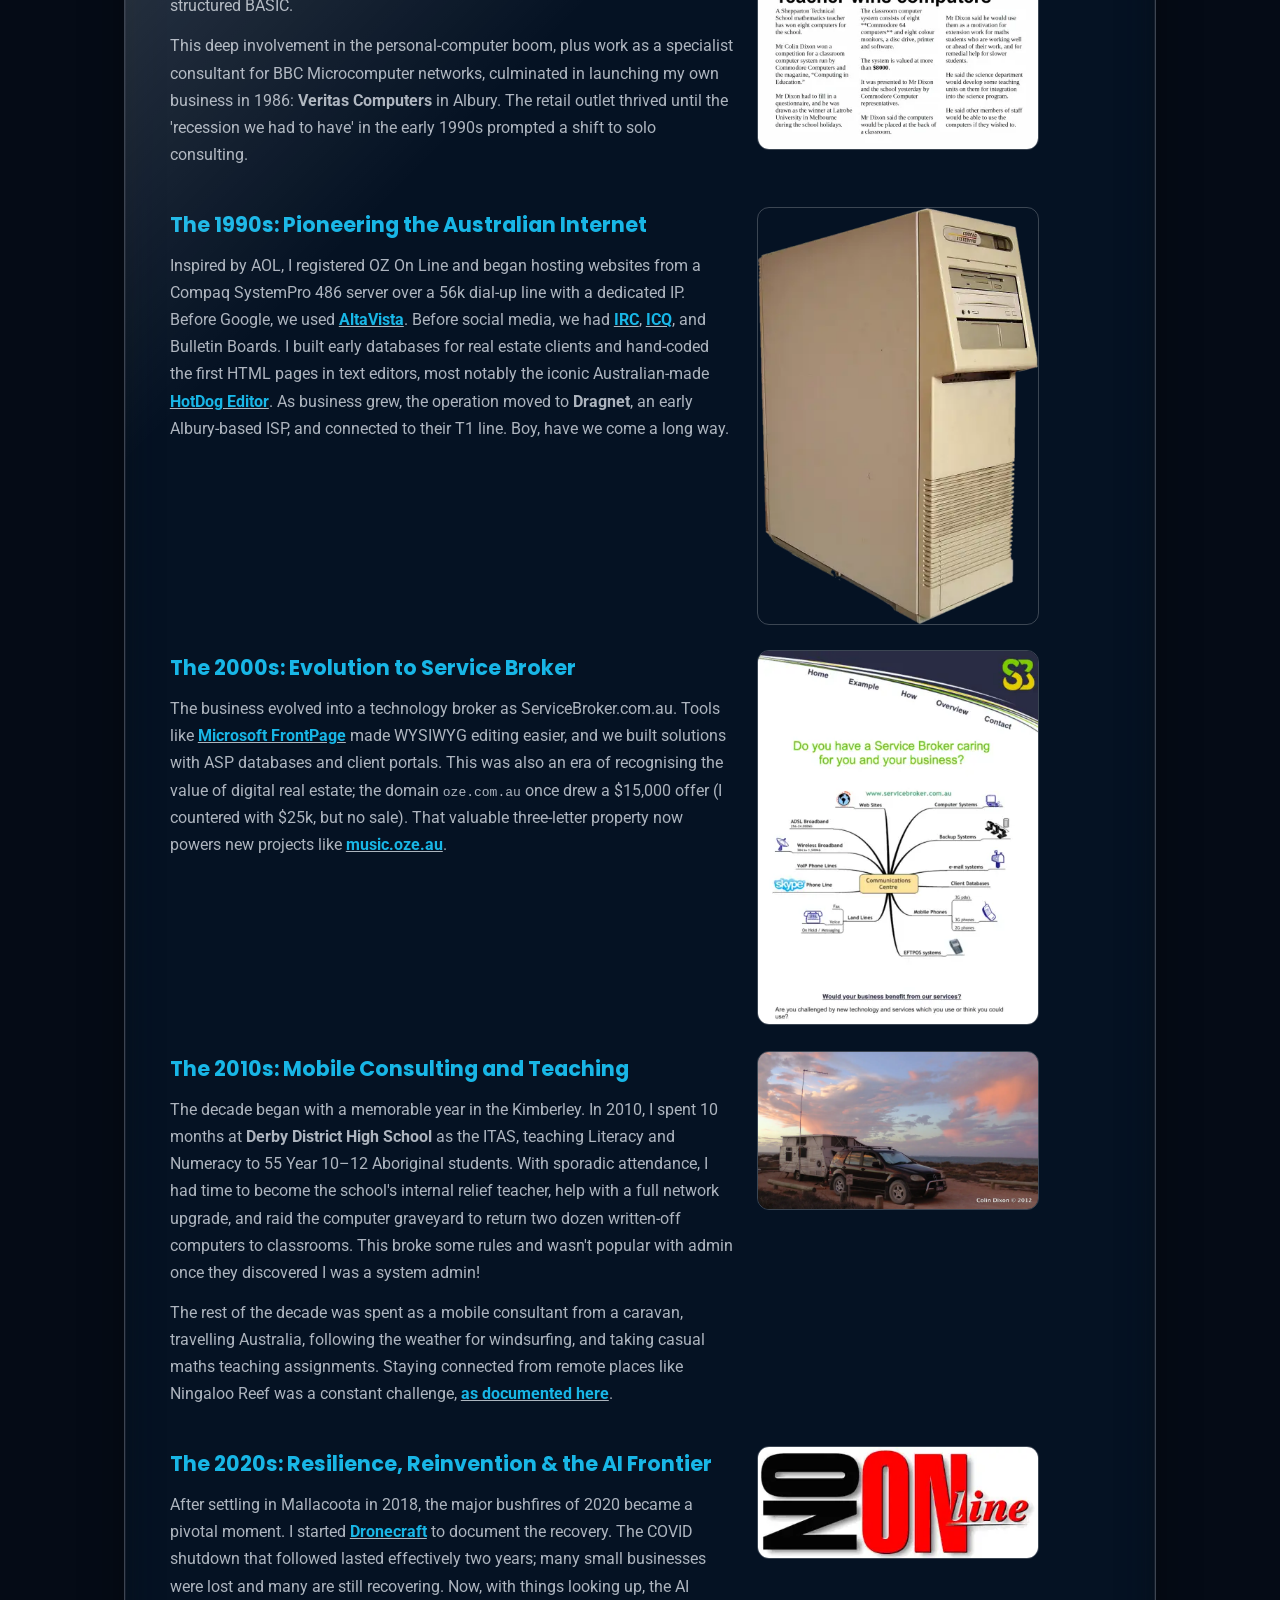
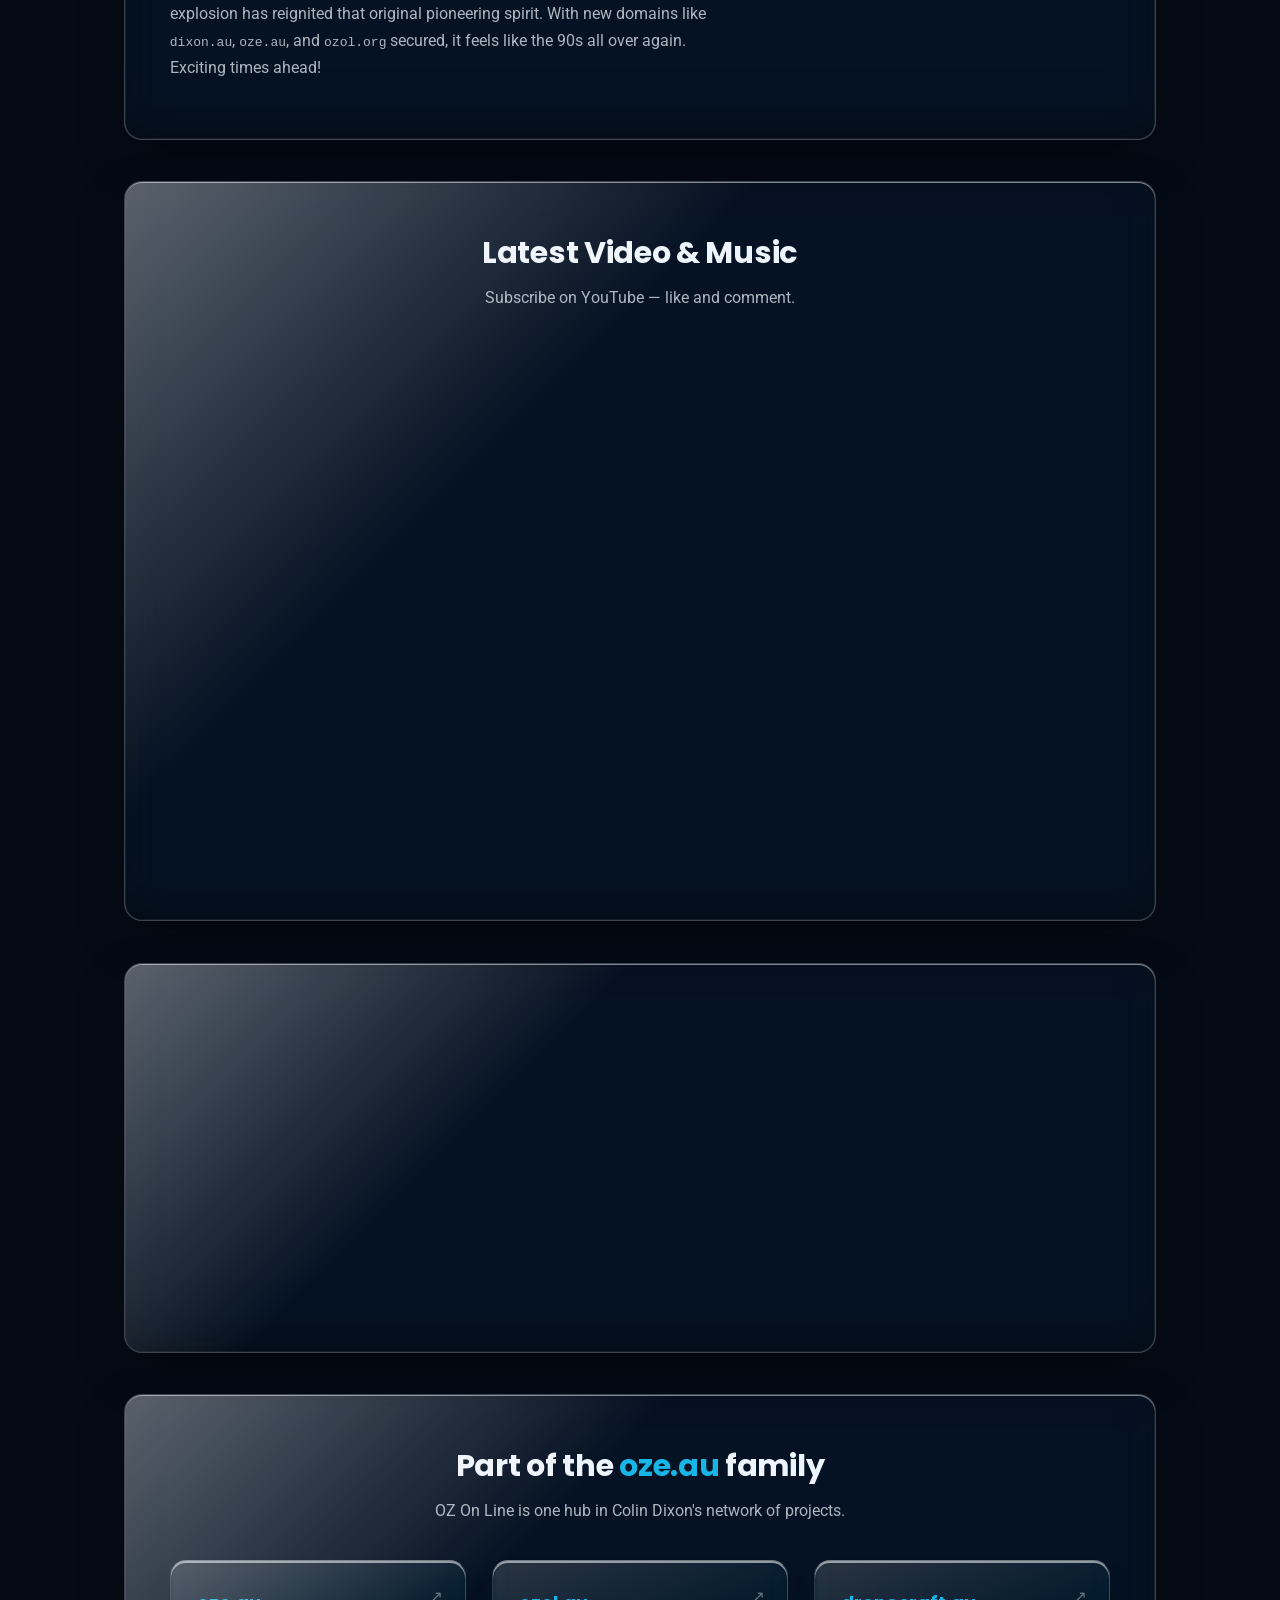
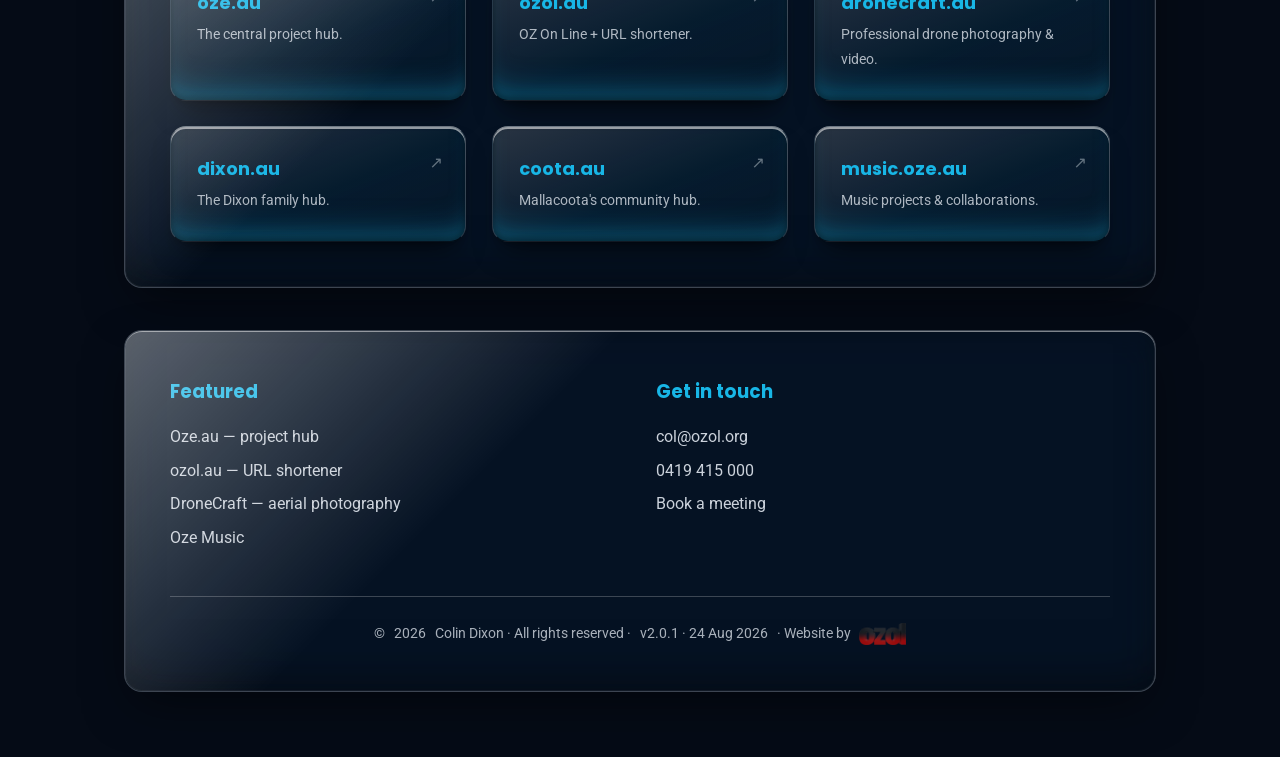
==== commit c528b05d: "Merge pull request #1 from coldix/grokbot/ads-oze-au-host Switch ad network host to ads.oze.au" ====
--- a/index.html
+++ b/index.html
@@ -4,7 +4,7 @@
     Design: OzeGlass V2 "Aurora" + retro CRT terminal hero animation
     Author: Colin Dixon BSc, DipEd, Cert IV TAE + Claude Opus 4.8
     Phone: 0419 415 000 | Email: col@ozol.org
-    Version: v2.0.2 | Date: 24 Aug 2026 AEST
+    Version: v2.0.1 | Date: 24 Aug 2026 AEST
 -->
 <!DOCTYPE html>
 <html lang="en-AU">
